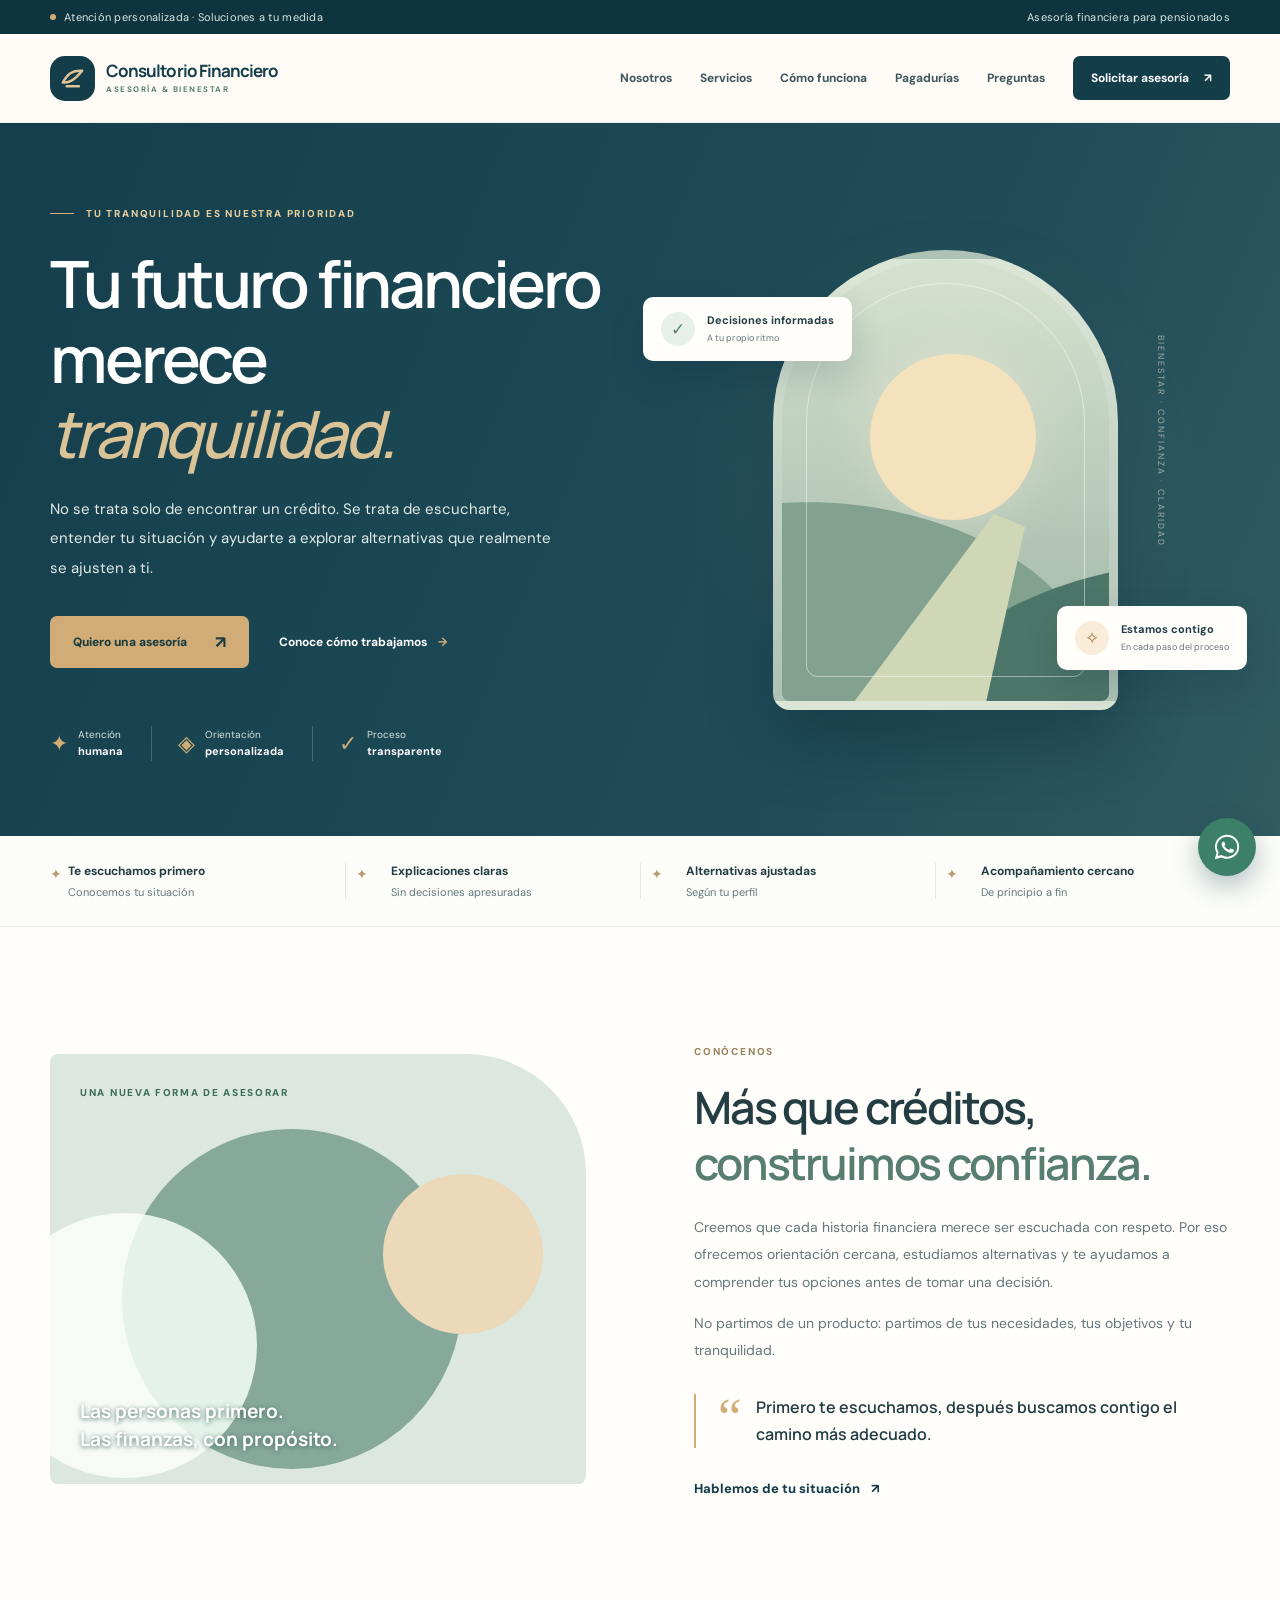
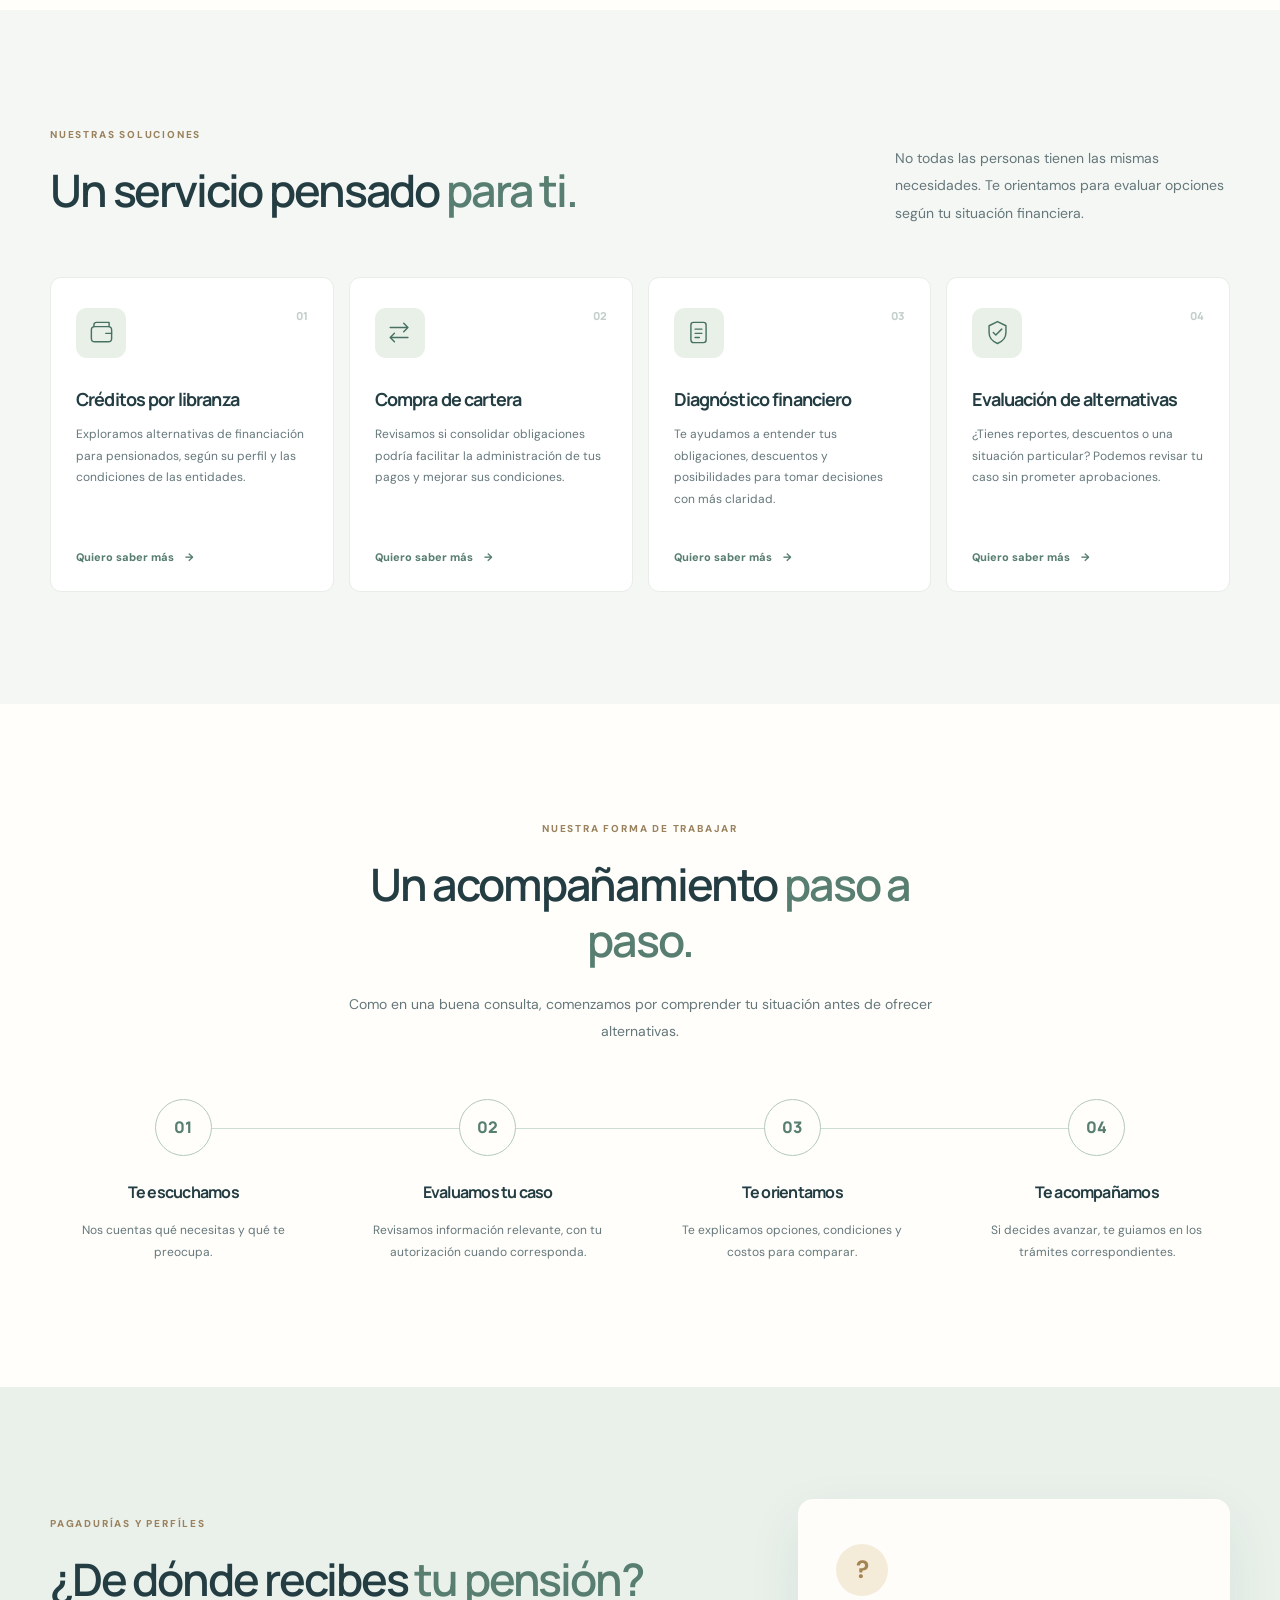
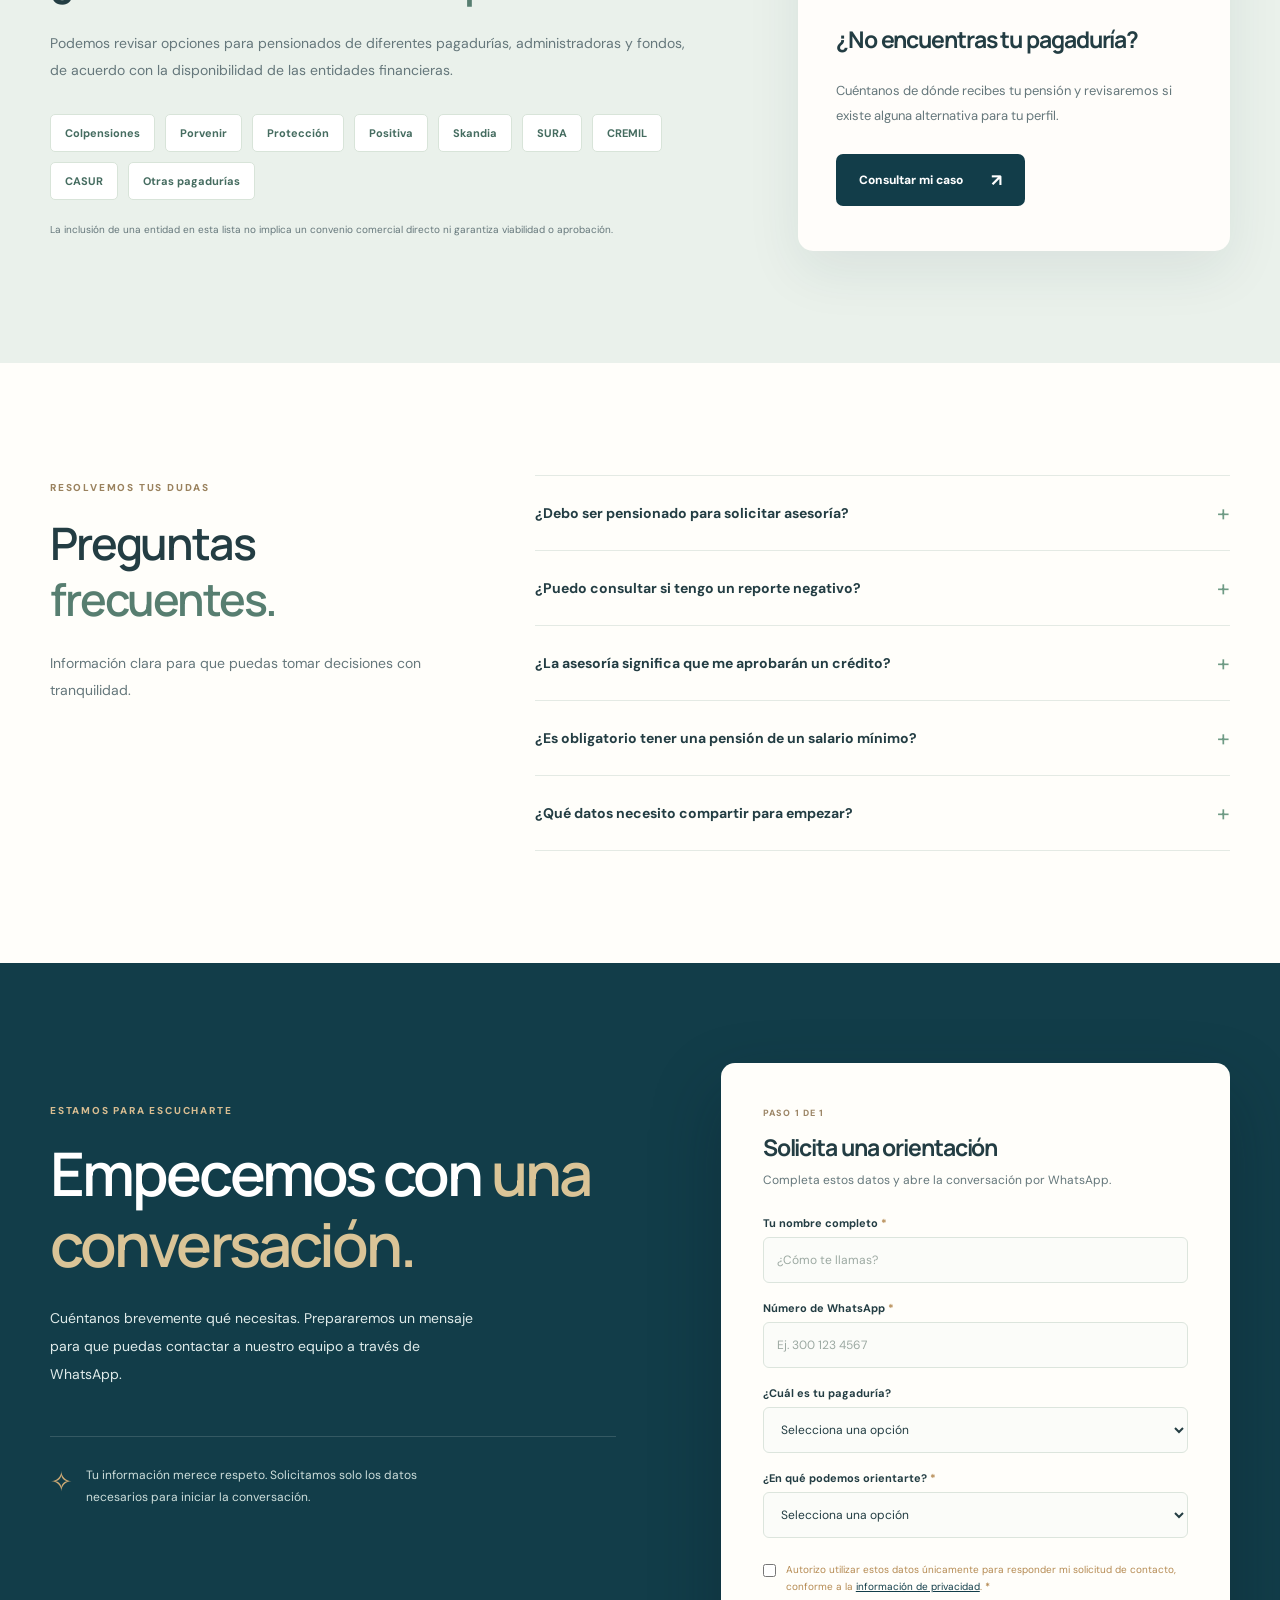
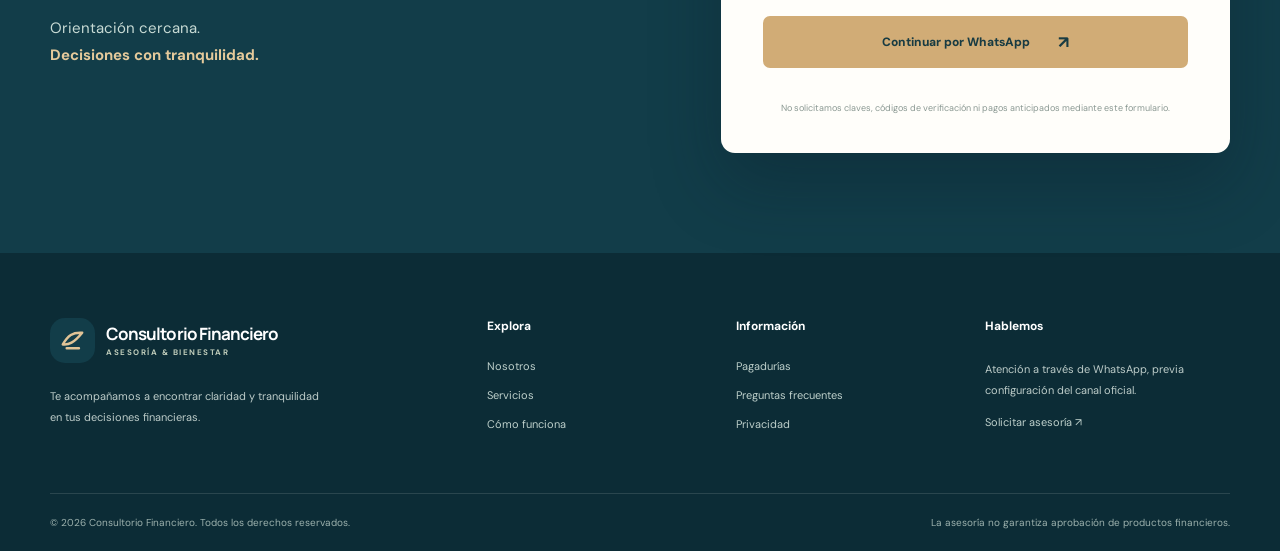
==== index.html @ bbbb11b4 "Add files via upload" ====
<!doctype html>
<html lang="es">
<head>
  <meta charset="utf-8">
  <meta name="viewport" content="width=device-width, initial-scale=1">
  <meta name="theme-color" content="#123D49">
  <meta name="description" content="Asesoría financiera personalizada para pensionados. Evaluamos tu situación, comparamos alternativas y te acompañamos durante el proceso.">
  <title>Consultorio Financiero | Asesoría personalizada</title>
  <link rel="preconnect" href="https://fonts.googleapis.com">
  <link rel="preconnect" href="https://fonts.gstatic.com" crossorigin>
  <link href="https://fonts.googleapis.com/css2?family=DM+Sans:wght@400;500;600;700&family=Manrope:wght@400;500;600;700;800&display=swap" rel="stylesheet">
  <link rel="stylesheet" href="styles.css">
</head>
<body>
  <div class="topline"><span class="container"><span class="small-dot"></span> Atención personalizada · Soluciones a tu medida <span class="topline-right">Asesoría financiera para pensionados</span></span></div>
  <header class="header" id="inicio">
    <div class="container nav">
      <a class="brand" href="#inicio" aria-label="Ir al inicio"><span class="brand-mark"><svg viewBox="0 0 48 48" aria-hidden="true"><path d="M9 30c8-14 15-19 30-18M9 30c9 1 17-2 30-18M15 36h19" fill="none" stroke="currentColor" stroke-width="3.8" stroke-linecap="round"/></svg></span><span class="brand-copy"><strong data-brand>Consultorio Financiero</strong><small>ASESORÍA & BIENESTAR</small></span></a>
      <button class="menu-toggle" id="menuToggle" aria-label="Abrir menú" aria-expanded="false" aria-controls="menuLinks"><span></span><span></span><span></span></button>
      <nav id="menuLinks" class="menu-links" aria-label="Navegación principal"><a href="#nosotros">Nosotros</a><a href="#servicios">Servicios</a><a href="#proceso">Cómo funciona</a><a href="#pagadurias">Pagadurías</a><a href="#preguntas">Preguntas</a><a class="nav-cta" href="#contacto">Solicitar asesoría <span>↗</span></a></nav>
    </div>
  </header>
  <main>
    <section class="hero"><div class="container hero-grid">
      <div class="hero-copy"><span class="eyebrow"><span class="eyebrow-line"></span> TU TRANQUILIDAD ES NUESTRA PRIORIDAD</span><h1>Tu futuro financiero merece <em>tranquilidad.</em></h1><p>No se trata solo de encontrar un crédito. Se trata de escucharte, entender tu situación y ayudarte a explorar alternativas que realmente se ajusten a ti.</p><div class="hero-actions"><a class="button button-gold" href="#contacto">Quiero una asesoría <span>↗</span></a><a class="text-link" href="#proceso">Conoce cómo trabajamos <span>→</span></a></div><div class="hero-signals"><div><span class="signal-icon">✦</span><span>Atención<br><strong>humana</strong></span></div><div><span class="signal-icon">◈</span><span>Orientación<br><strong>personalizada</strong></span></div><div><span class="signal-icon">✓</span><span>Proceso<br><strong>transparente</strong></span></div></div></div>
      <div class="hero-art" aria-label="Ilustración conceptual de bienestar financiero"><div class="art-glow"></div><div class="arch"><div class="arch-ring"></div><div class="abstract-sun"></div><div class="abstract-hill hill-back"></div><div class="abstract-hill hill-front"></div><div class="abstract-path"></div></div><div class="float-note note-a"><span class="note-ico">✓</span><div><strong>Decisiones informadas</strong><small>A tu propio ritmo</small></div></div><div class="float-note note-b"><span class="note-ico gold">✧</span><div><strong>Estamos contigo</strong><small>En cada paso del proceso</small></div></div><div class="vertical-decoration">BIENESTAR · CONFIANZA · CLARIDAD</div></div>
    </div></section>
    <section class="trustbar"><div class="container trust-grid"><div><span class="tiny-star">✦</span><strong>Te escuchamos primero</strong><small>Conocemos tu situación</small></div><div><span class="tiny-star">✦</span><strong>Explicaciones claras</strong><small>Sin decisiones apresuradas</small></div><div><span class="tiny-star">✦</span><strong>Alternativas ajustadas</strong><small>Según tu perfil</small></div><div><span class="tiny-star">✦</span><strong>Acompañamiento cercano</strong><small>De principio a fin</small></div></div></section>
    <section class="section about" id="nosotros"><div class="container about-grid"><div class="section-art"><span class="section-art-top">UNA NUEVA FORMA DE ASESORAR</span><div class="orb orb-one"></div><div class="orb orb-two"></div><div class="orb orb-three"></div><div class="art-label">Las personas primero.<br>Las finanzas, con propósito.</div></div><div class="about-content"><span class="kicker">CONÓCENOS</span><h2>Más que créditos, <span>construimos confianza.</span></h2><p>Creemos que cada historia financiera merece ser escuchada con respeto. Por eso ofrecemos orientación cercana, estudiamos alternativas y te ayudamos a comprender tus opciones antes de tomar una decisión.</p><p>No partimos de un producto: partimos de tus necesidades, tus objetivos y tu tranquilidad.</p><div class="about-quote"><span>“</span><p>Primero te escuchamos, después buscamos contigo el camino más adecuado.</p></div><a href="#contacto" class="inline-cta">Hablemos de tu situación <span>↗</span></a></div></div></section>
    <section class="section services" id="servicios"><div class="container"><div class="section-heading"><div><span class="kicker">NUESTRAS SOLUCIONES</span><h2>Un servicio pensado <span>para ti.</span></h2></div><p>No todas las personas tienen las mismas necesidades. Te orientamos para evaluar opciones según tu situación financiera.</p></div><div class="service-grid"><article class="service-card"><span class="service-icon"><svg viewBox="0 0 32 32"><rect x="4" y="9" width="24" height="18" rx="4"/><path d="M7 9V7a3 3 0 013-3h15v5M21 17h7"/></svg></span><span class="service-number">01</span><h3>Créditos por libranza</h3><p>Exploramos alternativas de financiación para pensionados, según su perfil y las condiciones de las entidades.</p><a href="#contacto" data-interest="Créditos por libranza">Quiero saber más <span>→</span></a></article><article class="service-card"><span class="service-icon"><svg viewBox="0 0 32 32"><path d="M5 10h21l-5-5M26 22H5l5 5M26 10l-5 5M5 22l5-5"/></svg></span><span class="service-number">02</span><h3>Compra de cartera</h3><p>Revisamos si consolidar obligaciones podría facilitar la administración de tus pagos y mejorar sus condiciones.</p><a href="#contacto" data-interest="Compra de cartera">Quiero saber más <span>→</span></a></article><article class="service-card"><span class="service-icon"><svg viewBox="0 0 32 32"><rect x="7" y="4" width="18" height="24" rx="3"/><path d="M12 12h8M12 17h8M12 22h5"/></svg></span><span class="service-number">03</span><h3>Diagnóstico financiero</h3><p>Te ayudamos a entender tus obligaciones, descuentos y posibilidades para tomar decisiones con más claridad.</p><a href="#contacto" data-interest="Diagnóstico financiero">Quiero saber más <span>→</span></a></article><article class="service-card"><span class="service-icon"><svg viewBox="0 0 32 32"><path d="M16 3l10 5v8c0 7-5 11-10 13C11 27 6 23 6 16V8zM11 16l3 3 7-7"/></svg></span><span class="service-number">04</span><h3>Evaluación de alternativas</h3><p>¿Tienes reportes, descuentos o una situación particular? Podemos revisar tu caso sin prometer aprobaciones.</p><a href="#contacto" data-interest="Evaluación de alternativas">Quiero saber más <span>→</span></a></article></div></div></section>
    <section class="section process" id="proceso"><div class="container"><div class="process-head"><span class="kicker">NUESTRA FORMA DE TRABAJAR</span><h2>Un acompañamiento <span>paso a paso.</span></h2><p>Como en una buena consulta, comenzamos por comprender tu situación antes de ofrecer alternativas.</p></div><div class="steps"><div class="step"><span class="step-circle">01</span><h3>Te escuchamos</h3><p>Nos cuentas qué necesitas y qué te preocupa.</p></div><div class="step"><span class="step-circle">02</span><h3>Evaluamos tu caso</h3><p>Revisamos información relevante, con tu autorización cuando corresponda.</p></div><div class="step"><span class="step-circle">03</span><h3>Te orientamos</h3><p>Te explicamos opciones, condiciones y costos para comparar.</p></div><div class="step"><span class="step-circle">04</span><h3>Te acompañamos</h3><p>Si decides avanzar, te guiamos en los trámites correspondientes.</p></div></div></div></section>
    <section class="section payers" id="pagadurias"><div class="container payer-grid"><div><span class="kicker">PAGADURÍAS Y PERFÍLES</span><h2>¿De dónde recibes <span>tu pensión?</span></h2><p>Podemos revisar opciones para pensionados de diferentes pagadurías, administradoras y fondos, de acuerdo con la disponibilidad de las entidades financieras.</p><div class="payer-tags"><span>Colpensiones</span><span>Porvenir</span><span>Protección</span><span>Positiva</span><span>Skandia</span><span>SURA</span><span>CREMIL</span><span>CASUR</span><span>Otras pagadurías</span></div><small>La inclusión de una entidad en esta lista no implica un convenio comercial directo ni garantiza viabilidad o aprobación.</small></div><div class="payer-panel"><span class="panel-icon">?</span><h3>¿No encuentras tu pagaduría?</h3><p>Cuéntanos de dónde recibes tu pensión y revisaremos si existe alguna alternativa para tu perfil.</p><a class="button button-dark" href="#contacto">Consultar mi caso <span>↗</span></a></div></div></section>
    <section class="section faq" id="preguntas"><div class="container faq-grid"><div><span class="kicker">RESOLVEMOS TUS DUDAS</span><h2>Preguntas <span>frecuentes.</span></h2><p>Información clara para que puedas tomar decisiones con tranquilidad.</p></div><div class="accordion"><details><summary>¿Debo ser pensionado para solicitar asesoría?<span class="plus">+</span></summary><p>La atención está orientada principalmente a personas que ya reciben pensión. Algunos perfiles adicionales podrán ser evaluados dependiendo de las opciones disponibles.</p></details><details><summary>¿Puedo consultar si tengo un reporte negativo?<span class="plus">+</span></summary><p>Sí, podemos conocer tu situación y revisar posibilidades. Los reportes negativos no implican automáticamente aprobación o rechazo: la decisión depende de las políticas de cada entidad.</p></details><details><summary>¿La asesoría significa que me aprobarán un crédito?<span class="plus">+</span></summary><p>No. La asesoría busca orientarte sobre alternativas. Cualquier aprobación, tasa, monto y plazo están sujetos al estudio y decisión de la entidad financiera.</p></details><details><summary>¿Es obligatorio tener una pensión de un salario mínimo?<span class="plus">+</span></summary><p>No necesariamente. Algunos perfiles con ingresos inferiores pueden ser estudiados, dependiendo de las condiciones vigentes y de la entidad.</p></details><details><summary>¿Qué datos necesito compartir para empezar?<span class="plus">+</span></summary><p>Para el primer contacto basta con tu nombre, número de WhatsApp, pagaduría y motivo de consulta. Cualquier documentación adicional se solicitará posteriormente mediante canales adecuados y con las autorizaciones correspondientes.</p></details></div></div></section>
    <section class="contact-section" id="contacto"><div class="container contact-grid"><div class="contact-copy"><span class="kicker">ESTAMOS PARA ESCUCHARTE</span><h2>Empecemos con <em>una conversación.</em></h2><p>Cuéntanos brevemente qué necesitas. Prepararemos un mensaje para que puedas contactar a nuestro equipo a través de WhatsApp.</p><div class="privacy-hint"><span>✧</span><p>Tu información merece respeto. Solicitamos solo los datos necesarios para iniciar la conversación.</p></div><div class="signature">Orientación cercana.<br><strong>Decisiones con tranquilidad.</strong></div></div><form id="leadForm" class="contact-form"><div class="form-head"><span class="form-badge">PASO 1 DE 1</span><h3>Solicita una orientación</h3><p>Completa estos datos y abre la conversación por WhatsApp.</p></div><label for="fullName">Tu nombre completo <span>*</span></label><input id="fullName" name="fullName" autocomplete="name" maxlength="90" required placeholder="¿Cómo te llamas?"><label for="phone">Número de WhatsApp <span>*</span></label><input id="phone" name="phone" inputmode="tel" type="tel" autocomplete="tel" minlength="7" maxlength="18" required placeholder="Ej. 300 123 4567"><label for="payer">¿Cuál es tu pagaduría?</label><select id="payer" name="payer"><option value="">Selecciona una opción</option><option>Colpensiones</option><option>Porvenir</option><option>Protección</option><option>Positiva</option><option>Skandia</option><option>SURA</option><option>CREMIL</option><option>CASUR</option><option>Otra / No sé</option></select><label for="interest">¿En qué podemos orientarte? <span>*</span></label><select id="interest" name="interest" required><option value="">Selecciona una opción</option><option>Créditos por libranza</option><option>Compra de cartera</option><option>Diagnóstico financiero</option><option>Evaluación de alternativas</option><option>Otro motivo</option></select><label class="check"><input type="checkbox" id="consent" required><span>Autorizo utilizar estos datos únicamente para responder mi solicitud de contacto, conforme a la <a href="privacidad.html" target="_blank" rel="noopener">información de privacidad</a>. <strong>*</strong></span></label><button type="submit" class="button button-gold button-full">Continuar por WhatsApp <span>↗</span></button><div id="formStatus" role="status" aria-live="polite" class="form-status"></div><small class="form-disclaimer">No solicitamos claves, códigos de verificación ni pagos anticipados mediante este formulario.</small></form></div></section>
  </main>
  <footer class="footer"><div class="container"><div class="footer-main"><div><a class="brand footer-brand" href="#inicio"><span class="brand-mark"><svg viewBox="0 0 48 48"><path d="M9 30c8-14 15-19 30-18M9 30c9 1 17-2 30-18M15 36h19" fill="none" stroke="currentColor" stroke-width="3.8" stroke-linecap="round"/></svg></span><span class="brand-copy"><strong data-brand>Consultorio Financiero</strong><small>ASESORÍA & BIENESTAR</small></span></a><p>Te acompañamos a encontrar claridad y tranquilidad en tus decisiones financieras.</p></div><div><strong>Explora</strong><a href="#nosotros">Nosotros</a><a href="#servicios">Servicios</a><a href="#proceso">Cómo funciona</a></div><div><strong>Información</strong><a href="#pagadurias">Pagadurías</a><a href="#preguntas">Preguntas frecuentes</a><a href="privacidad.html">Privacidad</a></div><div><strong>Hablemos</strong><p>Atención a través de WhatsApp, previa configuración del canal oficial.</p><a href="#contacto">Solicitar asesoría ↗</a></div></div><div class="footer-bottom"><span>© <span id="year"></span> <span data-brand>Consultorio Financiero</span>. Todos los derechos reservados.</span><span>La asesoría no garantiza aprobación de productos financieros.</span></div></div></footer>
  <a href="#contacto" class="wa-float" aria-label="Solicitar asesoría por WhatsApp"><svg viewBox="0 0 32 32" aria-hidden="true"><path fill="currentColor" d="M16.1 3C9 3 3.2 8.7 3.2 15.8c0 2.3.6 4.4 1.7 6.3L3 29l7.1-1.9c1.8 1 3.9 1.5 6 1.5 7.1 0 12.9-5.7 12.9-12.8S23.2 3 16.1 3zm0 23.3c-2 0-3.9-.5-5.5-1.5l-.4-.2-4.2 1.1 1.1-4.1-.3-.4a10.3 10.3 0 01-1.6-5.4c0-5.9 4.9-10.7 10.9-10.7S27 9.9 27 15.8c0 6-4.9 10.5-10.9 10.5zm6-7.8c-.3-.1-1.8-.9-2-.9-.3-.1-.5-.1-.7.2-.2.3-.8.9-1 1.1-.2.2-.4.2-.7.1a8.9 8.9 0 01-4.4-3.8c-.3-.5.3-.5.9-1.5.1-.2 0-.4 0-.6l-.9-2.1c-.3-.6-.5-.5-.7-.5h-.6c-.2 0-.6.1-.8.4-.3.3-1 1-1 2.5s1.1 2.8 1.3 3c.2.2 2.3 3.5 5.6 4.9 2.1.9 2.9 1 4 .8 1.2-.2 1.8-.9 2-1.7.3-.9.3-1.6.2-1.7-.1-.2-.3-.3-.6-.4z"/></svg></a>
  <script src="config.js"></script><script src="script.js"></script>
</body>
</html>
---- styles.css ----
:root{--navy:#123d49;--navy2:#1c505c;--green:#577e70;--sage:#a2baac;--gold:#d1ac76;--gold2:#e0c396;--cream:#f8f8f3;--paper:#fffefa;--text:#233d43;--muted:#65777b;--line:#e4eae5;--shadow:0 20px 55px #143d4915}*{box-sizing:border-box}html{scroll-behavior:smooth;scroll-padding-top:95px}body{margin:0;font-family:'DM Sans',Arial,sans-serif;color:var(--text);background:var(--paper);-webkit-font-smoothing:antialiased}a{color:inherit;text-decoration:none}button,input,select{font:inherit}button{cursor:pointer}button:focus-visible,a:focus-visible,input:focus-visible,select:focus-visible,summary:focus-visible{outline:3px solid var(--gold);outline-offset:3px}.container{width:min(1180px,calc(100% - 48px));margin:0 auto}.topline{background:#0e3440;color:#d8e7e2;font-size:11px;letter-spacing:.025em}.topline .container{display:flex;align-items:center;gap:8px;padding:10px 0}.small-dot{width:6px;height:6px;border-radius:50%;background:var(--gold)}.topline-right{margin-left:auto}.header{position:sticky;z-index:40;top:0;background:#fffcf7f2;backdrop-filter:blur(18px);border-bottom:1px solid #ebeee9}.nav{height:88px;display:flex;align-items:center;justify-content:space-between;gap:20px}.brand{display:flex;align-items:center;gap:11px}.brand-mark{width:45px;height:45px;border-radius:15px;background:var(--navy);color:var(--gold2);display:grid;place-items:center;flex-shrink:0}.brand-mark svg{width:31px;height:31px}.brand-copy{display:flex;flex-direction:column;gap:3px}.brand-copy strong{font-family:Manrope,sans-serif;color:var(--navy);font-size:17px;letter-spacing:-.055em;line-height:1.1;white-space:nowrap}.brand-copy small{font-size:8px;letter-spacing:.19em;font-weight:700;color:var(--green)}.menu-links{display:flex;align-items:center;gap:28px}.menu-links>a{font-size:12px;font-weight:700;color:#3d565c}.menu-links>a:hover,.inline-cta:hover,.service-card a:hover{color:#b1864f}.menu-links .nav-cta{padding:14px 18px;border-radius:7px;background:var(--navy);color:white;white-space:nowrap}.nav-cta span{margin-left:12px}.menu-toggle{display:none;border:none;background:transparent;padding:10px}.menu-toggle span{display:block;width:23px;height:2px;background:var(--navy);margin:5px 0}.hero{background:linear-gradient(112deg,#143e4b 0%,#204d59 69%,#315b61 100%);color:white;overflow:hidden}.hero-grid{display:grid;grid-template-columns:1fr 1fr;min-height:622px;align-items:center;gap:40px}.hero-copy{position:relative;z-index:2;padding:75px 0}.eyebrow,.kicker{font-size:10px;font-weight:800;letter-spacing:.18em}.eyebrow{color:#e6ce9f;display:inline-flex;align-items:center;gap:12px}.eyebrow-line{height:1px;width:24px;background:var(--gold)}h1,h2,h3,p{margin-top:0}h1,h2,h3{font-family:Manrope,Arial,sans-serif;letter-spacing:-.048em}h1{font-size:clamp(46px,5.1vw,70px);font-weight:600;line-height:1.15;margin:26px 0 24px;max-width:640px}h1 em,.contact-copy h2 em{font-style:normal;color:#dac497}h1 em{font-style:italic;font-weight:500}.hero-copy>p{font-size:15px;line-height:1.95;color:#e2ebea;max-width:515px}.hero-actions{display:flex;align-items:center;gap:30px;margin:33px 0 58px;flex-wrap:wrap}.button{min-height:50px;display:inline-flex;align-items:center;justify-content:center;gap:28px;padding:15px 23px;border:0;border-radius:7px;font-size:12px;font-weight:800}.button span{font-size:17px}.button-gold{background:var(--gold);color:#183b42}.button-gold:hover{background:var(--gold2)}.button-dark{background:var(--navy);color:white}.button-dark:hover{background:#245968}.text-link{font-weight:700;color:white;font-size:12px}.text-link span{margin-left:8px;color:var(--gold)}.hero-signals{display:flex;align-items:center;gap:28px}.hero-signals>div{display:flex;gap:10px;align-items:center;color:#d9e4e0;font-size:10px;line-height:1.6}.hero-signals>div+div{border-left:1px solid #ffffff30;padding-left:26px}.hero-signals strong{color:white;font-size:11px}.signal-icon{color:var(--gold);font-size:22px}.hero-art{height:590px;position:relative;display:flex;align-items:center;justify-content:center}.art-glow{position:absolute;width:560px;height:560px;background:radial-gradient(circle,#90a99b40,transparent 65%)}.arch{height:460px;width:345px;position:relative;overflow:hidden;border-radius:185px 185px 18px 18px;background:linear-gradient(180deg,#d6e2d0,#9fb6a7);border:9px solid #ffffff25;box-shadow:0 33px 65px #051f2c50}.arch-ring{position:absolute;inset:24px;border:1px solid #ffffff75;border-radius:170px 170px 14px 14px;z-index:4}.abstract-sun{width:166px;height:166px;position:absolute;top:95px;left:88px;border-radius:50%;background:#f3e2bb;box-shadow:0 0 55px #f6eddb60}.abstract-hill{position:absolute;width:490px;height:280px;border-radius:50%}.hill-back{background:#82a28f;top:246px;left:-180px;transform:rotate(8deg)}.hill-front{background:#4d766a;top:316px;left:90px;transform:rotate(-17deg)}.abstract-path{position:absolute;z-index:2;bottom:-65px;left:95px;width:145px;height:260px;background:#d0d7b7;transform:rotate(22deg);clip-path:polygon(0 100%,100% 100%,70% 0,47% 0)}.float-note{position:absolute;background:#fffefb;box-shadow:0 15px 34px #0f263529;color:var(--text);display:flex;gap:12px;align-items:center;border-radius:10px;padding:15px 18px;z-index:5}.note-a{top:112px;left:-17px}.note-b{bottom:105px;right:-17px}.note-ico{width:34px;height:34px;display:grid;place-items:center;border-radius:50%;color:var(--green);background:#e7f1e9;font-size:17px}.note-ico.gold{background:#f9edd9;color:#a97a3f}.float-note strong,.float-note small{display:block}.float-note strong{font-size:11px}.float-note small{margin-top:5px;font-size:9px;color:var(--muted)}.vertical-decoration{position:absolute;right:-37px;top:250px;transform:rotate(90deg);font-size:9px;letter-spacing:.23em;color:#e8e5da9c}.trustbar{border-bottom:1px solid var(--line);background:#fcfdf9}.trust-grid{display:grid;grid-template-columns:repeat(4,1fr);padding:27px 0}.trust-grid>div{display:flex;flex-direction:column;gap:6px;padding-left:27px;position:relative;border-left:1px solid #e4e9e3}.trust-grid>div:first-child{border:0;padding-left:0}.tiny-star{color:#b99c71;font-size:14px;position:absolute;left:10px;top:2px}.trust-grid>div:first-child .tiny-star{left:0}.trust-grid strong,.trust-grid small{margin-left:18px}.trust-grid strong{font-size:12px}.trust-grid small{font-size:11px;color:var(--muted)}.section{padding:112px 0}.about-grid{display:grid;grid-template-columns:1fr 1fr;gap:108px;align-items:center}.section-art{height:430px;background:#dce8df;border-radius:8px 120px 8px 8px;overflow:hidden;position:relative}.section-art-top{position:absolute;top:32px;left:30px;color:#3d6b60;font-size:10px;letter-spacing:.17em;font-weight:800}.orb{border-radius:50%;position:absolute}.orb-one{width:340px;height:340px;background:#86a99b;left:72px;top:75px}.orb-two{width:265px;height:265px;background:#c6d7c6;left:-58px;top:159px;mix-blend-mode:screen}.orb-three{width:160px;height:160px;background:#ebd9b9;top:120px;right:43px}.art-label{position:absolute;bottom:30px;left:30px;font-family:Manrope;font-size:19px;font-weight:700;line-height:1.5;color:#fff;text-shadow:0 1px 5px #4a6b64}.kicker{color:#9a825e}.section h2,.contact-copy h2{font-size:clamp(34px,3.5vw,48px);line-height:1.25;font-weight:600;margin:19px 0 23px}.section h2 span{color:var(--green)}.about-content>p,.section-heading p,.process-head p,.payer-grid p,.faq-grid>div>p{color:var(--muted);font-size:14px;line-height:1.95}.about-quote{display:flex;gap:14px;border-left:2px solid var(--gold);padding-left:22px;margin:29px 0}.about-quote span{color:var(--gold);font-family:Georgia;font-size:53px;line-height:.9}.about-quote p{font-family:Manrope;font-size:16px;line-height:1.7;font-weight:600;margin:0}.inline-cta{font-size:13px;color:var(--navy);font-weight:800}.inline-cta span{margin-left:8px}.services{background:#f4f7f3}.section-heading{display:flex;justify-content:space-between;align-items:end;gap:48px;margin-bottom:36px}.section-heading>div{max-width:560px}.section-heading p{width:335px}.service-grid{display:grid;grid-template-columns:repeat(4,1fr);gap:15px}.service-card{padding:30px 25px 27px;background:white;border:1px solid #e8ede8;border-radius:11px;min-height:315px;display:flex;flex-direction:column;position:relative;transition:transform .2s,box-shadow .2s}.service-card:hover{transform:translateY(-5px);box-shadow:var(--shadow)}.service-icon{width:50px;height:50px;background:#e9f0e8;border-radius:11px;display:grid;place-items:center;color:#477263}.service-icon svg{width:27px;height:27px;fill:none;stroke:currentColor;stroke-width:1.7;stroke-linejoin:round;stroke-linecap:round}.service-number{position:absolute;right:25px;top:30px;color:#c3cfca;font-family:Manrope;font-weight:800;font-size:11px}.service-card h3{font-size:18px;line-height:1.35;margin:29px 0 13px}.service-card p{color:var(--muted);font-size:12px;line-height:1.8}.service-card a{margin-top:auto;font-size:11px;color:var(--green);font-weight:800;padding-top:18px}.service-card a span{margin-left:8px}.process{background:#fffefa}.process-head{text-align:center;max-width:600px;margin:0 auto 53px}.steps{display:grid;grid-template-columns:repeat(4,1fr);gap:38px;position:relative}.steps:before{content:'';position:absolute;top:29px;height:1px;background:#cdded3;left:12%;right:12%}.step{position:relative;text-align:center;padding:0 12px}.step-circle{position:relative;z-index:2;width:57px;height:57px;border:1px solid #b3c9bd;color:var(--green);background:var(--paper);border-radius:50%;display:grid;place-items:center;font-weight:800;font-family:Manrope;margin:0 auto 25px}.step h3{font-size:16px}.step p{font-size:12px;color:var(--muted);line-height:1.85}.payers{background:#eaf1eb}.payer-grid{display:grid;grid-template-columns:1.2fr .8fr;gap:100px;align-items:center}.payer-tags{display:flex;flex-wrap:wrap;gap:10px;margin:29px 0 21px}.payer-tags span{background:white;border:1px solid #d8e4d9;padding:11px 14px;border-radius:5px;font-weight:700;color:#456c60;font-size:11px}.payer-grid small{font-size:10px;line-height:1.8;color:var(--muted);display:block}.payer-panel{background:#fffdfa;border-radius:15px;padding:45px 38px;box-shadow:var(--shadow)}.panel-icon{display:grid;place-items:center;width:52px;height:52px;border-radius:50%;background:#f4ebd9;color:#a58454;font-size:25px;margin-bottom:28px;font-weight:700}.payer-panel h3{font-size:23px;line-height:1.35}.payer-panel p{font-size:13px}.payer-panel .button{margin-top:12px}.faq-grid{display:grid;grid-template-columns:.7fr 1.3fr;gap:110px}.accordion details{border-bottom:1px solid #e4eae4}.accordion details:first-child{border-top:1px solid #e4eae4}.accordion summary{display:flex;align-items:center;justify-content:space-between;gap:15px;cursor:pointer;list-style:none;font-size:14px;font-weight:700;padding:22px 0}.accordion summary::-webkit-details-marker{display:none}.plus{font-size:23px;color:#6f9b85;font-weight:400}.accordion details[open] .plus{transform:rotate(45deg)}.accordion details p{font-size:12px;color:var(--muted);line-height:1.9;max-width:590px;padding-bottom:19px}.contact-section{padding:100px 0;background:var(--navy);color:white}.contact-grid{display:grid;grid-template-columns:1fr .9fr;gap:105px;align-items:start}.contact-copy{padding-top:35px}.contact-copy .kicker{color:#d8bd91}.contact-copy h2{font-size:clamp(42px,4.7vw,62px);line-height:1.19}.contact-copy>p{font-size:14px;line-height:2;color:#dfebea;max-width:430px}.privacy-hint{display:flex;gap:13px;margin:48px 0 95px;border-top:1px solid #ffffff25;padding-top:27px}.privacy-hint>span{color:var(--gold);font-size:27px}.privacy-hint p{max-width:360px;font-size:12px;color:#cddedb;line-height:1.85}.signature{font-size:15px;color:#c8dbd5;line-height:1.8}.signature strong{color:#e5ca9b}.contact-form{padding:37px 42px;background:#fffefa;color:var(--text);border-radius:14px;box-shadow:0 30px 70px #081b2755}.form-badge{font-size:9px;color:#9c8667;font-weight:800;letter-spacing:.13em}.form-head h3{font-size:23px;margin:10px 0 7px}.form-head p{color:var(--muted);font-size:12px;line-height:1.7;margin-bottom:26px}.contact-form label:not(.check){display:block;font-weight:700;font-size:11px;margin:18px 0 7px}.contact-form label span{color:#b58a52}.contact-form input:not([type=checkbox]),.contact-form select{width:100%;height:46px;border:1px solid #dce5dd;background:#fbfcf9;border-radius:6px;padding:0 13px;color:var(--text);font-size:12px}.contact-form input::placeholder{color:#9ca9a2}.check{display:flex;gap:10px;align-items:start;margin:23px 0 21px;font-size:10px;line-height:1.7;color:#677975}.check input{margin:3px 0;accent-color:var(--green)}.check a{text-decoration:underline;color:var(--navy)}.button-full{width:100%}.form-status{min-height:24px;margin-top:9px;font-size:11px;line-height:1.5;color:#8b5c28}.form-disclaimer{font-size:9px;color:#8a9892;line-height:1.7;display:block;text-align:center}.footer{background:#0c2c36;color:#d9e6e0;padding-top:65px}.footer-main{display:grid;grid-template-columns:2fr 1fr 1fr 1.3fr;gap:60px;padding-bottom:55px}.footer-brand .brand-copy strong{color:white}.footer-brand .brand-copy small{color:#c0cdbb}.footer-main>div>p{font-size:11px;line-height:1.85;color:#bdccc9;max-width:280px;margin-top:23px}.footer-main>div:not(:first-child){display:flex;flex-direction:column;gap:15px}.footer-main>div:not(:first-child)>strong{font-size:12px;color:white;margin-bottom:10px}.footer-main>div:not(:first-child) a{font-size:11px;color:#bed0cb}.footer-main>div:not(:first-child)>p{margin:0}.footer-bottom{display:flex;justify-content:space-between;gap:20px;border-top:1px solid #ffffff1f;padding:22px 0;color:#9cb1ad;font-size:10px}.wa-float{position:fixed;bottom:24px;right:24px;background:#3c8069;color:white;width:58px;height:58px;border-radius:50%;display:grid;place-items:center;z-index:60;box-shadow:0 10px 27px #123d4950}.wa-float svg{width:30px;height:30px}.wa-float:hover{background:#2f6957}.legal{padding:70px 0;max-width:840px}.legal h1{color:var(--navy);font-size:38px}.legal h2{margin-top:35px}.legal p,.legal li{line-height:1.9;color:var(--muted)}@media(max-width:1070px){.menu-links{gap:17px}.menu-links>a{font-size:11px}.about-grid{gap:50px}.service-grid{grid-template-columns:repeat(2,1fr)}.service-card{min-height:270px}.contact-grid{gap:55px}.payer-grid{gap:50px}.faq-grid{gap:50px}.hero-art{transform:scale(.88)}}@media(max-width:780px){.container{width:min(100% - 38px,550px)}.topline-right{display:none}.nav{height:74px}.brand-copy strong{font-size:15px}.menu-toggle{display:block}.menu-links{display:none;position:absolute;top:74px;left:0;right:0;background:#fffcf7;box-shadow:0 18px 24px #143d491c;padding:16px 20px 25px;flex-direction:column;align-items:stretch;gap:0}.menu-links.open{display:flex}.menu-links a{padding:14px;font-size:13px}.menu-links .nav-cta{margin-top:9px;text-align:center}.hero-grid{grid-template-columns:1fr;gap:0}.hero-copy{padding:64px 0 18px}.hero-copy h1{font-size:clamp(41px,10vw,57px)}.hero-art{height:410px;transform:scale(.79);margin:-47px 0 -25px}.hero-signals{gap:10px;justify-content:space-between}.hero-signals>div+div{padding-left:10px}.hero-signals>div{font-size:9px}.hero-actions{margin:30px 0 39px}.trust-grid{grid-template-columns:repeat(2,1fr);gap:22px;padding:28px 0}.trust-grid>div:nth-child(3){border:0;padding-left:0}.section{padding:76px 0}.about-grid,.payer-grid,.faq-grid,.contact-grid{grid-template-columns:1fr;gap:40px}.section-art{height:360px}.section-heading{display:block}.section-heading p{width:auto}.steps{grid-template-columns:repeat(2,1fr);gap:27px}.steps:before{display:none}.contact-section{padding:60px 0}.contact-copy{padding-top:0}.contact-copy h2{font-size:46px}.privacy-hint{margin:25px 0}.footer-main{grid-template-columns:repeat(2,1fr);gap:35px}.footer-main>div:first-child{grid-column:1/-1}.footer-bottom{display:block}.footer-bottom span{display:block;margin-bottom:9px}}@media(max-width:480px){.hero-art{transform:scale(.69);margin:-64px -35px -67px}.service-grid{grid-template-columns:1fr}.service-card{min-height:240px}.trust-grid strong{font-size:10px}.trust-grid small{font-size:9px}.steps{grid-template-columns:1fr}.step{max-width:260px;margin:auto}.contact-form{padding:28px 21px}.hero-signals{flex-wrap:wrap;justify-content:flex-start}.hero-signals>div+div{border:0;padding:0}.hero-signals>div{margin-right:9px}.footer-main{grid-template-columns:1fr 1fr;gap:28px}.footer-main>div:first-child{grid-column:1/-1}.footer-main>div:last-child{grid-column:1/-1}.wa-float{bottom:16px;right:16px;width:52px;height:52px}.hero-copy>p{font-size:14px}}
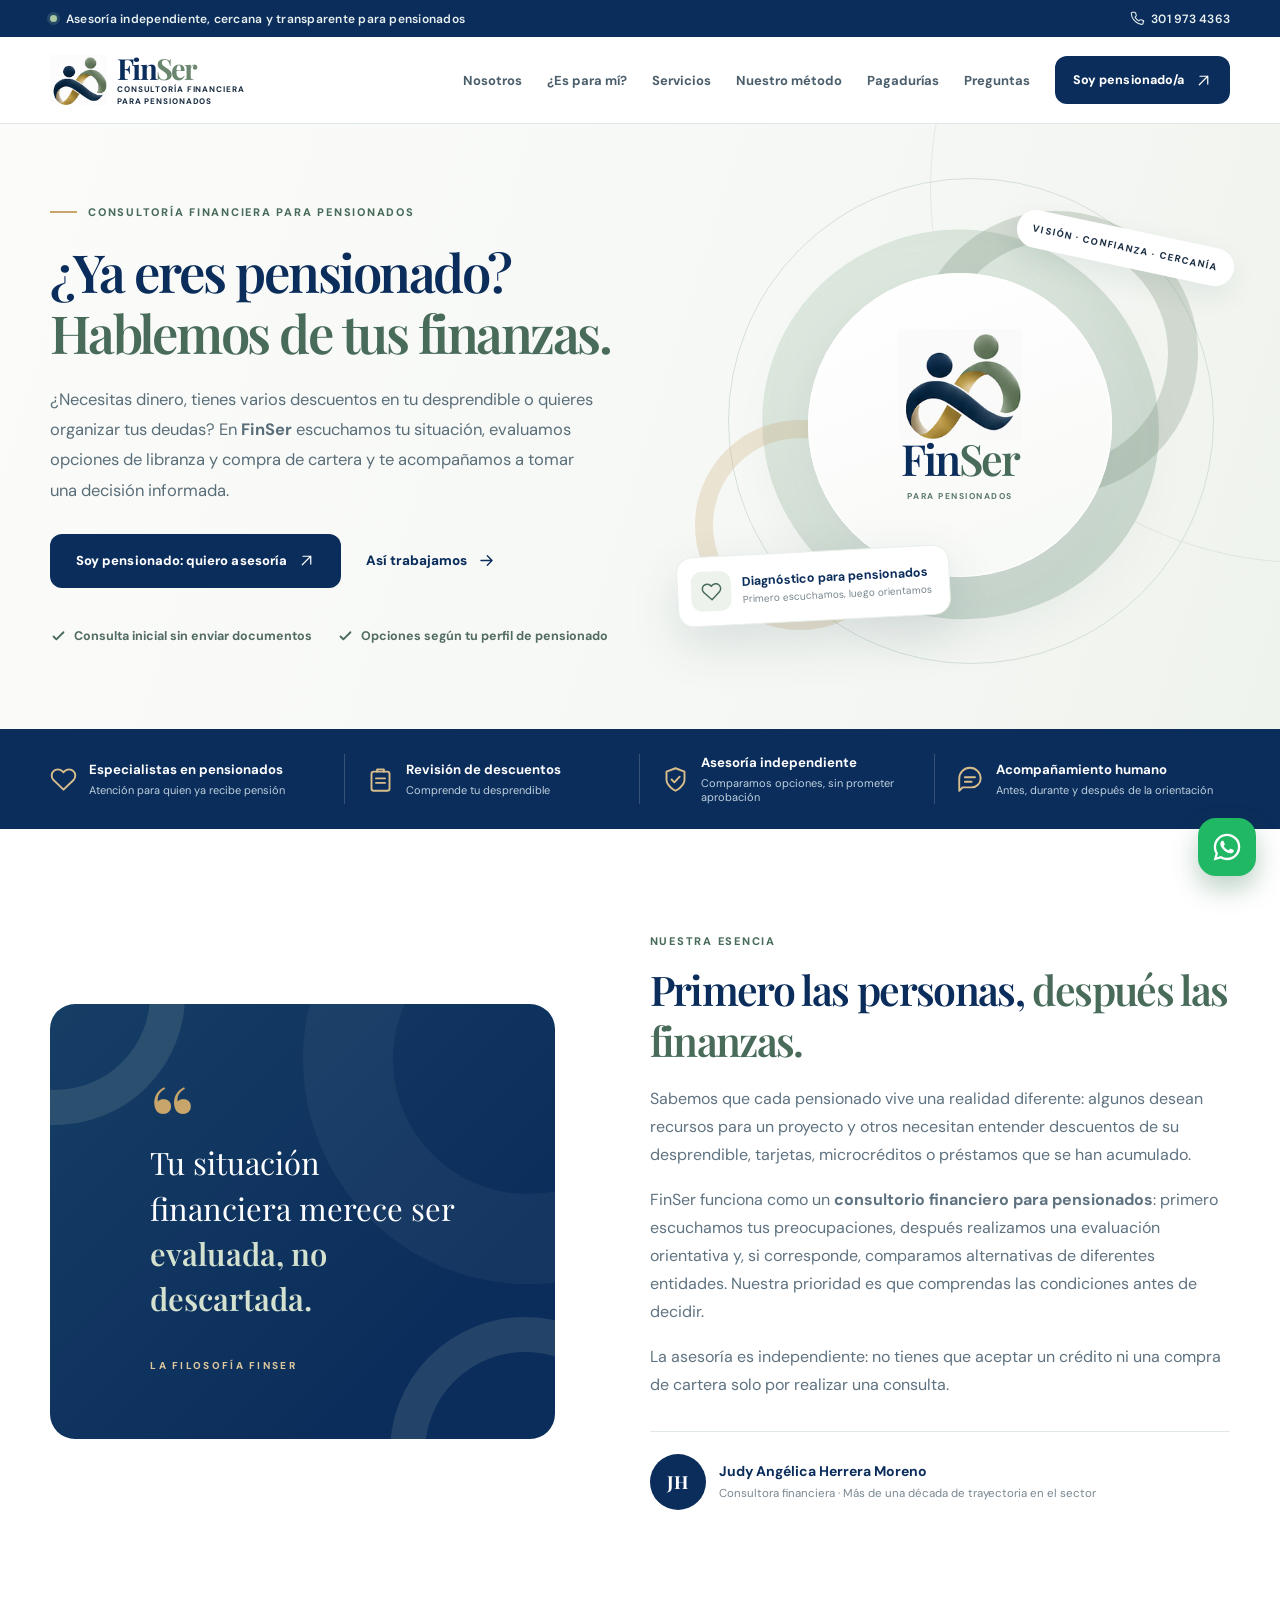
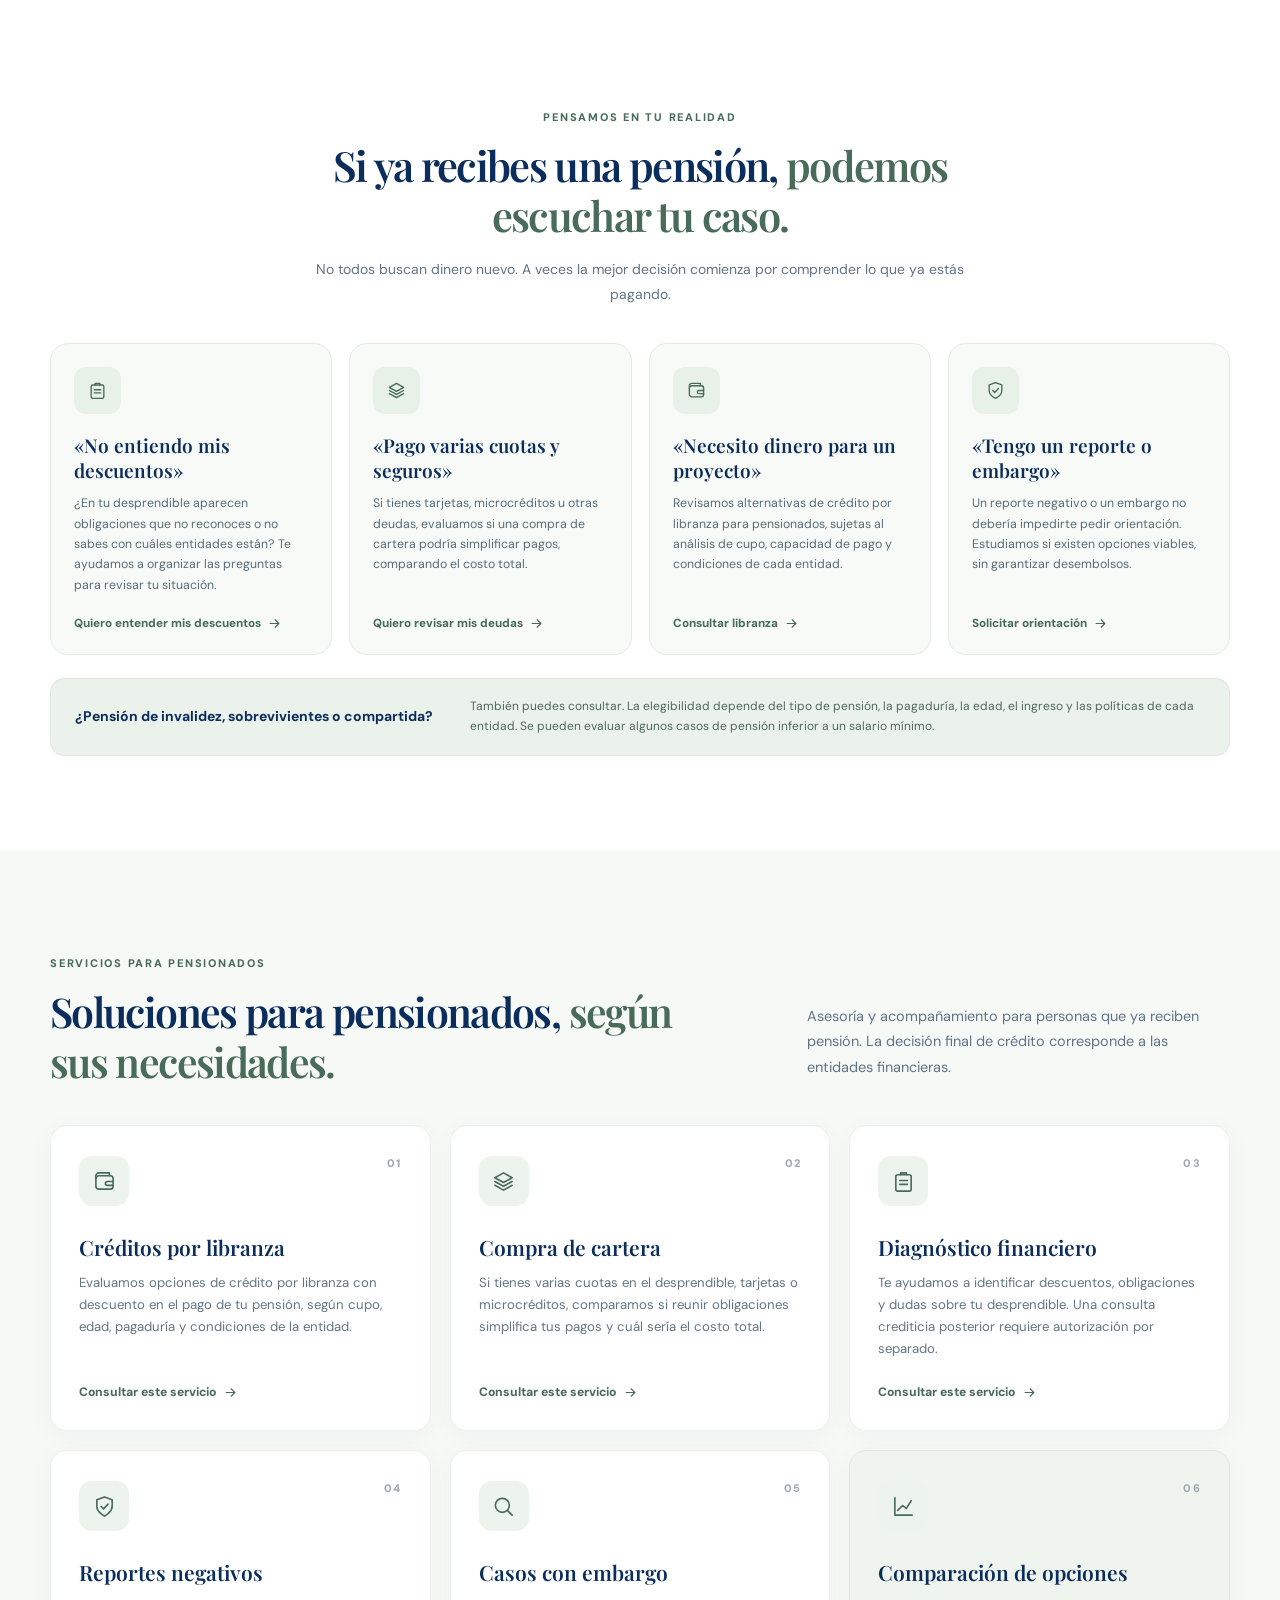
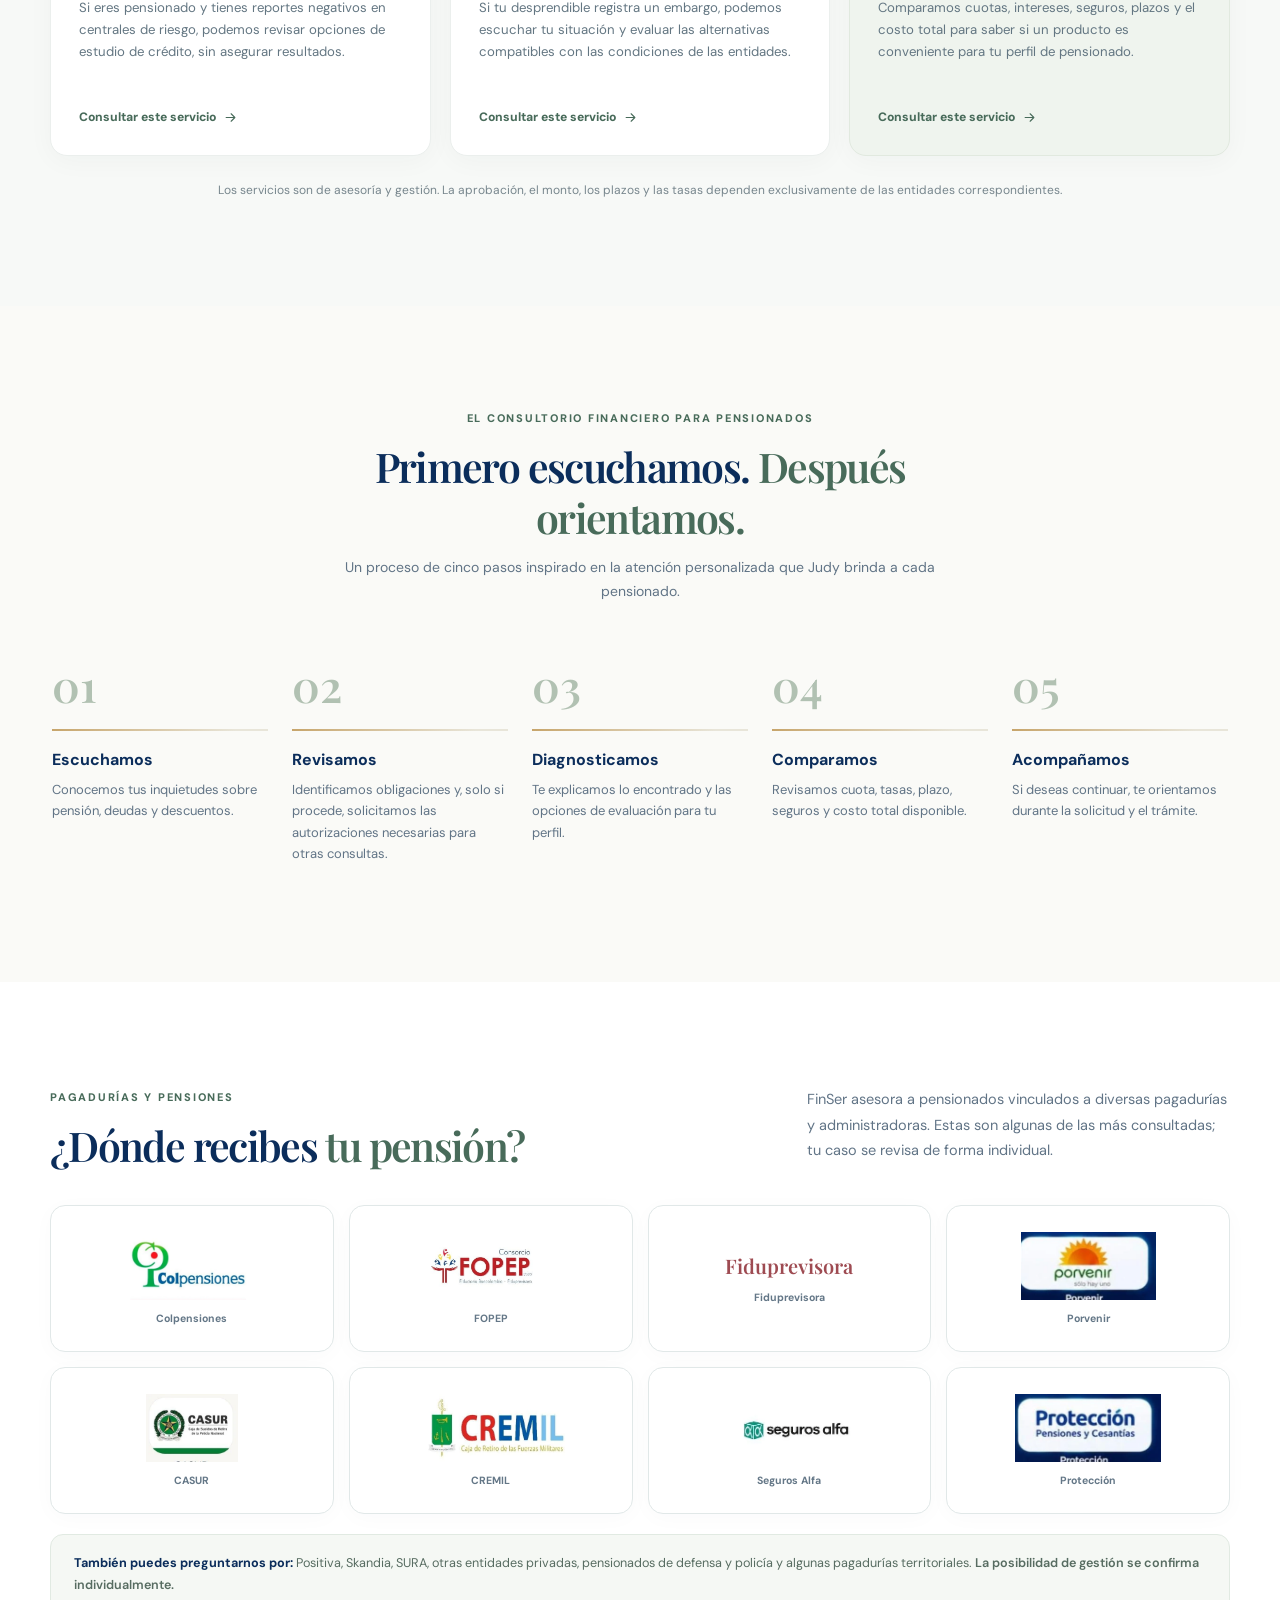
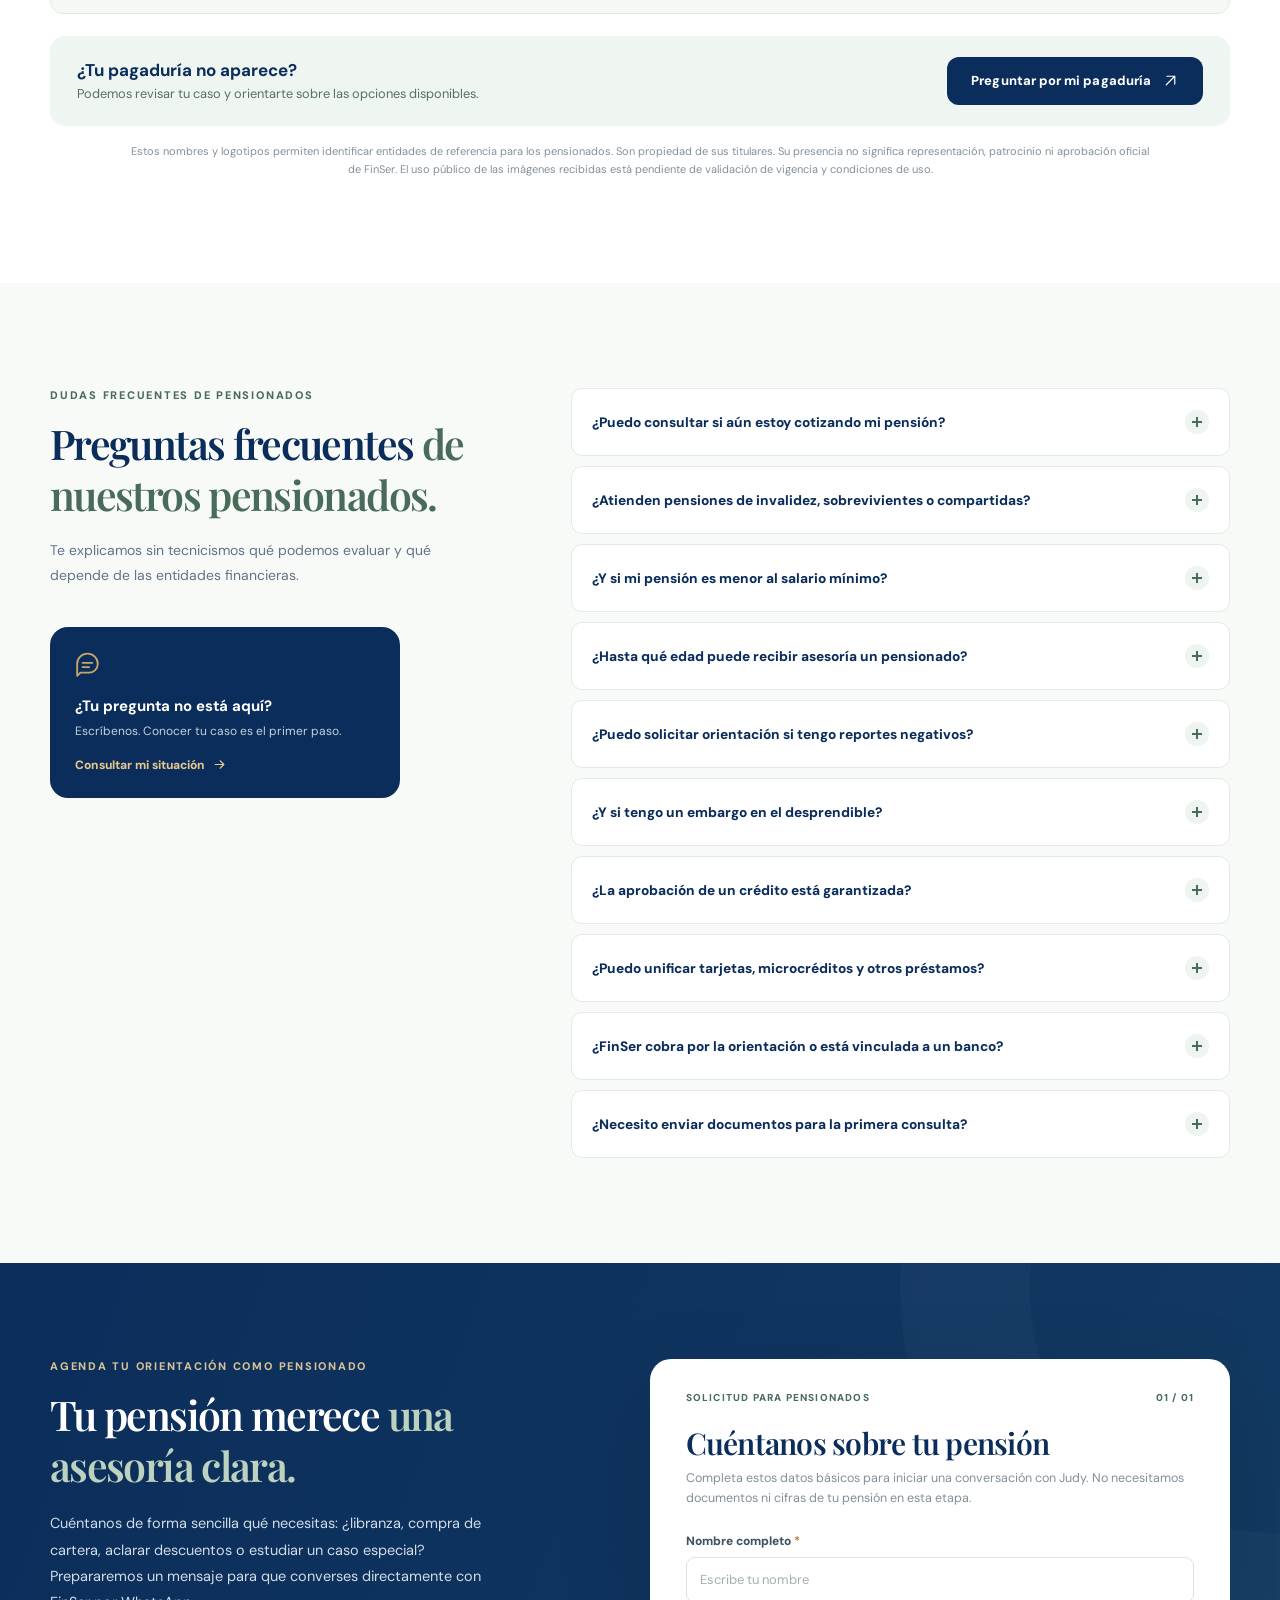
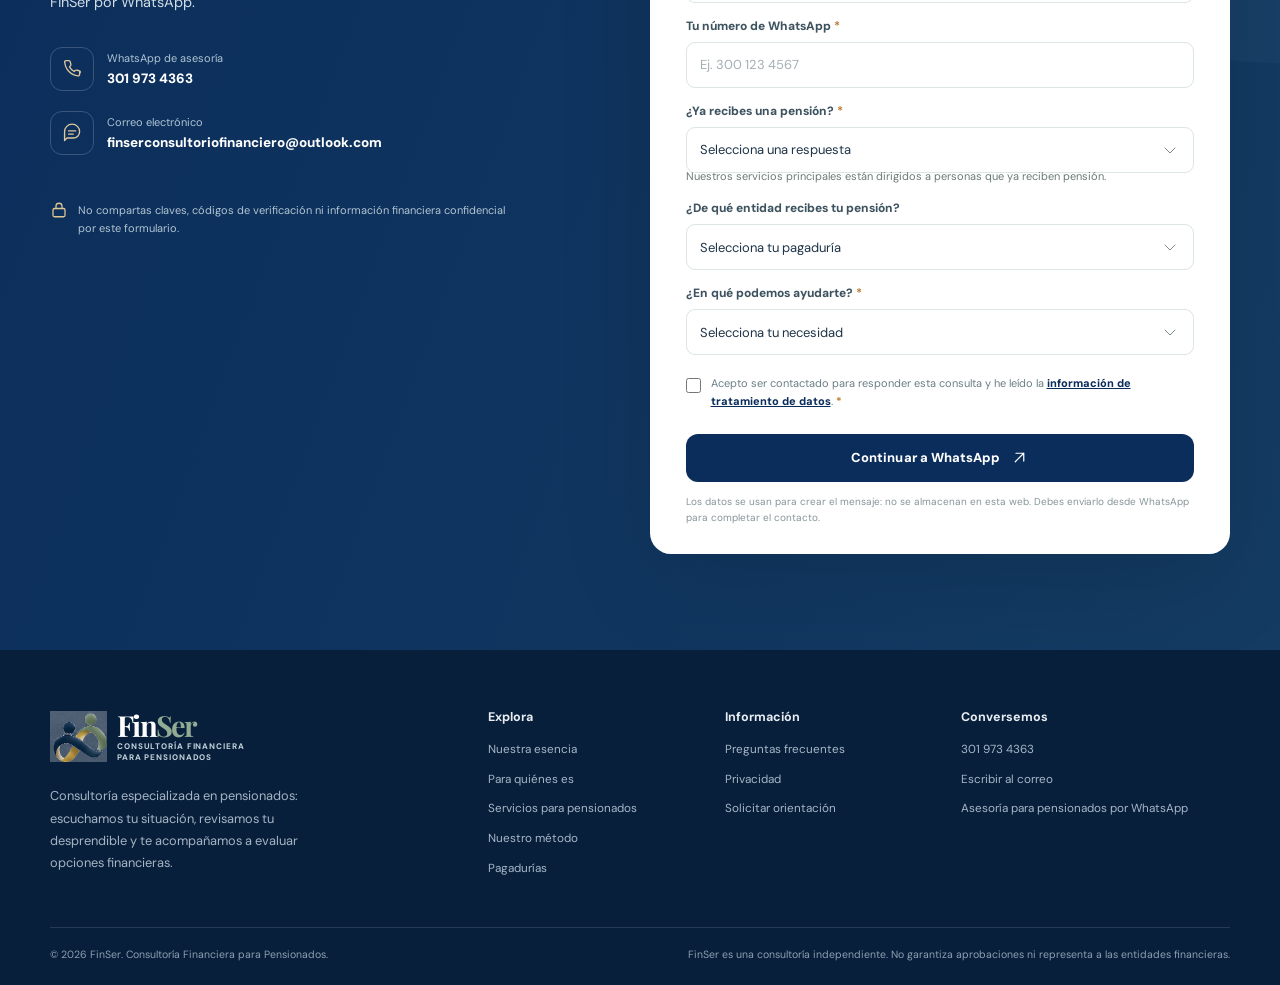
==== commit b5485ecb: "Add files via upload" ====
--- a/index.html
+++ b/index.html
@@ -1,40 +1,117 @@
 <!doctype html>
-<html lang="es">
+<html lang="es-CO">
 <head>
   <meta charset="utf-8">
   <meta name="viewport" content="width=device-width, initial-scale=1">
-  <meta name="theme-color" content="#123D49">
-  <meta name="description" content="Asesoría financiera personalizada para pensionados. Evaluamos tu situación, comparamos alternativas y te acompañamos durante el proceso.">
-  <title>Consultorio Financiero | Asesoría personalizada</title>
+  <meta name="theme-color" content="#0B2D5B">
+  <meta name="description" content="FinSer, consultoría financiera especializada en pensionados en Colombia. Diagnóstico de descuentos de pensión, libranzas, compra de cartera, obligaciones con tarjetas y microcréditos. Orientación en reportes y embargos. Habla con Judy Angélica Herrera Moreno.">
+  <meta property="og:title" content="FinSer | Consultoría Financiera para Pensionados">
+  <meta property="og:description" content="FinSer escucha, evalúa y acompaña a pensionados: libranzas, compra de cartera, descuentos en el desprendible y alternativas para distintas situaciones crediticias.">
+  <meta property="og:type" content="website">
+  <meta name="color-scheme" content="light">
+  <title>FinSer | Consultoría Financiera para Pensionados</title>
+  <link rel="icon" type="image/png" href="assets/favicon.png">
   <link rel="preconnect" href="https://fonts.googleapis.com">
   <link rel="preconnect" href="https://fonts.gstatic.com" crossorigin>
-  <link href="https://fonts.googleapis.com/css2?family=DM+Sans:wght@400;500;600;700&family=Manrope:wght@400;500;600;700;800&display=swap" rel="stylesheet">
-  <link rel="stylesheet" href="styles.css">
+  <link href="https://fonts.googleapis.com/css2?family=DM+Sans:wght@400;450;500;600;650;700;800&family=Playfair+Display:wght@400;500;600;700&display=swap" rel="stylesheet">
+  <link rel="stylesheet" href="css/styles.css">
+  <script src="js/config.js" defer></script>
+  <script src="js/app.js" defer></script>
 </head>
 <body>
-  <div class="topline"><span class="container"><span class="small-dot"></span> Atención personalizada · Soluciones a tu medida <span class="topline-right">Asesoría financiera para pensionados</span></span></div>
-  <header class="header" id="inicio">
-    <div class="container nav">
-      <a class="brand" href="#inicio" aria-label="Ir al inicio"><span class="brand-mark"><svg viewBox="0 0 48 48" aria-hidden="true"><path d="M9 30c8-14 15-19 30-18M9 30c9 1 17-2 30-18M15 36h19" fill="none" stroke="currentColor" stroke-width="3.8" stroke-linecap="round"/></svg></span><span class="brand-copy"><strong data-brand>Consultorio Financiero</strong><small>ASESORÍA & BIENESTAR</small></span></a>
-      <button class="menu-toggle" id="menuToggle" aria-label="Abrir menú" aria-expanded="false" aria-controls="menuLinks"><span></span><span></span><span></span></button>
-      <nav id="menuLinks" class="menu-links" aria-label="Navegación principal"><a href="#nosotros">Nosotros</a><a href="#servicios">Servicios</a><a href="#proceso">Cómo funciona</a><a href="#pagadurias">Pagadurías</a><a href="#preguntas">Preguntas</a><a class="nav-cta" href="#contacto">Solicitar asesoría <span>↗</span></a></nav>
-    </div>
-  </header>
-  <main>
-    <section class="hero"><div class="container hero-grid">
-      <div class="hero-copy"><span class="eyebrow"><span class="eyebrow-line"></span> TU TRANQUILIDAD ES NUESTRA PRIORIDAD</span><h1>Tu futuro financiero merece <em>tranquilidad.</em></h1><p>No se trata solo de encontrar un crédito. Se trata de escucharte, entender tu situación y ayudarte a explorar alternativas que realmente se ajusten a ti.</p><div class="hero-actions"><a class="button button-gold" href="#contacto">Quiero una asesoría <span>↗</span></a><a class="text-link" href="#proceso">Conoce cómo trabajamos <span>→</span></a></div><div class="hero-signals"><div><span class="signal-icon">✦</span><span>Atención<br><strong>humana</strong></span></div><div><span class="signal-icon">◈</span><span>Orientación<br><strong>personalizada</strong></span></div><div><span class="signal-icon">✓</span><span>Proceso<br><strong>transparente</strong></span></div></div></div>
-      <div class="hero-art" aria-label="Ilustración conceptual de bienestar financiero"><div class="art-glow"></div><div class="arch"><div class="arch-ring"></div><div class="abstract-sun"></div><div class="abstract-hill hill-back"></div><div class="abstract-hill hill-front"></div><div class="abstract-path"></div></div><div class="float-note note-a"><span class="note-ico">✓</span><div><strong>Decisiones informadas</strong><small>A tu propio ritmo</small></div></div><div class="float-note note-b"><span class="note-ico gold">✧</span><div><strong>Estamos contigo</strong><small>En cada paso del proceso</small></div></div><div class="vertical-decoration">BIENESTAR · CONFIANZA · CLARIDAD</div></div>
-    </div></section>
-    <section class="trustbar"><div class="container trust-grid"><div><span class="tiny-star">✦</span><strong>Te escuchamos primero</strong><small>Conocemos tu situación</small></div><div><span class="tiny-star">✦</span><strong>Explicaciones claras</strong><small>Sin decisiones apresuradas</small></div><div><span class="tiny-star">✦</span><strong>Alternativas ajustadas</strong><small>Según tu perfil</small></div><div><span class="tiny-star">✦</span><strong>Acompañamiento cercano</strong><small>De principio a fin</small></div></div></section>
-    <section class="section about" id="nosotros"><div class="container about-grid"><div class="section-art"><span class="section-art-top">UNA NUEVA FORMA DE ASESORAR</span><div class="orb orb-one"></div><div class="orb orb-two"></div><div class="orb orb-three"></div><div class="art-label">Las personas primero.<br>Las finanzas, con propósito.</div></div><div class="about-content"><span class="kicker">CONÓCENOS</span><h2>Más que créditos, <span>construimos confianza.</span></h2><p>Creemos que cada historia financiera merece ser escuchada con respeto. Por eso ofrecemos orientación cercana, estudiamos alternativas y te ayudamos a comprender tus opciones antes de tomar una decisión.</p><p>No partimos de un producto: partimos de tus necesidades, tus objetivos y tu tranquilidad.</p><div class="about-quote"><span>“</span><p>Primero te escuchamos, después buscamos contigo el camino más adecuado.</p></div><a href="#contacto" class="inline-cta">Hablemos de tu situación <span>↗</span></a></div></div></section>
-    <section class="section services" id="servicios"><div class="container"><div class="section-heading"><div><span class="kicker">NUESTRAS SOLUCIONES</span><h2>Un servicio pensado <span>para ti.</span></h2></div><p>No todas las personas tienen las mismas necesidades. Te orientamos para evaluar opciones según tu situación financiera.</p></div><div class="service-grid"><article class="service-card"><span class="service-icon"><svg viewBox="0 0 32 32"><rect x="4" y="9" width="24" height="18" rx="4"/><path d="M7 9V7a3 3 0 013-3h15v5M21 17h7"/></svg></span><span class="service-number">01</span><h3>Créditos por libranza</h3><p>Exploramos alternativas de financiación para pensionados, según su perfil y las condiciones de las entidades.</p><a href="#contacto" data-interest="Créditos por libranza">Quiero saber más <span>→</span></a></article><article class="service-card"><span class="service-icon"><svg viewBox="0 0 32 32"><path d="M5 10h21l-5-5M26 22H5l5 5M26 10l-5 5M5 22l5-5"/></svg></span><span class="service-number">02</span><h3>Compra de cartera</h3><p>Revisamos si consolidar obligaciones podría facilitar la administración de tus pagos y mejorar sus condiciones.</p><a href="#contacto" data-interest="Compra de cartera">Quiero saber más <span>→</span></a></article><article class="service-card"><span class="service-icon"><svg viewBox="0 0 32 32"><rect x="7" y="4" width="18" height="24" rx="3"/><path d="M12 12h8M12 17h8M12 22h5"/></svg></span><span class="service-number">03</span><h3>Diagnóstico financiero</h3><p>Te ayudamos a entender tus obligaciones, descuentos y posibilidades para tomar decisiones con más claridad.</p><a href="#contacto" data-interest="Diagnóstico financiero">Quiero saber más <span>→</span></a></article><article class="service-card"><span class="service-icon"><svg viewBox="0 0 32 32"><path d="M16 3l10 5v8c0 7-5 11-10 13C11 27 6 23 6 16V8zM11 16l3 3 7-7"/></svg></span><span class="service-number">04</span><h3>Evaluación de alternativas</h3><p>¿Tienes reportes, descuentos o una situación particular? Podemos revisar tu caso sin prometer aprobaciones.</p><a href="#contacto" data-interest="Evaluación de alternativas">Quiero saber más <span>→</span></a></article></div></div></section>
-    <section class="section process" id="proceso"><div class="container"><div class="process-head"><span class="kicker">NUESTRA FORMA DE TRABAJAR</span><h2>Un acompañamiento <span>paso a paso.</span></h2><p>Como en una buena consulta, comenzamos por comprender tu situación antes de ofrecer alternativas.</p></div><div class="steps"><div class="step"><span class="step-circle">01</span><h3>Te escuchamos</h3><p>Nos cuentas qué necesitas y qué te preocupa.</p></div><div class="step"><span class="step-circle">02</span><h3>Evaluamos tu caso</h3><p>Revisamos información relevante, con tu autorización cuando corresponda.</p></div><div class="step"><span class="step-circle">03</span><h3>Te orientamos</h3><p>Te explicamos opciones, condiciones y costos para comparar.</p></div><div class="step"><span class="step-circle">04</span><h3>Te acompañamos</h3><p>Si decides avanzar, te guiamos en los trámites correspondientes.</p></div></div></div></section>
-    <section class="section payers" id="pagadurias"><div class="container payer-grid"><div><span class="kicker">PAGADURÍAS Y PERFÍLES</span><h2>¿De dónde recibes <span>tu pensión?</span></h2><p>Podemos revisar opciones para pensionados de diferentes pagadurías, administradoras y fondos, de acuerdo con la disponibilidad de las entidades financieras.</p><div class="payer-tags"><span>Colpensiones</span><span>Porvenir</span><span>Protección</span><span>Positiva</span><span>Skandia</span><span>SURA</span><span>CREMIL</span><span>CASUR</span><span>Otras pagadurías</span></div><small>La inclusión de una entidad en esta lista no implica un convenio comercial directo ni garantiza viabilidad o aprobación.</small></div><div class="payer-panel"><span class="panel-icon">?</span><h3>¿No encuentras tu pagaduría?</h3><p>Cuéntanos de dónde recibes tu pensión y revisaremos si existe alguna alternativa para tu perfil.</p><a class="button button-dark" href="#contacto">Consultar mi caso <span>↗</span></a></div></div></section>
-    <section class="section faq" id="preguntas"><div class="container faq-grid"><div><span class="kicker">RESOLVEMOS TUS DUDAS</span><h2>Preguntas <span>frecuentes.</span></h2><p>Información clara para que puedas tomar decisiones con tranquilidad.</p></div><div class="accordion"><details><summary>¿Debo ser pensionado para solicitar asesoría?<span class="plus">+</span></summary><p>La atención está orientada principalmente a personas que ya reciben pensión. Algunos perfiles adicionales podrán ser evaluados dependiendo de las opciones disponibles.</p></details><details><summary>¿Puedo consultar si tengo un reporte negativo?<span class="plus">+</span></summary><p>Sí, podemos conocer tu situación y revisar posibilidades. Los reportes negativos no implican automáticamente aprobación o rechazo: la decisión depende de las políticas de cada entidad.</p></details><details><summary>¿La asesoría significa que me aprobarán un crédito?<span class="plus">+</span></summary><p>No. La asesoría busca orientarte sobre alternativas. Cualquier aprobación, tasa, monto y plazo están sujetos al estudio y decisión de la entidad financiera.</p></details><details><summary>¿Es obligatorio tener una pensión de un salario mínimo?<span class="plus">+</span></summary><p>No necesariamente. Algunos perfiles con ingresos inferiores pueden ser estudiados, dependiendo de las condiciones vigentes y de la entidad.</p></details><details><summary>¿Qué datos necesito compartir para empezar?<span class="plus">+</span></summary><p>Para el primer contacto basta con tu nombre, número de WhatsApp, pagaduría y motivo de consulta. Cualquier documentación adicional se solicitará posteriormente mediante canales adecuados y con las autorizaciones correspondientes.</p></details></div></div></section>
-    <section class="contact-section" id="contacto"><div class="container contact-grid"><div class="contact-copy"><span class="kicker">ESTAMOS PARA ESCUCHARTE</span><h2>Empecemos con <em>una conversación.</em></h2><p>Cuéntanos brevemente qué necesitas. Prepararemos un mensaje para que puedas contactar a nuestro equipo a través de WhatsApp.</p><div class="privacy-hint"><span>✧</span><p>Tu información merece respeto. Solicitamos solo los datos necesarios para iniciar la conversación.</p></div><div class="signature">Orientación cercana.<br><strong>Decisiones con tranquilidad.</strong></div></div><form id="leadForm" class="contact-form"><div class="form-head"><span class="form-badge">PASO 1 DE 1</span><h3>Solicita una orientación</h3><p>Completa estos datos y abre la conversación por WhatsApp.</p></div><label for="fullName">Tu nombre completo <span>*</span></label><input id="fullName" name="fullName" autocomplete="name" maxlength="90" required placeholder="¿Cómo te llamas?"><label for="phone">Número de WhatsApp <span>*</span></label><input id="phone" name="phone" inputmode="tel" type="tel" autocomplete="tel" minlength="7" maxlength="18" required placeholder="Ej. 300 123 4567"><label for="payer">¿Cuál es tu pagaduría?</label><select id="payer" name="payer"><option value="">Selecciona una opción</option><option>Colpensiones</option><option>Porvenir</option><option>Protección</option><option>Positiva</option><option>Skandia</option><option>SURA</option><option>CREMIL</option><option>CASUR</option><option>Otra / No sé</option></select><label for="interest">¿En qué podemos orientarte? <span>*</span></label><select id="interest" name="interest" required><option value="">Selecciona una opción</option><option>Créditos por libranza</option><option>Compra de cartera</option><option>Diagnóstico financiero</option><option>Evaluación de alternativas</option><option>Otro motivo</option></select><label class="check"><input type="checkbox" id="consent" required><span>Autorizo utilizar estos datos únicamente para responder mi solicitud de contacto, conforme a la <a href="privacidad.html" target="_blank" rel="noopener">información de privacidad</a>. <strong>*</strong></span></label><button type="submit" class="button button-gold button-full">Continuar por WhatsApp <span>↗</span></button><div id="formStatus" role="status" aria-live="polite" class="form-status"></div><small class="form-disclaimer">No solicitamos claves, códigos de verificación ni pagos anticipados mediante este formulario.</small></form></div></section>
-  </main>
-  <footer class="footer"><div class="container"><div class="footer-main"><div><a class="brand footer-brand" href="#inicio"><span class="brand-mark"><svg viewBox="0 0 48 48"><path d="M9 30c8-14 15-19 30-18M9 30c9 1 17-2 30-18M15 36h19" fill="none" stroke="currentColor" stroke-width="3.8" stroke-linecap="round"/></svg></span><span class="brand-copy"><strong data-brand>Consultorio Financiero</strong><small>ASESORÍA & BIENESTAR</small></span></a><p>Te acompañamos a encontrar claridad y tranquilidad en tus decisiones financieras.</p></div><div><strong>Explora</strong><a href="#nosotros">Nosotros</a><a href="#servicios">Servicios</a><a href="#proceso">Cómo funciona</a></div><div><strong>Información</strong><a href="#pagadurias">Pagadurías</a><a href="#preguntas">Preguntas frecuentes</a><a href="privacidad.html">Privacidad</a></div><div><strong>Hablemos</strong><p>Atención a través de WhatsApp, previa configuración del canal oficial.</p><a href="#contacto">Solicitar asesoría ↗</a></div></div><div class="footer-bottom"><span>© <span id="year"></span> <span data-brand>Consultorio Financiero</span>. Todos los derechos reservados.</span><span>La asesoría no garantiza aprobación de productos financieros.</span></div></div></footer>
-  <a href="#contacto" class="wa-float" aria-label="Solicitar asesoría por WhatsApp"><svg viewBox="0 0 32 32" aria-hidden="true"><path fill="currentColor" d="M16.1 3C9 3 3.2 8.7 3.2 15.8c0 2.3.6 4.4 1.7 6.3L3 29l7.1-1.9c1.8 1 3.9 1.5 6 1.5 7.1 0 12.9-5.7 12.9-12.8S23.2 3 16.1 3zm0 23.3c-2 0-3.9-.5-5.5-1.5l-.4-.2-4.2 1.1 1.1-4.1-.3-.4a10.3 10.3 0 01-1.6-5.4c0-5.9 4.9-10.7 10.9-10.7S27 9.9 27 15.8c0 6-4.9 10.5-10.9 10.5zm6-7.8c-.3-.1-1.8-.9-2-.9-.3-.1-.5-.1-.7.2-.2.3-.8.9-1 1.1-.2.2-.4.2-.7.1a8.9 8.9 0 01-4.4-3.8c-.3-.5.3-.5.9-1.5.1-.2 0-.4 0-.6l-.9-2.1c-.3-.6-.5-.5-.7-.5h-.6c-.2 0-.6.1-.8.4-.3.3-1 1-1 2.5s1.1 2.8 1.3 3c.2.2 2.3 3.5 5.6 4.9 2.1.9 2.9 1 4 .8 1.2-.2 1.8-.9 2-1.7.3-.9.3-1.6.2-1.7-.1-.2-.3-.3-.6-.4z"/></svg></a>
-  <script src="config.js"></script><script src="script.js"></script>
-</body>
-</html>
+<svg width="0" height="0" class="svg-defs" aria-hidden="true" xmlns="http://www.w3.org/2000/svg">
+ <symbol id="ico-arrow" viewBox="0 0 24 24"><path d="M5 12h14M13 6l6 6-6 6"/></symbol>
+ <symbol id="ico-arrow-up" viewBox="0 0 24 24"><path d="M6 18 18 6M7 6h11v11"/></symbol>
+ <symbol id="ico-phone" viewBox="0 0 24 24"><path d="M21 16.4v3a2 2 0 0 1-2.2 2 18.6 18.6 0 0 1-8.1-2.9 18.2 18.2 0 0 1-5.6-5.6 18.6 18.6 0 0 1-2.9-8.1A2 2 0 0 1 4.2 2h3a2 2 0 0 1 2 1.7c.1 1 .4 2 .7 2.9a2 2 0 0 1-.5 2.1L8.2 9.9a15 15 0 0 0 5.9 5.9l1.2-1.2a2 2 0 0 1 2.1-.5c.9.3 1.9.6 2.9.7a2 2 0 0 1 1.7 2z"/></symbol>
+ <symbol id="ico-shield" viewBox="0 0 24 24"><path d="M12 22s8-4 8-10V5l-8-3-8 3v7c0 6 8 10 8 10Z"/><path d="m8.5 12 2.5 2.5 4.7-5"/></symbol>
+ <symbol id="ico-heart" viewBox="0 0 24 24"><path d="M20.8 4.6a5.5 5.5 0 0 0-7.8 0L12 5.7l-1.1-1.1a5.5 5.5 0 1 0-7.8 7.8l1.1 1.1L12 21l7.8-7.5 1.1-1.1a5.5 5.5 0 0 0-.1-7.8Z"/></symbol>
+ <symbol id="ico-check" viewBox="0 0 24 24"><path d="m5 12 4 4L19 6"/></symbol>
+ <symbol id="ico-search" viewBox="0 0 24 24"><circle cx="10.8" cy="10.8" r="7.3"/><path d="m16 16 5 5"/></symbol>
+ <symbol id="ico-clipboard" viewBox="0 0 24 24"><rect x="4" y="5" width="16" height="17" rx="2"/><path d="M9 5V3h6v2M8 11h8M8 15h8"/></symbol>
+ <symbol id="ico-layers" viewBox="0 0 24 24"><path d="m12 3-9 5 9 5 9-5-9-5Zm-9 9 9 5 9-5M3 16l9 5 9-5"/></symbol>
+ <symbol id="ico-wallet" viewBox="0 0 24 24"><rect x="3" y="6" width="18" height="14" rx="3"/><path d="M3 9V6a3 3 0 0 1 3-3h11v3m4 6h-6a2 2 0 0 0 0 4h6"/></symbol>
+ <symbol id="ico-chart" viewBox="0 0 24 24"><path d="M3 3v18h18M6 16l5-5 4 3 5-8"/></symbol>
+ <symbol id="ico-message" viewBox="0 0 24 24"><path d="M21 11a8 8 0 0 1-8 8H5l-3 3V11a9 9 0 0 1 19 0Z"/><path d="M7 10h9M7 14h6"/></symbol>
+ <symbol id="ico-lock" viewBox="0 0 24 24"><rect x="4" y="10" width="16" height="11" rx="2"/><path d="M8 10V7a4 4 0 1 1 8 0v3"/></symbol>
+</svg>
+<a class="skip-link" href="#contenido">Saltar al contenido</a>
+<div class="topbar"><div class="shell topbar-inner"><span class="topbar-message"><span class="presence-dot"></span> Asesoría independiente, cercana y transparente para pensionados</span><a href="tel:+573019734363"><svg class="icon tiny"><use href="#ico-phone"/></svg> 301 973 4363</a></div></div>
+<header class="site-header" id="inicio"><div class="shell nav-wrap">
+  <a class="brand" href="#inicio" aria-label="FinSer, volver al inicio"><img src="assets/finser-isotipo.png" alt="" width="56" height="50"><span class="brand-name"><strong>Fin<span>Ser</span></strong><small>CONSULTORÍA FINANCIERA<br>PARA PENSIONADOS</small></span></a>
+  <button class="nav-toggle" id="navToggle" type="button" aria-expanded="false" aria-controls="siteNav" aria-label="Abrir menú"><span></span><span></span><span></span></button>
+  <nav class="nav-menu" id="siteNav" aria-label="Navegación principal"><a href="#nosotros">Nosotros</a><a href="#situaciones">¿Es para mí?</a><a href="#servicios">Servicios</a><a href="#metodo">Nuestro método</a><a href="#pagadurias">Pagadurías</a><a href="#preguntas">Preguntas</a><a class="button button-nav" href="#contacto">Soy pensionado/a <svg class="icon"><use href="#ico-arrow-up"/></svg></a></nav>
+</div></header>
+<main id="contenido">
+<section class="hero" aria-labelledby="heroTitle"><div class="shell hero-layout">
+  <div class="hero-copy"><div class="eyebrow"><span class="eyebrow-rule"></span> CONSULTORÍA FINANCIERA PARA PENSIONADOS</div><h1 id="heroTitle">¿Ya eres pensionado? <em>Hablemos de tus finanzas.</em></h1><p class="hero-lead">¿Necesitas dinero, tienes varios descuentos en tu desprendible o quieres organizar tus deudas? En <strong>FinSer</strong> escuchamos tu situación, evaluamos opciones de libranza y compra de cartera y te acompañamos a tomar una decisión informada.</p>
+  <div class="hero-actions"><a class="button button-primary" href="#contacto">Soy pensionado: quiero asesoría <svg class="icon"><use href="#ico-arrow-up"/></svg></a><a href="#metodo" class="text-cta">Así trabajamos <svg class="icon"><use href="#ico-arrow"/></svg></a></div>
+  <div class="hero-trust"><span><svg class="icon"><use href="#ico-check"/></svg> Consulta inicial sin enviar documentos</span><span><svg class="icon"><use href="#ico-check"/></svg> Opciones según tu perfil de pensionado</span></div>
+  </div>
+  <div class="hero-visual" aria-label="Concepto visual de confianza y bienestar financiero"><div class="hero-visual-ring ring-a"></div><div class="hero-visual-ring ring-b"></div><div class="hero-visual-core"><img src="assets/finser-isotipo.png" alt="Isotipo de FinSer"><div class="visual-brand"><strong>Fin<span>Ser</span></strong><small>PARA PENSIONADOS</small></div></div><div class="visual-note"><div class="note-mark"><svg class="icon"><use href="#ico-heart"/></svg></div><div><strong>Diagnóstico para pensionados</strong><span>Primero escuchamos, luego orientamos</span></div></div><div class="visual-chip">VISIÓN · CONFIANZA · CERCANÍA</div></div>
+</div></section>
+<div class="promise-band"><div class="shell promises"><div><svg class="icon"><use href="#ico-heart"/></svg><span><strong>Especialistas en pensionados</strong><small>Atención para quien ya recibe pensión</small></span></div><div><svg class="icon"><use href="#ico-clipboard"/></svg><span><strong>Revisión de descuentos</strong><small>Comprende tu desprendible</small></span></div><div><svg class="icon"><use href="#ico-shield"/></svg><span><strong>Asesoría independiente</strong><small>Comparamos opciones, sin prometer aprobación</small></span></div><div><svg class="icon"><use href="#ico-message"/></svg><span><strong>Acompañamiento humano</strong><small>Antes, durante y después de la orientación</small></span></div></div></div>
+<section class="section statement" id="nosotros"><div class="shell statement-grid"><div class="statement-image"><div class="quote-card"><div class="quote-mark">“</div><p>Tu situación financiera merece ser <strong>evaluada, no descartada.</strong></p><span>LA FILOSOFÍA FINSER</span></div><div class="statement-orbit orbit-top"></div><div class="statement-orbit orbit-bottom"></div></div><div class="statement-text"><div class="section-tag">NUESTRA ESENCIA</div><h2>Primero las personas, <span>después las finanzas.</span></h2><p>Sabemos que cada pensionado vive una realidad diferente: algunos desean recursos para un proyecto y otros necesitan entender descuentos de su desprendible, tarjetas, microcréditos o préstamos que se han acumulado.</p><p>FinSer funciona como un <strong>consultorio financiero para pensionados</strong>: primero escuchamos tus preocupaciones, después realizamos una evaluación orientativa y, si corresponde, comparamos alternativas de diferentes entidades. Nuestra prioridad es que comprendas las condiciones antes de decidir.</p><p>La asesoría es independiente: no tienes que aceptar un crédito ni una compra de cartera solo por realizar una consulta.</p><div class="advisor-signature"><div class="advisor-monogram">JH</div><div><strong>Judy Angélica Herrera Moreno</strong><small>Consultora financiera · Más de una década de trayectoria en el sector</small></div></div></div></div></section>
+<section class="section situations-section" id="situaciones" aria-labelledby="situationTitle"><div class="shell">
+ <div class="situations-intro"><div class="section-tag">PENSAMOS EN TU REALIDAD</div><h2 id="situationTitle">Si ya recibes una pensión, <span>podemos escuchar tu caso.</span></h2><p>No todos buscan dinero nuevo. A veces la mejor decisión comienza por comprender lo que ya estás pagando.</p></div>
+ <div class="situations-grid">
+  <article class="situation-card"><div class="situation-symbol"><svg class="icon"><use href="#ico-clipboard"/></svg></div><h3>«No entiendo mis descuentos»</h3><p>¿En tu desprendible aparecen obligaciones que no reconoces o no sabes con cuáles entidades están? Te ayudamos a organizar las preguntas para revisar tu situación.</p><a href="#contacto" data-service="Diagnóstico financiero">Quiero entender mis descuentos <svg class="icon"><use href="#ico-arrow"/></svg></a></article>
+  <article class="situation-card"><div class="situation-symbol"><svg class="icon"><use href="#ico-layers"/></svg></div><h3>«Pago varias cuotas y seguros»</h3><p>Si tienes tarjetas, microcréditos u otras deudas, evaluamos si una compra de cartera podría simplificar pagos, comparando el costo total.</p><a href="#contacto" data-service="Compra de cartera">Quiero revisar mis deudas <svg class="icon"><use href="#ico-arrow"/></svg></a></article>
+  <article class="situation-card"><div class="situation-symbol"><svg class="icon"><use href="#ico-wallet"/></svg></div><h3>«Necesito dinero para un proyecto»</h3><p>Revisamos alternativas de crédito por libranza para pensionados, sujetas al análisis de cupo, capacidad de pago y condiciones de cada entidad.</p><a href="#contacto" data-service="Créditos por libranza">Consultar libranza <svg class="icon"><use href="#ico-arrow"/></svg></a></article>
+  <article class="situation-card"><div class="situation-symbol"><svg class="icon"><use href="#ico-shield"/></svg></div><h3>«Tengo un reporte o embargo»</h3><p>Un reporte negativo o un embargo no debería impedirte pedir orientación. Estudiamos si existen opciones viables, sin garantizar desembolsos.</p><a href="#contacto" data-service="Evaluación con reportes negativos">Solicitar orientación <svg class="icon"><use href="#ico-arrow"/></svg></a></article>
+ </div>
+ <div class="situations-note"><strong>¿Pensión de invalidez, sobrevivientes o compartida?</strong><span>También puedes consultar. La elegibilidad depende del tipo de pensión, la pagaduría, la edad, el ingreso y las políticas de cada entidad. Se pueden evaluar algunos casos de pensión inferior a un salario mínimo.</span></div>
+</div></section>
+<section class="section services-section" id="servicios"><div class="shell"><div class="section-header"><div><div class="section-tag">SERVICIOS PARA PENSIONADOS</div><h2>Soluciones para pensionados, <span>según sus necesidades.</span></h2></div><p>Asesoría y acompañamiento para personas que ya reciben pensión. La decisión final de crédito corresponde a las entidades financieras.</p></div>
+<div class="services-grid">
+ <article class="service-card"><div class="service-card-top"><span class="service-icon"><svg class="icon"><use href="#ico-wallet"/></svg></span><span class="service-n">01</span></div><h3>Créditos por libranza</h3><p>Evaluamos opciones de crédito por libranza con descuento en el pago de tu pensión, según cupo, edad, pagaduría y condiciones de la entidad.</p><a href="#contacto" data-service="Créditos por libranza">Consultar este servicio <svg class="icon"><use href="#ico-arrow"/></svg></a></article>
+ <article class="service-card"><div class="service-card-top"><span class="service-icon"><svg class="icon"><use href="#ico-layers"/></svg></span><span class="service-n">02</span></div><h3>Compra de cartera</h3><p>Si tienes varias cuotas en el desprendible, tarjetas o microcréditos, comparamos si reunir obligaciones simplifica tus pagos y cuál sería el costo total.</p><a href="#contacto" data-service="Compra de cartera">Consultar este servicio <svg class="icon"><use href="#ico-arrow"/></svg></a></article>
+ <article class="service-card"><div class="service-card-top"><span class="service-icon"><svg class="icon"><use href="#ico-clipboard"/></svg></span><span class="service-n">03</span></div><h3>Diagnóstico financiero</h3><p>Te ayudamos a identificar descuentos, obligaciones y dudas sobre tu desprendible. Una consulta crediticia posterior requiere autorización por separado.</p><a href="#contacto" data-service="Diagnóstico financiero">Consultar este servicio <svg class="icon"><use href="#ico-arrow"/></svg></a></article>
+ <article class="service-card"><div class="service-card-top"><span class="service-icon"><svg class="icon"><use href="#ico-shield"/></svg></span><span class="service-n">04</span></div><h3>Reportes negativos</h3><p>Si eres pensionado y tienes reportes negativos en centrales de riesgo, podemos revisar opciones de estudio de crédito, sin asegurar resultados.</p><a href="#contacto" data-service="Evaluación con reportes negativos">Consultar este servicio <svg class="icon"><use href="#ico-arrow"/></svg></a></article>
+ <article class="service-card"><div class="service-card-top"><span class="service-icon"><svg class="icon"><use href="#ico-search"/></svg></span><span class="service-n">05</span></div><h3>Casos con embargo</h3><p>Si tu desprendible registra un embargo, podemos escuchar tu situación y evaluar las alternativas compatibles con las condiciones de las entidades.</p><a href="#contacto" data-service="Orientación sobre embargos">Consultar este servicio <svg class="icon"><use href="#ico-arrow"/></svg></a></article>
+ <article class="service-card special"><div class="service-card-top"><span class="service-icon"><svg class="icon"><use href="#ico-chart"/></svg></span><span class="service-n">06</span></div><h3>Comparación de opciones</h3><p>Comparamos cuotas, intereses, seguros, plazos y el costo total para saber si un producto es conveniente para tu perfil de pensionado.</p><a href="#contacto" data-service="Comparación de alternativas">Consultar este servicio <svg class="icon"><use href="#ico-arrow"/></svg></a></article>
+</div><p class="section-disclaimer">Los servicios son de asesoría y gestión. La aprobación, el monto, los plazos y las tasas dependen exclusivamente de las entidades correspondientes.</p>
+</div></section>
+<section class="process-section section" id="metodo"><div class="shell"><div class="process-intro"><div class="section-tag">EL CONSULTORIO FINANCIERO PARA PENSIONADOS</div><h2>Primero escuchamos. <em>Después orientamos.</em></h2><p>Un proceso de cinco pasos inspirado en la atención personalizada que Judy brinda a cada pensionado.</p></div><div class="process-grid"><div class="process-step"><span class="step-number">01</span><div class="step-line"></div><h3>Escuchamos</h3><p>Conocemos tus inquietudes sobre pensión, deudas y descuentos.</p></div><div class="process-step"><span class="step-number">02</span><div class="step-line"></div><h3>Revisamos</h3><p>Identificamos obligaciones y, solo si procede, solicitamos las autorizaciones necesarias para otras consultas.</p></div><div class="process-step"><span class="step-number">03</span><div class="step-line"></div><h3>Diagnosticamos</h3><p>Te explicamos lo encontrado y las opciones de evaluación para tu perfil.</p></div><div class="process-step"><span class="step-number">04</span><div class="step-line"></div><h3>Comparamos</h3><p>Revisamos cuota, tasas, plazo, seguros y costo total disponible.</p></div><div class="process-step"><span class="step-number">05</span><div class="step-line"></div><h3>Acompañamos</h3><p>Si deseas continuar, te orientamos durante la solicitud y el trámite.</p></div></div></div></section>
+<section class="section entities-section" id="pagadurias"><div class="shell"><div class="section-header entity-intro"><div><div class="section-tag">PAGADURÍAS Y PENSIONES</div><h2>¿Dónde recibes <span>tu pensión?</span></h2></div><p>FinSer asesora a pensionados vinculados a diversas pagadurías y administradoras. Estas son algunas de las más consultadas; tu caso se revisa de forma individual.</p></div>
+<div class="entity-grid" aria-label="Entidades y pagadurías">
+ <div class="entity-card"><img src="assets/pagadurias/colpensiones.webp" alt="Colpensiones" loading="lazy"><span>Colpensiones</span></div>
+ <div class="entity-card"><img src="assets/pagadurias/fopep.webp" alt="Consorcio FOPEP" loading="lazy"><span>FOPEP</span></div>
+ <div class="entity-card entity-text-card"><strong>Fiduprevisora</strong><span>Fiduprevisora</span></div>
+ <div class="entity-card"><img src="assets/pagadurias/porvenir.webp" alt="Porvenir" loading="lazy"><span>Porvenir</span></div>
+ <div class="entity-card"><img src="assets/pagadurias/casur.webp" alt="CASUR" loading="lazy"><span>CASUR</span></div>
+ <div class="entity-card"><img src="assets/pagadurias/cremil.webp" alt="CREMIL" loading="lazy"><span>CREMIL</span></div>
+ <div class="entity-card"><img src="assets/pagadurias/seguros-alfa.webp" alt="Seguros Alfa" loading="lazy"><span>Seguros Alfa</span></div>
+ <div class="entity-card"><img src="assets/pagadurias/proteccion.webp" alt="Protección" loading="lazy"><span>Protección</span></div>
+</div>
+<div class="entity-more"><strong>También puedes preguntarnos por:</strong> Positiva, Skandia, SURA, otras entidades privadas, pensionados de defensa y policía y algunas pagadurías territoriales. <span>La posibilidad de gestión se confirma individualmente.</span></div>
+<div class="entity-after"><div><strong>¿Tu pagaduría no aparece?</strong><span>Podemos revisar tu caso y orientarte sobre las opciones disponibles.</span></div><a class="button button-primary" href="#contacto">Preguntar por mi pagaduría <svg class="icon"><use href="#ico-arrow-up"/></svg></a></div>
+<p class="entity-legal">Estos nombres y logotipos permiten identificar entidades de referencia para los pensionados. Son propiedad de sus titulares. Su presencia no significa representación, patrocinio ni aprobación oficial de FinSer. El uso público de las imágenes recibidas está pendiente de validación de vigencia y condiciones de uso.</p>
+</div></section>
+<section class="section faq-section" id="preguntas"><div class="shell faq-layout"><div class="faq-sidebar"><div class="section-tag">DUDAS FRECUENTES DE PENSIONADOS</div><h2>Preguntas frecuentes <span>de nuestros pensionados.</span></h2><p>Te explicamos sin tecnicismos qué podemos evaluar y qué depende de las entidades financieras.</p><div class="faq-aside-box"><svg class="icon"><use href="#ico-message"/></svg><strong>¿Tu pregunta no está aquí?</strong><span>Escríbenos. Conocer tu caso es el primer paso.</span><a href="#contacto">Consultar mi situación <svg class="icon"><use href="#ico-arrow"/></svg></a></div></div>
+<div class="faq-list">
+ <details><summary>¿Puedo consultar si aún estoy cotizando mi pensión?<span class="faq-plus"></span></summary><p>Esta página y los servicios aquí presentados están dirigidos a quienes ya reciben una pensión. Si todavía estás cotizando, puedes escribirnos para confirmar si existe algún servicio aplicable fuera de esta línea.</p></details>
+ <details><summary>¿Atienden pensiones de invalidez, sobrevivientes o compartidas?<span class="faq-plus"></span></summary><p>Podemos escuchar estos casos. La viabilidad de cualquier trámite dependerá del tipo de pensión, la pagaduría y los criterios de la entidad financiera.</p></details>
+ <details><summary>¿Y si mi pensión es menor al salario mínimo?<span class="faq-plus"></span></summary><p>Podemos consultar si alguna alternativa permite estudiar tu perfil. No todas las entidades aceptan las mismas condiciones y ninguna evaluación garantiza aprobación.</p></details>
+ <details><summary>¿Hasta qué edad puede recibir asesoría un pensionado?<span class="faq-plus"></span></summary><p>Podemos atender consultas de personas pensionadas adultas, incluso en edades avanzadas. Judy menciona experiencia con perfiles de 18 a 89 años; la edad permitida para un producto específico la determina cada entidad financiera.</p></details>
+ <details><summary>¿Puedo solicitar orientación si tengo reportes negativos?<span class="faq-plus"></span></summary><p>Sí. Podemos estudiar tu situación y revisar qué posibilidades existen. Tener un reporte negativo no garantiza ni impide por sí solo una respuesta favorable: depende de la entidad y del perfil.</p></details>
+ <details><summary>¿Y si tengo un embargo en el desprendible?<span class="faq-plus"></span></summary><p>Puedes consultarnos. Cada caso requiere una evaluación individual; las posibilidades dependerán de las condiciones aplicables y de las entidades financieras.</p></details>
+ <details><summary>¿La aprobación de un crédito está garantizada?<span class="faq-plus"></span></summary><p>No. FinSer ofrece orientación y acompañamiento, pero las entidades financieras deciden si aprueban y bajo qué condiciones.</p></details>
+ <details><summary>¿Puedo unificar tarjetas, microcréditos y otros préstamos?<span class="faq-plus"></span></summary><p>Podemos evaluar una posible compra de cartera o consolidación de obligaciones. No siempre resulta más económica: hay que comparar tasa, seguros, cargos, plazo y costo total antes de decidir.</p></details>
+ <details><summary>¿FinSer cobra por la orientación o está vinculada a un banco?<span class="faq-plus"></span></summary><p>FinSer es una consultoría independiente que puede evaluar alternativas con distintas entidades. Antes de cualquier trámite deben informarte los posibles costos o condiciones del servicio, si aplican. Puedes consultar esta información directamente con Judy.</p></details>
+ <details><summary>¿Necesito enviar documentos para la primera consulta?<span class="faq-plus"></span></summary><p>Para iniciar basta con tu nombre, WhatsApp, confirmación de que ya recibes pensión, pagaduría y motivo general de la consulta. No envíes contraseñas, códigos ni fotografías de documentos mediante el formulario. Si es necesario algún documento, te explicaremos el canal y el tratamiento de datos.</p></details>
+</div></div></section>
+<section class="contact-section" id="contacto"><div class="shell contact-layout"><div class="contact-left"><div class="section-tag light-tag">AGENDA TU ORIENTACIÓN COMO PENSIONADO</div><h2>Tu pensión merece <em>una asesoría clara.</em></h2><p>Cuéntanos de forma sencilla qué necesitas: ¿libranza, compra de cartera, aclarar descuentos o estudiar un caso especial? Prepararemos un mensaje para que converses directamente con FinSer por WhatsApp.</p><div class="contact-info"><span class="contact-icon"><svg class="icon"><use href="#ico-phone"/></svg></span><div><span>WhatsApp de asesoría</span><a href="tel:+573019734363">301 973 4363</a></div></div><div class="contact-info"><span class="contact-icon"><svg class="icon"><use href="#ico-message"/></svg></span><div><span>Correo electrónico</span><a href="mailto:finserconsultoriofinanciero@outlook.com">finserconsultoriofinanciero@outlook.com</a></div></div><p class="micro-warning"><svg class="icon"><use href="#ico-lock"/></svg> No compartas claves, códigos de verificación ni información financiera confidencial por este formulario.</p></div>
+<form id="leadForm" class="lead-form" novalidate><div class="form-topline">SOLICITUD PARA PENSIONADOS <span>01 / 01</span></div><h3>Cuéntanos sobre tu pensión</h3><p>Completa estos datos básicos para iniciar una conversación con Judy. No necesitamos documentos ni cifras de tu pensión en esta etapa.</p>
+ <label for="leadName">Nombre completo <b>*</b></label><input type="text" id="leadName" name="name" maxlength="90" autocomplete="name" placeholder="Escribe tu nombre" required>
+ <label for="leadPhone">Tu número de WhatsApp <b>*</b></label><input type="tel" id="leadPhone" name="phone" maxlength="18" inputmode="tel" autocomplete="tel" placeholder="Ej. 300 123 4567" required>
+ <label for="leadPensionStatus">¿Ya recibes una pensión? <b>*</b></label><select id="leadPensionStatus" name="pensionStatus" required><option value="">Selecciona una respuesta</option><option value="Sí, ya recibo pensión">Sí, ya recibo pensión</option><option value="Aún no, estoy cotizando o en trámite">Aún no, estoy cotizando o en trámite</option></select><p class="form-hint" id="pensionHint" aria-live="polite">Nuestros servicios principales están dirigidos a personas que ya reciben pensión.</p>
+ <label for="leadPayer">¿De qué entidad recibes tu pensión?</label><select id="leadPayer" name="payer"><option value="">Selecciona tu pagaduría</option><option>Colpensiones</option><option>FOPEP</option><option>Fiduprevisora</option><option>Porvenir</option><option>CASUR</option><option>CREMIL</option><option>Seguros Alfa</option><option>Protección</option><option>Positiva</option><option>Skandia</option><option>SURA</option><option>Otra entidad / No sé</option></select>
+ <label for="leadInterest">¿En qué podemos ayudarte? <b>*</b></label><select id="leadInterest" name="interest" required><option value="">Selecciona tu necesidad</option><option>Créditos por libranza</option><option>Compra de cartera</option><option>Diagnóstico financiero</option><option>Evaluación con reportes negativos</option><option>Orientación sobre embargos</option><option>Comparación de alternativas</option><option>Otro motivo</option></select>
+ <label class="consent"><input type="checkbox" id="leadConsent" required><span>Acepto ser contactado para responder esta consulta y he leído la <a href="privacidad.html" target="_blank" rel="noopener noreferrer">información de tratamiento de datos</a>. <b>*</b></span></label>
+ <button type="submit" class="button button-primary submit-btn">Continuar a WhatsApp <svg class="icon"><use href="#ico-arrow-up"/></svg></button>
+ <p id="leadStatus" class="form-status" role="status" aria-live="polite"></p><small>Los datos se usan para crear el mensaje: no se almacenan en esta web. Debes enviarlo desde WhatsApp para completar el contacto.</small>
+</form></div></section>
+</main>
+<footer class="site-footer"><div class="shell footer-grid"><div class="footer-about"><a class="brand footer-brand" href="#inicio"><img src="assets/finser-isotipo.png" alt="" width="52" height="50"><span class="brand-name"><strong>Fin<span>Ser</span></strong><small>CONSULTORÍA FINANCIERA<br>PARA PENSIONADOS</small></span></a><p>Consultoría especializada en pensionados: escuchamos tu situación, revisamos tu desprendible y te acompañamos a evaluar opciones financieras.</p></div><div class="footer-links"><h3>Explora</h3><a href="#nosotros">Nuestra esencia</a><a href="#situaciones">Para quiénes es</a><a href="#servicios">Servicios para pensionados</a><a href="#metodo">Nuestro método</a><a href="#pagadurias">Pagadurías</a></div><div class="footer-links"><h3>Información</h3><a href="#preguntas">Preguntas frecuentes</a><a href="privacidad.html">Privacidad</a><a href="#contacto">Solicitar orientación</a></div><div class="footer-links"><h3>Conversemos</h3><a href="tel:+573019734363">301 973 4363</a><a href="mailto:finserconsultoriofinanciero@outlook.com">Escribir al correo</a><a href="#contacto">Asesoría para pensionados por WhatsApp</a></div></div><div class="shell footer-bottom"><span>© <span data-year></span> FinSer. Consultoría Financiera para Pensionados.</span><span>FinSer es una consultoría independiente. No garantiza aprobaciones ni representa a las entidades financieras.</span></div></footer>
+<a class="whatsapp-float" id="quickWhatsapp" href="https://wa.me/573019734363?text=Hola%2C%20deseo%20informaci%C3%B3n%20sobre%20la%20asesor%C3%ADa%20financiera%20para%20pensionados." target="_blank" rel="noopener noreferrer" aria-label="Hablar con FinSer por WhatsApp"><svg viewBox="0 0 32 32" fill="currentColor" aria-hidden="true"><path d="M16.03 2.7C8.75 2.7 2.81 8.64 2.8 15.93c0 2.33.61 4.61 1.77 6.62L2.7 29.4l7.03-1.84a13.22 13.22 0 0 0 6.3 1.6h.01c7.28 0 13.22-5.93 13.23-13.22A13.23 13.23 0 0 0 16.03 2.7Zm0 24.15a10.9 10.9 0 0 1-5.57-1.52l-.4-.24-4.16 1.09 1.11-4.05-.26-.42a10.9 10.9 0 1 1 9.28 5.14Zm5.96-8.16c-.33-.16-1.94-.95-2.24-1.06-.3-.11-.52-.16-.74.16-.22.33-.85 1.06-1.04 1.28-.19.22-.39.25-.71.09a9.05 9.05 0 0 1-2.64-1.63 9.86 9.86 0 0 1-1.83-2.27c-.2-.34-.02-.52.15-.69.15-.14.33-.39.49-.58.17-.2.22-.33.33-.55.1-.22.05-.42-.03-.59-.08-.16-.74-1.79-1.02-2.45-.27-.64-.54-.55-.74-.56h-.63c-.22 0-.58.08-.88.42-.3.33-1.15 1.13-1.15 2.75s1.18 3.19 1.35 3.41c.16.22 2.33 3.56 5.65 4.99.79.35 1.41.55 1.9.71.8.25 1.52.21 2.1.13.64-.1 1.94-.79 2.21-1.57.27-.77.27-1.43.19-1.57-.08-.13-.3-.21-.63-.38Z"/></svg></a>
+</body></html>
--- a/css/styles.css
+++ b/css/styles.css
@@ -0,0 +1,44 @@
+:root{--navy:#0b2d5b;--deep:#1c2f44;--sage:#7a8f7b;--sage-dark:#486b5a;--gold:#c7a56b;--pale:#f4f6f2;--cream:#fafaf7;--ink:#1e3448;--muted:#617486;--border:#e1e8e8;--shadow:0 22px 70px rgba(11,45,91,.11);--serif:'Playfair Display',Georgia,serif;--sans:'DM Sans',system-ui,sans-serif;--radius:24px}
+*,*::before,*::after{box-sizing:border-box}html{scroll-behavior:smooth;scroll-padding-top:110px}body{margin:0;font-family:var(--sans);font-size:16px;color:var(--ink);background:#fff;-webkit-font-smoothing:antialiased}h1,h2,h3,p{margin-top:0}h1,h2,h3{line-height:1.18}p{line-height:1.75}a{color:inherit;text-decoration:none}button,input,select{font:inherit}button{cursor:pointer}img{max-width:100%}::selection{background:#d7e7dc;color:var(--navy)}:focus-visible{outline:3px solid var(--gold);outline-offset:4px}.shell{width:min(1180px,calc(100% - 56px));margin-inline:auto}.svg-defs{position:absolute;overflow:hidden}.icon{width:19px;height:19px;fill:none;stroke:currentColor;stroke-width:1.7;stroke-linecap:round;stroke-linejoin:round;flex:none}.icon.tiny{width:15px;height:15px}.skip-link{position:absolute;z-index:100;background:#fff;left:12px;top:-80px;padding:12px}.skip-link:focus{top:10px}
+.topbar{background:var(--navy);color:#e8f0f0;font-size:12px;font-weight:600;letter-spacing:.02em}.topbar-inner{min-height:37px;display:flex;align-items:center;justify-content:space-between;gap:18px}.topbar-inner>a{display:flex;align-items:center;gap:6px;white-space:nowrap}.topbar-inner>a:hover{color:#e4c995}.topbar-message{display:flex;align-items:center;gap:9px}.presence-dot{display:inline-block;width:7px;height:7px;border-radius:50%;background:#aac9a3;box-shadow:0 0 0 3px rgba(170,201,163,.17)}.site-header{position:sticky;top:0;z-index:40;background:rgba(255,255,255,.97);box-shadow:0 1px 0 var(--border);backdrop-filter:blur(15px)}.nav-wrap{height:86px;display:flex;align-items:center;justify-content:space-between;gap:22px}.brand{display:inline-flex;gap:10px;align-items:center;flex:none}.brand>img{width:57px;height:51px;object-fit:contain}.brand-name{display:flex;flex-direction:column;gap:1px}.brand-name>strong{font-family:var(--serif);font-size:29px;line-height:1.05;color:var(--navy);letter-spacing:-.06em}.brand-name>strong span{color:#6a866f}.brand-name>small{font-size:8.1px;font-weight:800;letter-spacing:.11em;color:var(--deep);line-height:1.4}.nav-menu{display:flex;align-items:center;gap:25px;font-size:13px;font-weight:700;color:#4b5e6b}.nav-menu>a:not(.button):hover{color:var(--sage-dark)}.button{min-height:48px;display:inline-flex;justify-content:center;align-items:center;gap:11px;border:1px solid transparent;padding:13px 23px;border-radius:12px;font-weight:800;font-size:13px;letter-spacing:.005em;transition:transform .2s,background-color .2s,box-shadow .2s}.button:hover{transform:translateY(-2px)}.button .icon{width:17px;height:17px}.button-nav{background:var(--navy);color:#fff!important;font-size:12.5px;padding-inline:17px;white-space:nowrap}.button-nav:hover,.button-primary:hover{background:#153f6d;box-shadow:0 12px 30px rgba(11,45,91,.18)}.button-primary{background:var(--navy);color:#fff}.nav-toggle{display:none;width:44px;height:44px;border-radius:10px;border:1px solid var(--border);background:#fff;padding:11px}.nav-toggle span{display:block;width:100%;height:2px;background:var(--navy);margin:5px 0;border-radius:2px}
+.hero{background:linear-gradient(107deg,#fbfcfa 0%,#f6f8f5 58%,#eff3ed 100%);overflow:hidden;position:relative}.hero:before{content:'';position:absolute;width:750px;height:750px;border:1px solid rgba(124,145,131,.14);border-radius:50%;right:-400px;top:-310px;pointer-events:none}.hero-layout{display:grid;grid-template-columns:1.06fr .94fr;align-items:center;min-height:604px;gap:32px;padding-block:70px 72px}.hero-copy{position:relative;z-index:2}.eyebrow,.section-tag{display:flex;gap:11px;align-items:center;color:var(--sage-dark);letter-spacing:.16em;font-size:11px;font-weight:800}.eyebrow-rule{width:27px;height:2px;background:var(--gold)}.hero h1{max-width:645px;font:600 clamp(43px,4.1vw,64px)/1.16 var(--serif);letter-spacing:-.048em;color:var(--navy);margin:22px 0 22px}.hero h1 em{font-style:normal;color:var(--sage-dark)}.hero-lead{font-size:16.5px;line-height:1.83;color:#5a6e79;max-width:550px;margin-bottom:28px}.hero-actions{display:flex;align-items:center;gap:25px;flex-wrap:wrap}.hero-actions .button{min-height:54px;padding-inline:25px}.text-cta{display:inline-flex;gap:10px;align-items:center;font-size:13.5px;font-weight:800;color:var(--navy)}.text-cta:hover{color:var(--sage-dark)}.hero-trust{display:flex;gap:25px;flex-wrap:wrap;margin-top:40px}.hero-trust span{display:inline-flex;gap:7px;align-items:center;font-size:12.5px;color:#526c63;font-weight:700}.hero-trust .icon{width:17px;height:17px;color:var(--sage-dark);stroke-width:2.6}.hero-visual{height:464px;position:relative;display:flex;justify-content:center;align-items:center;isolation:isolate}.hero-visual:before{position:absolute;content:'';width:392px;height:392px;border-radius:49% 51% 48% 52%;background:#dfe9e0;box-shadow:inset -22px -28px 55px rgba(58,102,77,.12);transform:rotate(-22deg);z-index:-2}.hero-visual:after{content:'';position:absolute;width:486px;height:486px;border:1px solid #d4e0d8;border-radius:50%;z-index:-3;transform:translate(11px,-4px)}.hero-visual-ring{position:absolute;border-radius:50%}.ring-a{width:284px;height:284px;border:30px solid rgba(122,143,123,.28);right:32px;top:18px}.ring-b{width:210px;height:210px;border:18px solid rgba(199,165,107,.26);left:5px;bottom:27px}.hero-visual-core{width:304px;height:304px;background:linear-gradient(160deg,#fff,#f7f9f6);box-shadow:0 28px 80px rgba(16,52,59,.12),inset 0 0 0 1px #fff;border-radius:50%;display:flex;flex-direction:column;align-items:center;justify-content:center;padding-bottom:20px;position:relative;z-index:1}.hero-visual-core img{width:133px;height:110px;object-fit:contain}.visual-brand{text-align:center;margin-top:-10px}.visual-brand strong{display:block;font:600 43px var(--serif);letter-spacing:-.045em;color:var(--navy)}.visual-brand strong span{color:var(--sage-dark)}.visual-brand small{display:block;font-size:8.5px;font-weight:800;letter-spacing:.18em;color:#607b71;margin-top:4px}.visual-note{position:absolute;z-index:2;left:-13px;bottom:36px;display:flex;gap:11px;align-items:center;padding:14px 18px 14px 13px;min-width:259px;box-shadow:0 18px 50px rgba(13,62,68,.13);background:#fff;border:1px solid #e9efe9;border-radius:16px;transform:rotate(-3deg)}.note-mark{display:flex;align-items:center;justify-content:center;background:#edf3ec;color:var(--sage-dark);width:40px;height:40px;border-radius:11px}.note-mark .icon{width:21px;height:21px}.visual-note strong,.visual-note span{display:block}.visual-note strong{font-size:12.5px;color:var(--navy)}.visual-note span{font-size:10px;color:#77868d;margin-top:3px}.visual-chip{position:absolute;top:36px;right:-6px;transform:rotate(12deg);font-size:9.5px;font-weight:800;letter-spacing:.13em;color:var(--deep);background:#fff;padding:13px 16px;border-radius:30px;box-shadow:0 10px 28px rgba(15,60,58,.08)}
+.promise-band{background:var(--navy);color:#fff}.promises{display:grid;grid-template-columns:repeat(4,1fr);padding-block:25px}.promises>div{display:flex;gap:12px;align-items:center;padding-left:22px;border-right:1px solid rgba(255,255,255,.18)}.promises>div:first-child{padding-left:0}.promises>div:last-child{border:0}.promises svg{width:27px;height:27px;color:#d9be8c}.promises strong,.promises small{display:block}.promises strong{font-size:13.2px;margin-bottom:5px}.promises small{font-size:11px;color:#bed0dd}
+.section{padding:105px 0}.statement-grid{display:grid;grid-template-columns:.93fr 1.07fr;gap:95px;align-items:center}.statement-image{height:435px;position:relative;border-radius:25px;overflow:hidden;background:linear-gradient(135deg,#163e65,#0b2d5b 75%);display:grid;place-items:center;isolation:isolate}.statement-image:after{content:'';position:absolute;width:450px;height:450px;border:90px solid rgba(255,255,255,.045);border-radius:50%;right:-198px;top:-170px}.statement-orbit{position:absolute;border-radius:50%;border:35px solid rgba(193,213,192,.13)}.orbit-top{width:260px;height:260px;top:-139px;left:-125px}.orbit-bottom{width:270px;height:270px;bottom:-148px;right:-105px}.quote-card{z-index:1;max-width:360px;color:#fff;padding:28px}.quote-mark{font:700 96px/1 var(--serif);color:var(--gold);height:71px}.quote-card p{font:400 31px/1.46 var(--serif);margin-bottom:32px}.quote-card strong{color:#d3e1ce;font-weight:600}.quote-card span{font-size:10px;letter-spacing:.23em;font-weight:800;color:#dcc69c}.statement-text h2,.section-header h2,.process-intro h2,.faq-sidebar h2,.contact-left h2{font:600 clamp(34px,3.2vw,48px)/1.24 var(--serif);color:var(--navy);letter-spacing:-.04em;margin:16px 0 19px}.statement-text h2 span,.section-header h2 span,.faq-sidebar h2 span{color:var(--sage-dark)}.statement-text>p{color:#5f7280;margin-bottom:17px}.advisor-signature{display:flex;gap:13px;align-items:center;margin-top:32px;padding-top:22px;border-top:1px solid var(--border)}.advisor-monogram{width:56px;height:56px;border-radius:50%;background:var(--navy);color:#fff;display:grid;place-items:center;font:700 18px var(--serif)}.advisor-signature strong,.advisor-signature small{display:block}.advisor-signature strong{font-size:14px;color:var(--navy);line-height:1.4}.advisor-signature small{font-size:11.5px;color:#798791;margin-top:4px}
+.services-section{background:#f7f9f7}.section-header{display:grid;grid-template-columns:1.2fr .75fr;align-items:end;gap:80px;margin-bottom:38px}.section-header h2{margin-bottom:0}.section-header>p{margin:0 0 7px;color:var(--muted);font-size:14.5px}.services-grid{display:grid;grid-template-columns:repeat(3,1fr);gap:19px}.service-card{min-height:306px;border-radius:17px;background:#fff;padding:30px 28px;box-shadow:0 5px 27px rgba(28,47,68,.035);border:1px solid #ebefed;display:flex;flex-direction:column;transition:transform .25s,box-shadow .25s,border-color .25s}.service-card:hover{transform:translateY(-5px);box-shadow:0 20px 40px rgba(11,45,91,.075);border-color:#d7e5dd}.service-card-top{display:flex;justify-content:space-between;align-items:start;margin-bottom:27px}.service-icon{width:50px;height:50px;background:#edf3ed;display:grid;place-items:center;color:var(--sage-dark);border-radius:13px}.service-icon .icon{width:23px;height:23px}.service-n{font-size:11px;color:#9ba9af;letter-spacing:.12em;font-weight:800}.service-card h3{font:600 21px var(--serif);color:var(--navy);margin-bottom:11px}.service-card p{font-size:13.2px;color:#637682;line-height:1.67;margin-bottom:21px}.service-card a{margin-top:auto;color:var(--sage-dark);font-size:12.2px;font-weight:800;display:inline-flex;align-items:center;gap:7px}.service-card a:hover{color:var(--navy)}.service-card a .icon{width:15px;height:15px}.service-card.special{background:#eff4ee;border-color:#e1e9df}.section-disclaimer{font-size:12px;color:#77868d;text-align:center;margin:24px 0 0}
+.process-section{background:var(--cream)}.process-intro{text-align:center;max-width:650px;margin:0 auto 51px}.process-intro .section-tag{justify-content:center}.process-intro h2{margin-bottom:12px}.process-intro h2 em{font-style:normal;color:var(--sage-dark)}.process-intro p{font-size:14px;color:var(--muted)}.process-grid{display:grid;grid-template-columns:repeat(4,1fr);gap:25px}.process-step{position:relative;padding:0 7px}.step-number{font:600 44px var(--serif);color:#b1c1b2}.step-line{width:100%;height:2px;background:linear-gradient(90deg,var(--gold) 0%,#e8e5d9 85%);margin:15px 0 20px}.process-step h3{color:var(--navy);font-size:16px;margin-bottom:9px}.process-step p{color:var(--muted);font-size:13px;line-height:1.65}
+.entities-section{background:#fff}.entity-intro{margin-bottom:34px}.entity-grid{display:grid;grid-template-columns:repeat(4,1fr);gap:15px}.entity-card{display:flex;flex-direction:column;gap:12px;align-items:center;justify-content:center;min-height:147px;background:#fff;border:1px solid var(--border);box-shadow:0 4px 22px rgba(11,45,91,.025);border-radius:15px;padding:15px;overflow:hidden}.entity-card img{width:100%;max-width:205px;height:68px;object-fit:contain}.entity-card span{font-size:10.5px;text-align:center;color:#647787;font-weight:700}.entity-text-card strong{font:600 20px var(--serif);color:#9e4b52}.entity-after{display:flex;align-items:center;justify-content:space-between;gap:25px;background:#eff5f0;border-radius:15px;padding:21px 27px;margin-top:22px}.entity-after strong,.entity-after span{display:block}.entity-after strong{font-size:17px;color:var(--navy);margin-bottom:4px}.entity-after span{font-size:12.8px;color:#567063}.entity-after .button{white-space:nowrap}.entity-legal{font-size:11px;color:#82909a;line-height:1.65;max-width:1030px;margin:16px auto 0;text-align:center}
+.faq-section{background:#f8faf8}.faq-layout{display:grid;grid-template-columns:.78fr 1.22fr;gap:100px}.faq-sidebar p{font-size:14px;color:var(--muted)}.faq-aside-box{display:flex;flex-direction:column;background:var(--navy);color:#fff;border-radius:18px;padding:25px;margin-top:40px;max-width:350px}.faq-aside-box>.icon{color:var(--gold);width:26px;height:26px;margin-bottom:18px}.faq-aside-box strong{font-size:15px;margin-bottom:5px}.faq-aside-box span{color:#c3d3dc;font-size:12px;line-height:1.7}.faq-aside-box a{display:inline-flex;gap:7px;align-items:center;font-size:12px;font-weight:800;color:#e6c88c;margin-top:15px}.faq-aside-box a .icon{width:15px;height:15px}.faq-list{display:flex;flex-direction:column;gap:10px}.faq-list details{background:#fff;border:1px solid #e3eae7;border-radius:11px;padding:0 20px}.faq-list details[open]{border-color:#b8d2bd;box-shadow:0 10px 27px rgba(20,49,65,.04)}.faq-list summary{cursor:pointer;list-style:none;display:flex;justify-content:space-between;align-items:center;gap:22px;padding:21px 0;color:var(--navy);font-size:13.7px;font-weight:800}.faq-list summary::-webkit-details-marker{display:none}.faq-plus{width:24px;height:24px;border-radius:50%;background:#eef4ef;flex:none;position:relative}.faq-plus:before,.faq-plus:after{content:'';position:absolute;width:10px;height:2px;background:var(--sage-dark);top:11px;left:7px}.faq-plus:after{transform:rotate(90deg)}details[open] .faq-plus:after{display:none}.faq-list details p{font-size:12.8px;color:var(--muted);padding:0 24px 20px 0;margin:0;line-height:1.8}
+.contact-section{background:linear-gradient(110deg,var(--navy),#143c63);padding:96px 0;color:#fff;position:relative;overflow:hidden}.contact-section:before{content:'';position:absolute;width:750px;height:750px;border:130px solid rgba(255,255,255,.025);right:-370px;top:-350px;border-radius:50%}.contact-layout{display:grid;grid-template-columns:.93fr 1.07fr;gap:95px;align-items:start;position:relative}.light-tag{color:#d8c394}.contact-left h2{color:#fff;margin-bottom:20px}.contact-left h2 em{color:#bdd2be;font-style:normal}.contact-left>p{color:#d1dde5;font-size:14.5px;line-height:1.8;max-width:460px;margin-bottom:32px}.contact-info{display:flex;align-items:center;gap:13px;margin:20px 0}.contact-icon{width:44px;height:44px;display:grid;place-items:center;border:1px solid rgba(255,255,255,.19);border-radius:12px;color:#dec69d}.contact-info span:not(.contact-icon){display:block;font-size:11px;color:#b0c5d4;margin-bottom:5px}.contact-info a{display:block;font-size:13.5px;font-weight:800;overflow-wrap:anywhere}.contact-info a:hover{text-decoration:underline}.micro-warning{display:flex;gap:10px;align-items:start;color:#b3c5d2!important;font-size:11px!important;line-height:1.7!important;margin-top:46px!important}.micro-warning .icon{width:18px;height:18px;flex:none;color:#e0c792}.lead-form{background:#fff;border-radius:21px;padding:32px 36px 28px;box-shadow:0 30px 95px rgba(0,0,0,.12);color:var(--ink)}.form-topline{display:flex;justify-content:space-between;font-size:10px;color:var(--sage-dark);letter-spacing:.12em;font-weight:800}.lead-form h3{font:600 30px var(--serif);color:var(--navy);letter-spacing:-.025em;margin:19px 0 5px}.lead-form>p:not(.form-status){font-size:12.5px;color:#829099;line-height:1.6;margin-bottom:25px}.lead-form label:not(.consent){display:block;font-size:12px;color:#3e5360;font-weight:800;margin:15px 0 8px}.lead-form label b{color:#bc7a35}.lead-form>input,.lead-form>select{display:block;width:100%;height:46px;border:1px solid #dce6e2;border-radius:9px;padding:0 13px;color:var(--ink);background:#fff;font-size:13px;outline:none}.lead-form>input:focus,.lead-form>select:focus{border-color:var(--sage-dark);box-shadow:0 0 0 3px #eaf3eb}.lead-form input::placeholder{color:#a4afb3}.lead-form select{appearance:none;background-image:url("data:image/svg+xml,%3Csvg xmlns='http://www.w3.org/2000/svg' width='16' height='16' fill='none' stroke='%237a8f7b' stroke-linecap='round' stroke-linejoin='round'%3E%3Cpath d='m3 6 5 5 5-5'/%3E%3C/svg%3E");background-repeat:no-repeat;background-position:right 15px center;padding-right:36px}.consent{display:flex;align-items:flex-start;gap:10px;font-size:11px;line-height:1.6;color:#6b7e87;margin:20px 0}.consent input{margin:3px 0 0;accent-color:var(--sage-dark);flex:none;width:15px;height:15px}.consent a{color:var(--navy);text-decoration:underline;font-weight:800}.submit-btn{width:100%;margin-top:3px}.lead-form>small{display:block;color:#86959a;font-size:10px;line-height:1.6;margin-top:11px}.form-status{font-size:12px;line-height:1.55;min-height:0;margin:12px 0 0}.form-status.error{color:#a13e45}.form-status.success{color:#336a4e}.form-status a{text-decoration:underline;font-weight:700}
+.site-footer{background:#081f3b;color:#d5dee5;padding-top:60px}.footer-grid{display:grid;grid-template-columns:1.45fr .7fr .7fr 1fr;gap:48px;padding-bottom:50px}.footer-brand .brand-name strong{color:#fff}.footer-brand .brand-name>strong span{color:#91aa93}.footer-brand .brand-name small{color:#c1d0d8}.footer-about>p{font-size:12.8px;color:#a6b5c4;max-width:275px;margin:18px 0 0}.footer-links{display:flex;flex-direction:column;gap:12px}.footer-links h3{color:#e8edf2;font-size:12.5px;margin-bottom:5px}.footer-links a{font-size:11.7px;color:#a6b7c7;line-height:1.5;overflow-wrap:anywhere}.footer-links a:hover{color:#e6c88c}.footer-bottom{display:flex;gap:20px;justify-content:space-between;align-items:center;padding:20px 0 24px;border-top:1px solid rgba(255,255,255,.12);font-size:10.5px;color:#8da0b2}.footer-bottom span:last-child{max-width:580px;text-align:right}.whatsapp-float{position:fixed;z-index:35;right:24px;bottom:24px;width:58px;height:58px;border-radius:18px;display:flex;align-items:center;justify-content:center;background:#20b765;color:#fff;box-shadow:0 12px 27px rgba(14,87,47,.28);transition:transform .2s}.whatsapp-float:hover{transform:translateY(-4px)}.whatsapp-float svg{width:32px;height:32px}.legal-page{background:#f8faf8;min-height:65vh;padding:75px 0}.legal-shell{max-width:840px}.legal-page h1{font:600 43px var(--serif);color:var(--navy);margin:18px 0 22px}.legal-page h2{font-size:18px;color:var(--navy);margin:35px 0 12px}.legal-page p{font-size:14px;color:#607481}.legal-page a:not(.button){color:var(--sage-dark);text-decoration:underline;overflow-wrap:anywhere}.legal-alert{padding:18px 20px;border-left:4px solid var(--gold);background:#f1eee6;border-radius:8px;color:#57606b;font-size:13px;line-height:1.8}
+@media(max-width:1100px){.nav-menu{gap:14px}.nav-menu>a:not(.button){font-size:12px}.nav-wrap{gap:15px}.hero-layout{gap:0}.statement-grid{gap:50px}.contact-layout{gap:50px}.faq-layout{gap:50px}.brand>img{width:51px}.brand-name>strong{font-size:26px}.brand-name>small{font-size:7.5px}}
+@media(max-width:890px){.shell{width:min(100% - 38px,1180px)}.topbar{font-size:10.5px}.nav-toggle{display:block}.nav-menu{display:none;position:absolute;left:19px;right:19px;top:calc(100% + 1px);background:#fff;flex-direction:column;align-items:stretch;gap:0;padding:14px 17px 18px;border:1px solid var(--border);box-shadow:var(--shadow);border-radius:0 0 15px 15px}.nav-menu.open{display:flex}.nav-menu>a:not(.button){padding:14px 8px;border-bottom:1px solid #f1f3f2;font-size:13px}.nav-menu .button{margin-top:12px}.hero-layout{min-height:unset;grid-template-columns:1fr;padding:62px 0 48px;gap:28px}.hero-copy{max-width:690px}.hero-visual{margin:auto;width:min(100%,500px)}.hero h1{font-size:clamp(42px,7vw,62px)}.promises{grid-template-columns:1fr 1fr;row-gap:25px}.promises>div:nth-child(2){border:0}.promises>div:nth-child(3){padding-left:0}.statement-grid{grid-template-columns:1fr;gap:36px}.statement-image{max-width:620px;width:100%;order:2}.statement-text{order:1}.section-header{grid-template-columns:1fr;gap:14px}.section-header h2{max-width:720px}.section-header>p{max-width:650px}.services-grid{grid-template-columns:repeat(2,1fr)}.entity-grid{grid-template-columns:repeat(4,1fr)}.process-grid{grid-template-columns:repeat(2,1fr);gap:35px}.faq-layout,.contact-layout{grid-template-columns:1fr;gap:35px}.faq-sidebar{max-width:650px}.faq-aside-box{margin-top:22px}.contact-left{max-width:650px}.footer-grid{grid-template-columns:1fr 1fr;row-gap:38px}.footer-bottom{flex-direction:column;align-items:flex-start}.footer-bottom span:last-child{text-align:left}.contact-section{padding-block:65px}}
+@media(max-width:600px){.shell{width:calc(100% - 32px)}.topbar-message{max-width:235px;line-height:1.5}.topbar-inner>a{font-size:11px}.nav-wrap{height:74px}.brand>img{width:46px;height:44px}.brand-name>strong{font-size:25px}.brand-name>small{font-size:6.9px}.hero-layout{padding-top:52px}.hero h1{font-size:43px;letter-spacing:-.043em;margin:19px 0}.hero-lead{font-size:14px;line-height:1.8}.hero-actions{gap:17px}.hero-actions .button{width:100%}.hero-trust{gap:12px 17px;margin-top:27px}.hero-trust span{font-size:11px}.hero-visual{height:370px;margin:10px auto 0}.hero-visual:before{width:300px;height:300px}.hero-visual:after{width:355px;height:355px}.hero-visual-core{width:240px;height:240px}.hero-visual-core img{width:103px;height:90px}.visual-brand strong{font-size:33px}.ring-a{width:208px;height:208px;border-width:25px;right:0}.ring-b{width:160px;height:160px;bottom:18px}.visual-note{left:0;bottom:3px;min-width:230px;padding:10px}.visual-note span{font-size:9px}.visual-chip{right:0;top:8px;font-size:7.5px}.promises{gap:22px;padding-block:28px}.promises>div{padding-left:0!important;border:0;gap:8px;align-items:flex-start}.promises svg{width:21px;height:21px}.promises strong{font-size:12px}.promises small{font-size:10px}.section{padding:68px 0}.statement-image{height:310px}.quote-card{max-width:310px}.quote-card p{font-size:27px}.statement-text h2,.section-header h2,.process-intro h2,.faq-sidebar h2,.contact-left h2{font-size:37px}.services-grid{grid-template-columns:1fr}.service-card{min-height:260px;padding:24px}.service-card-top{margin-bottom:20px}.process-grid{grid-template-columns:1fr 1fr;gap:25px 12px}.process-step h3{font-size:14px}.process-step p{font-size:11.5px}.process-intro{margin-bottom:25px}.entity-grid{grid-template-columns:1fr 1fr;gap:10px}.entity-card{min-height:124px;padding:11px}.entity-card img{height:54px}.entity-after{flex-direction:column;align-items:stretch;padding:22px;gap:17px}.entity-after .button{white-space:normal}.faq-list details{padding-inline:14px}.faq-list summary{font-size:12.7px}.faq-aside-box{max-width:none}.contact-section{padding-block:61px}.contact-left h2{font-size:40px}.micro-warning{margin-top:25px!important}.lead-form{padding:25px 18px}.lead-form h3{font-size:28px}.footer-grid{grid-template-columns:1fr 1fr;gap:30px 15px}.footer-about{grid-column:span 2}.footer-links a{font-size:11px}.whatsapp-float{width:53px;height:53px;bottom:15px;right:15px}.whatsapp-float svg{width:29px;height:29px}.legal-page h1{font-size:34px}}
+@media(prefers-reduced-motion:reduce){html{scroll-behavior:auto}*,*:before,*:after{transition:none!important;animation:none!important}}
+
+/* FinSer Web V2.1 — enfoque consistente de atención a pensionados */
+.situations-section{background:#fff;padding-block:95px}
+.situations-intro{text-align:center;max-width:780px;margin:0 auto 37px}
+.situations-intro .section-tag{justify-content:center}
+.situations-intro h2{font:600 clamp(34px,3.25vw,47px)/1.22 var(--serif);color:var(--navy);letter-spacing:-.04em;margin:16px 0}
+.situations-intro h2 span{color:var(--sage-dark)}
+.situations-intro p{font-size:14px;color:var(--muted);max-width:680px;margin:auto}
+.situations-grid{display:grid;grid-template-columns:repeat(4,minmax(0,1fr));gap:17px}
+.situation-card{border:1px solid #e4ebe7;background:#f8faf7;border-radius:18px;padding:23px;display:flex;flex-direction:column;min-height:312px;transition:transform .2s,box-shadow .2s}
+.situation-card:hover{transform:translateY(-4px);box-shadow:0 15px 35px rgba(11,45,91,.07)}
+.situation-symbol{width:47px;height:47px;border-radius:12px;background:#e8f1e8;color:var(--sage-dark);display:grid;place-items:center;margin-bottom:19px}
+.situation-card h3{font:600 19px/1.3 var(--serif);color:var(--navy);margin-bottom:11px}
+.situation-card p{font-size:12.3px;line-height:1.65;color:#586d77;margin:0 0 20px}
+.situation-card a{margin-top:auto;color:var(--sage-dark);font-size:11.7px;font-weight:800;display:inline-flex;align-items:center;gap:6px}
+.situation-card a .icon{width:15px;height:15px}
+.situations-note{background:#eaf2eb;border:1px solid #dbe8dd;border-radius:14px;padding:18px 24px;margin-top:23px;display:flex;gap:22px;align-items:center}
+.situations-note strong{font-size:14px;line-height:1.4;color:var(--navy);flex:0 0 33%}
+.situations-note span{font-size:12px;line-height:1.65;color:#52675d}
+.process-grid{grid-template-columns:repeat(5,minmax(0,1fr));gap:20px}
+.process-step{padding:0 2px}
+.entity-more{margin-top:20px;padding:17px 23px;background:#f5f8f4;border:1px solid #e1eae2;border-radius:13px;font-size:12.6px;color:#576c61;line-height:1.75}
+.entity-more strong{color:var(--navy)}.entity-more span{font-weight:600}
+.form-hint{font-size:11px!important;margin:-5px 0 10px!important;color:#6a7b72!important;line-height:1.6!important}
+.form-hint.hint-warning{color:#885b2b!important}
+@media(max-width:1020px){.situations-grid{grid-template-columns:repeat(2,minmax(0,1fr))}.situation-card{min-height:275px}.process-grid{grid-template-columns:repeat(3,minmax(0,1fr))}}
+@media(max-width:600px){.situations-section{padding:70px 0}.situations-intro h2{font-size:36px}.situations-grid{grid-template-columns:1fr}.situation-card{min-height:auto;padding:24px}.situations-note{flex-direction:column;align-items:flex-start;gap:7px;padding:20px}.situations-note strong{flex:auto}.process-grid{grid-template-columns:repeat(2,minmax(0,1fr))}}
+@media(max-width:360px){.process-grid{grid-template-columns:1fr}}
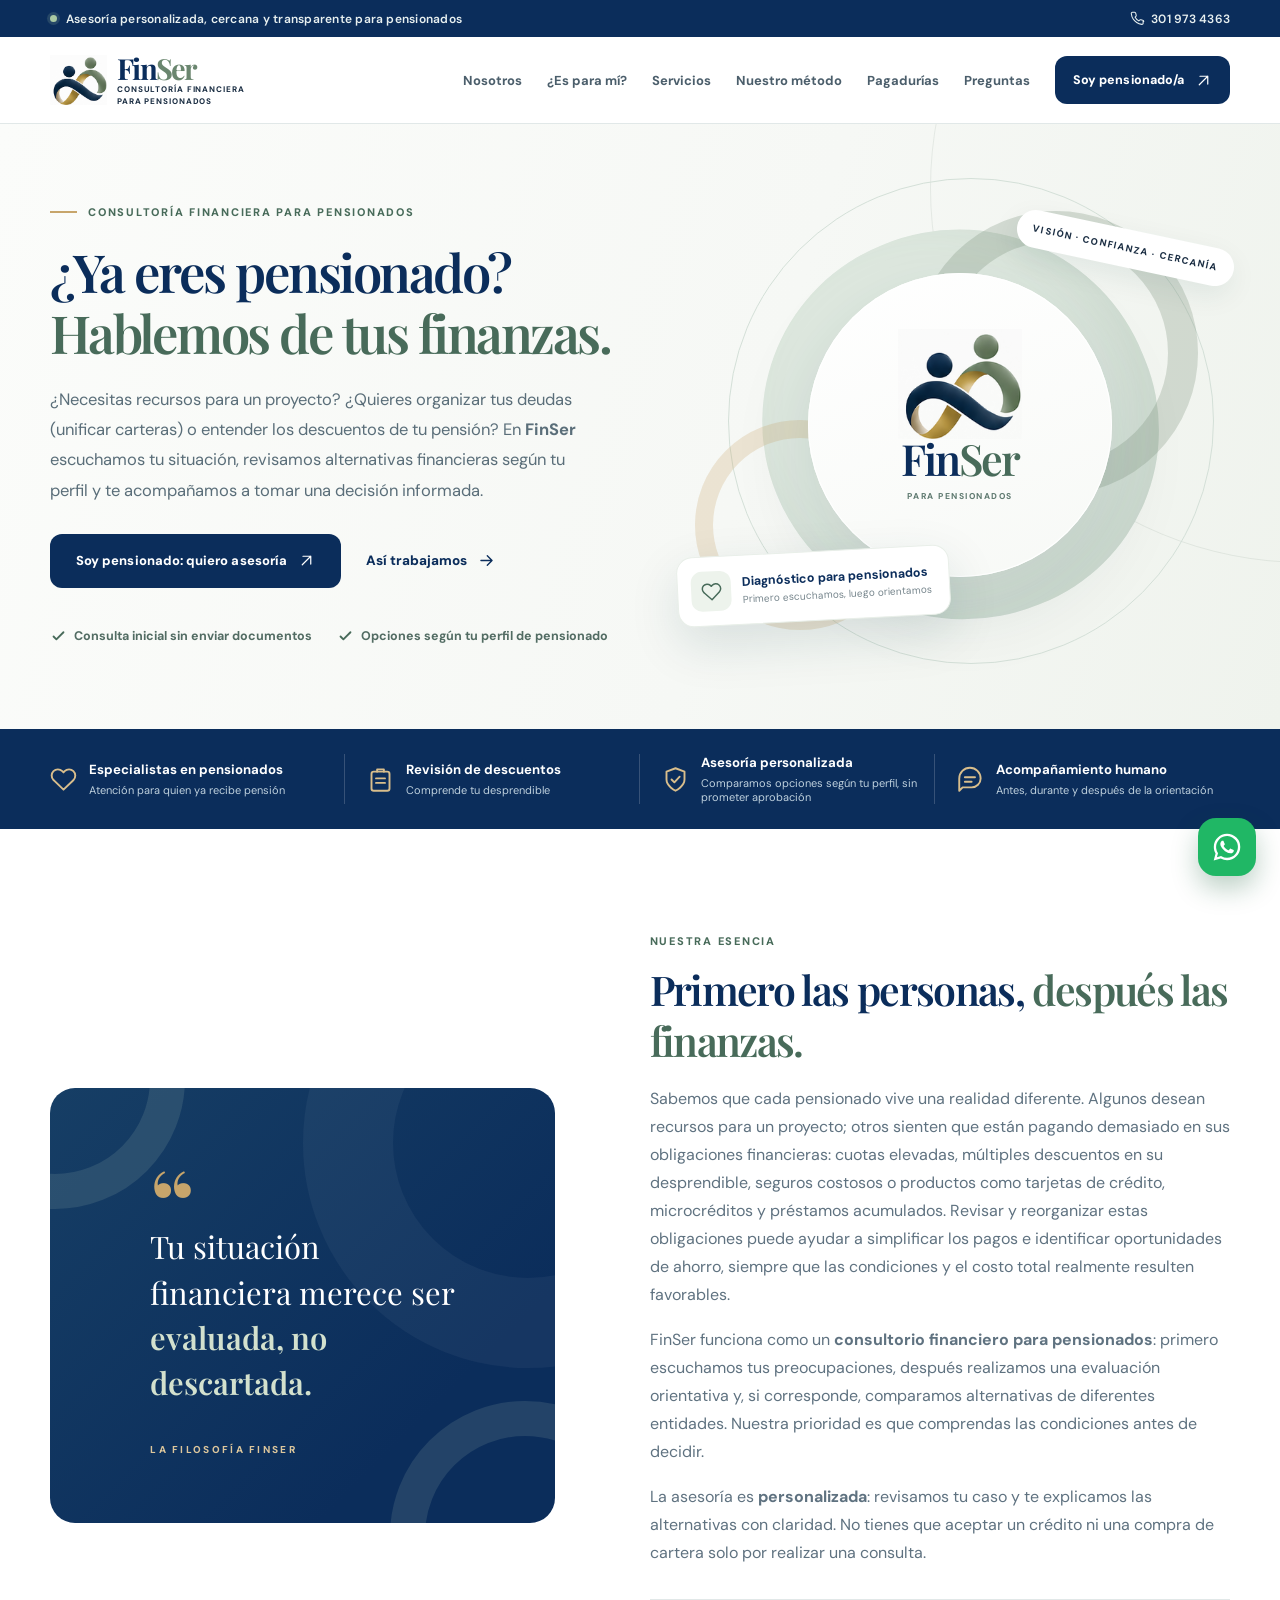
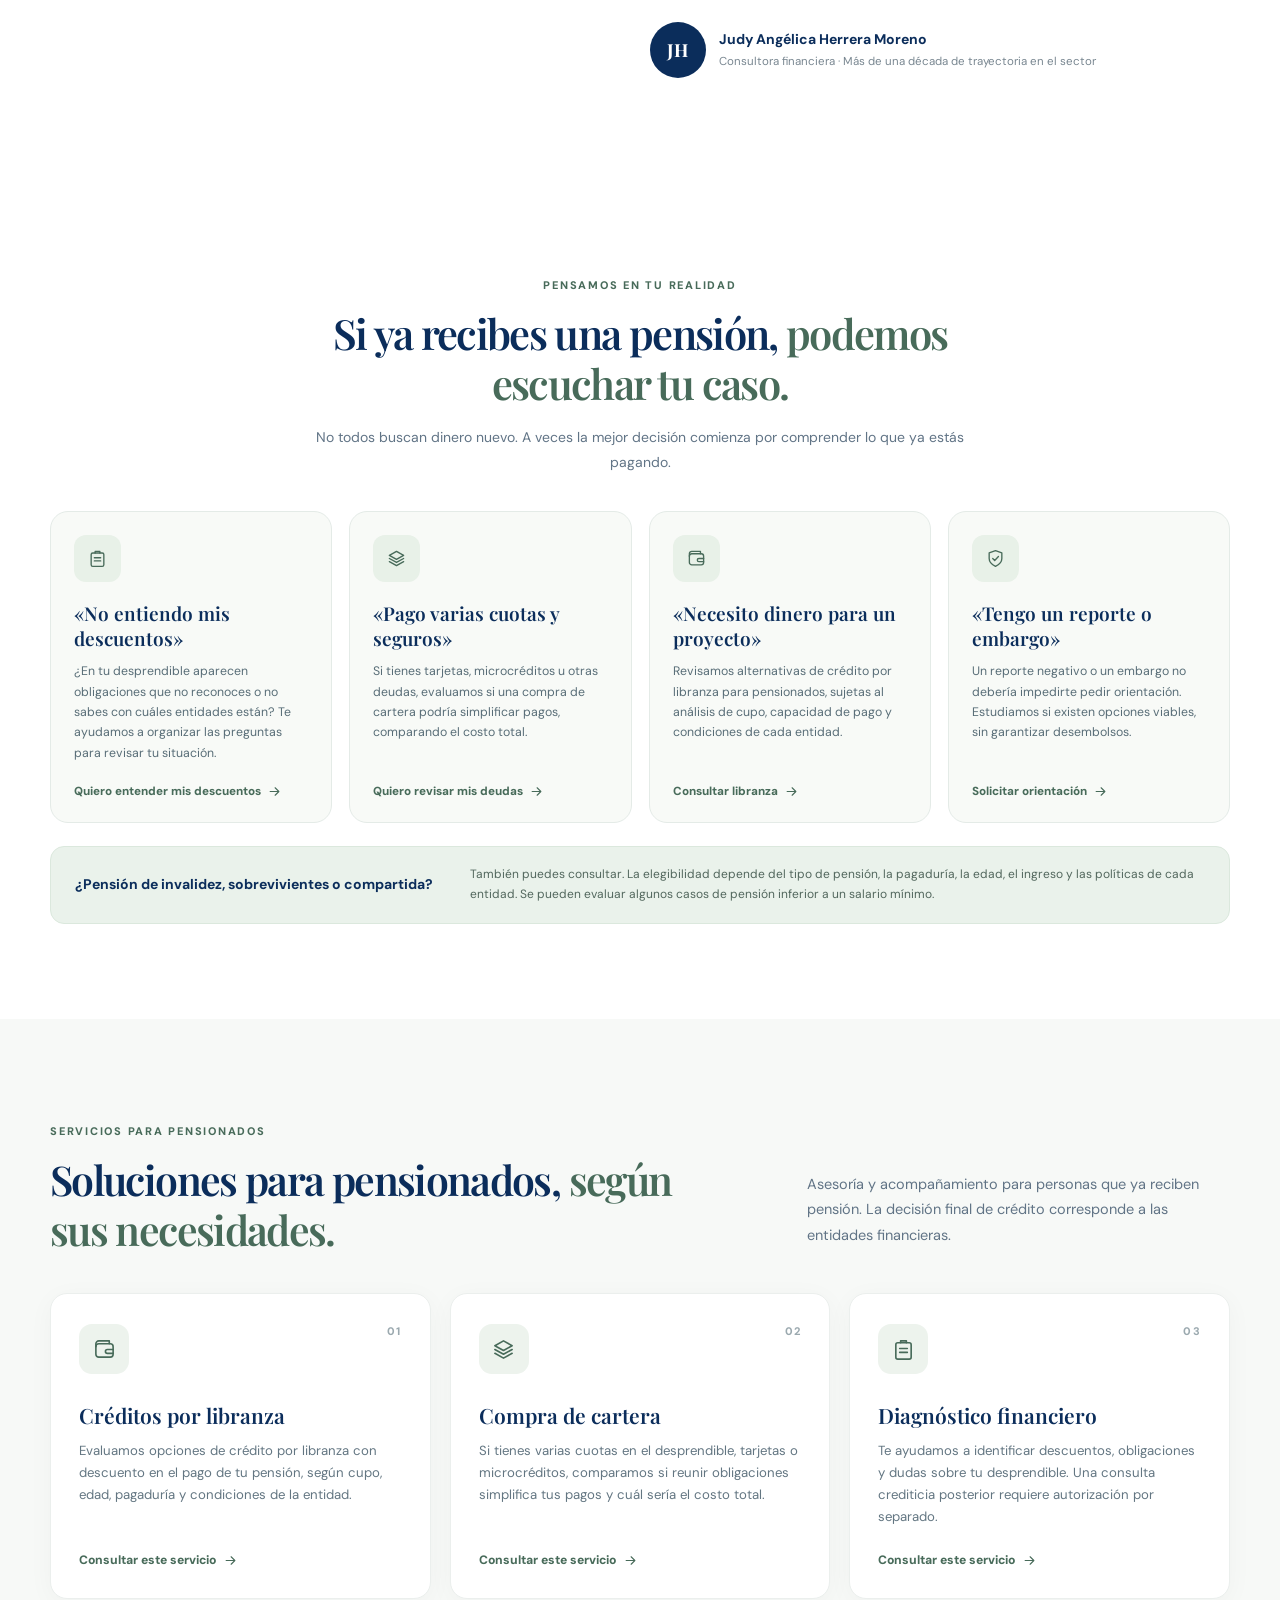
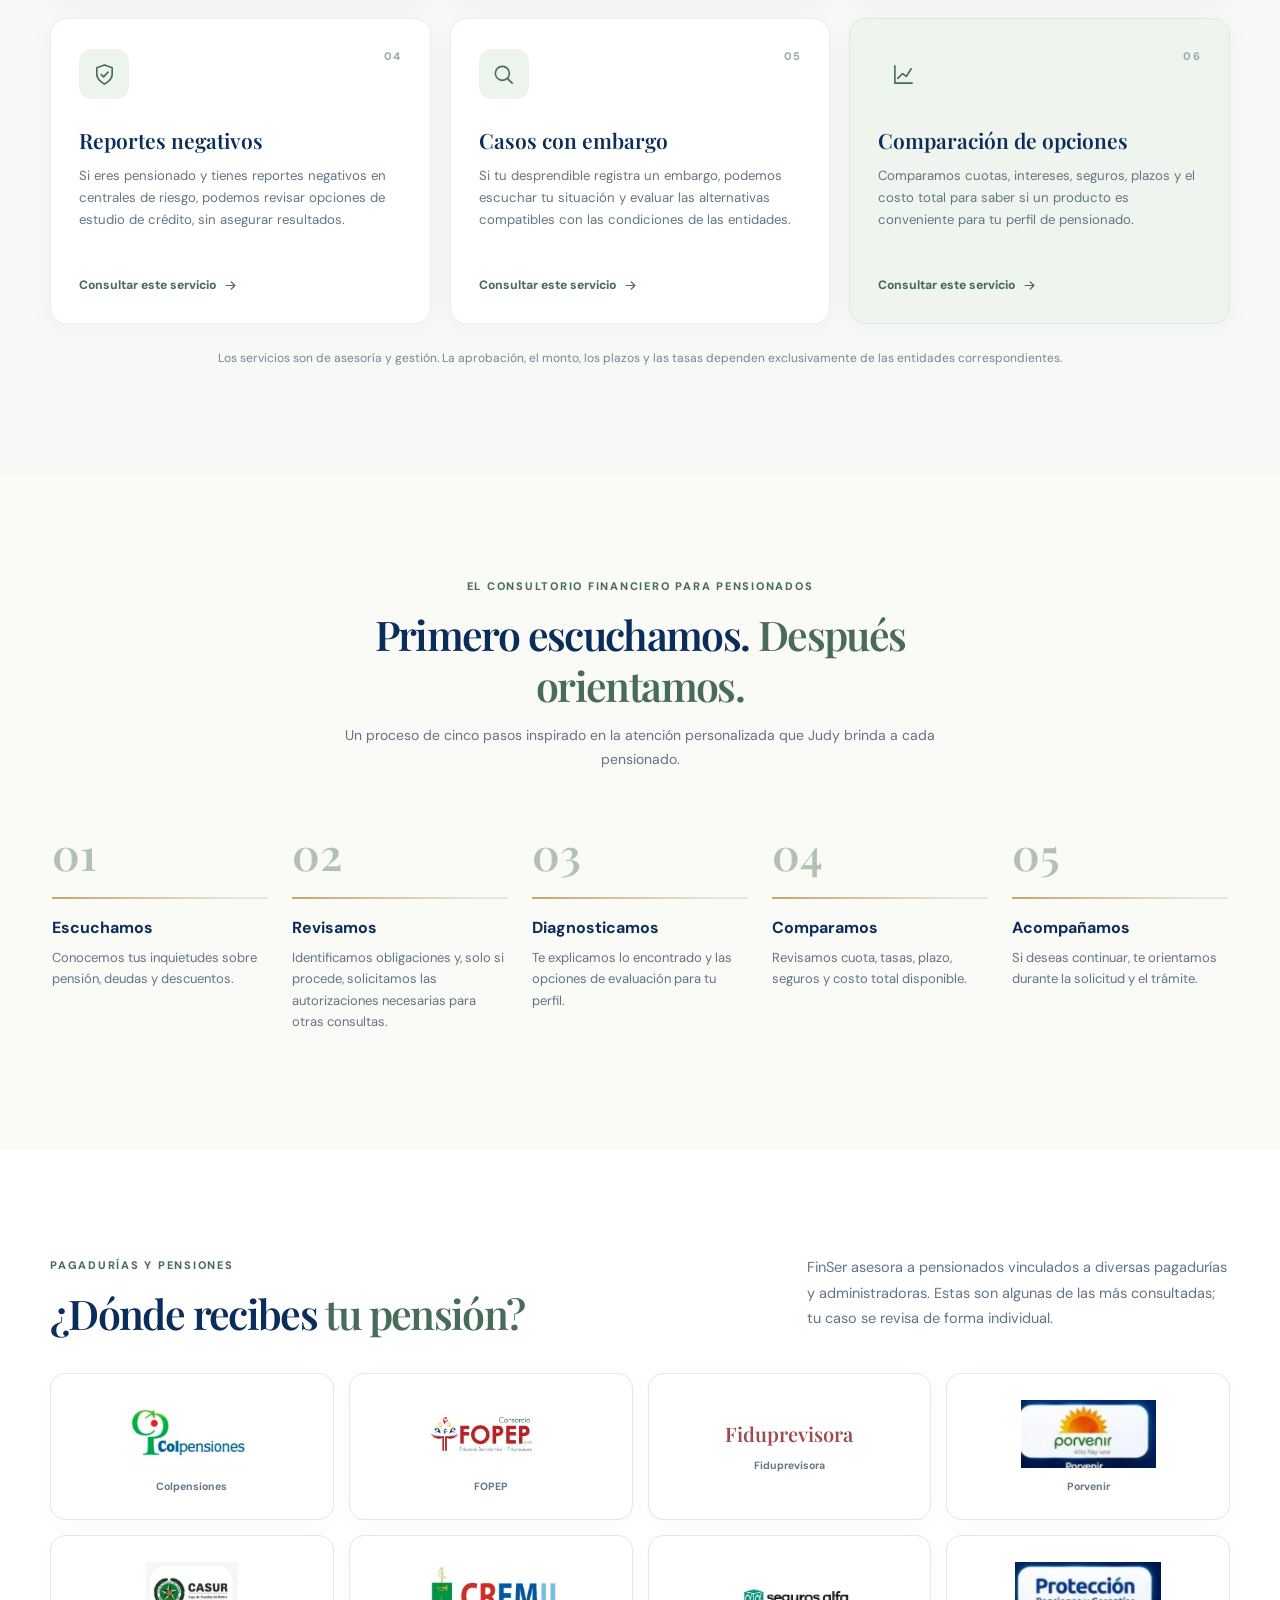
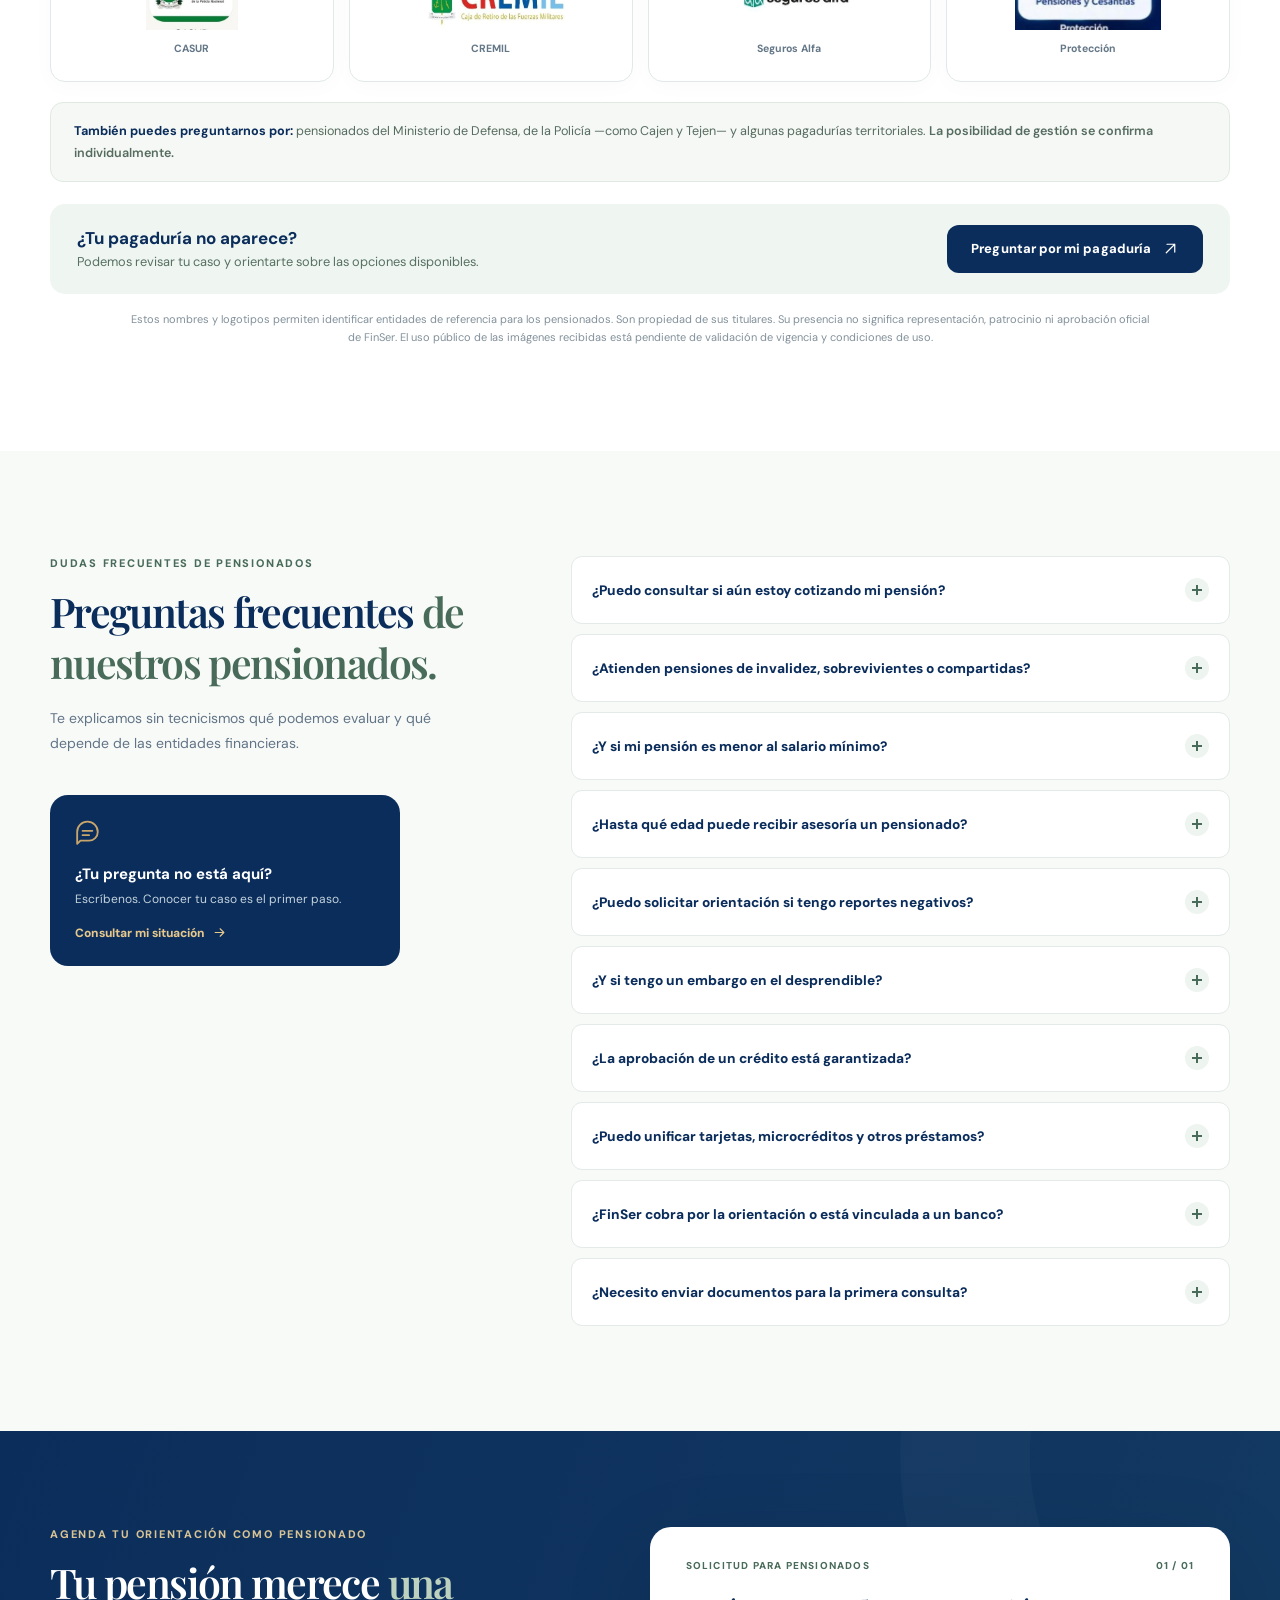
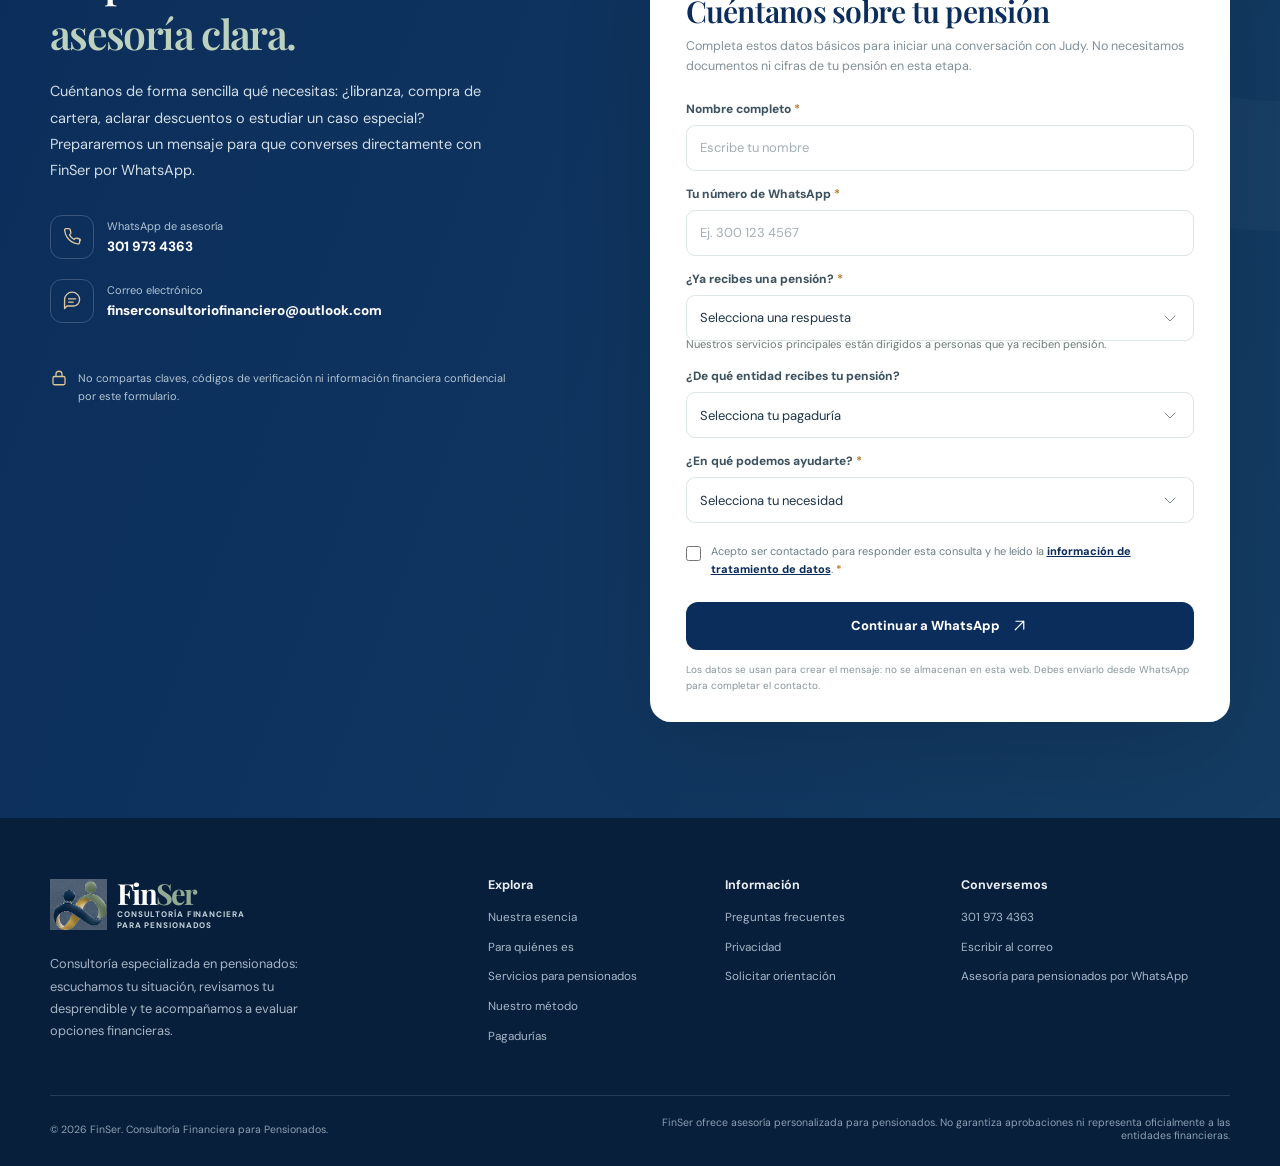
==== commit d29ac9d6: "subida" ====
--- a/index.html
+++ b/index.html
@@ -6,7 +6,7 @@
   <meta name="theme-color" content="#0B2D5B">
   <meta name="description" content="FinSer, consultoría financiera especializada en pensionados en Colombia. Diagnóstico de descuentos de pensión, libranzas, compra de cartera, obligaciones con tarjetas y microcréditos. Orientación en reportes y embargos. Habla con Judy Angélica Herrera Moreno.">
   <meta property="og:title" content="FinSer | Consultoría Financiera para Pensionados">
-  <meta property="og:description" content="FinSer escucha, evalúa y acompaña a pensionados: libranzas, compra de cartera, descuentos en el desprendible y alternativas para distintas situaciones crediticias.">
+  <meta property="og:description" content="Asesoría personalizada para pensionados: revisamos obligaciones, cuotas, descuentos y opciones de libranza o unificación de deudas según cada perfil.">
   <meta property="og:type" content="website">
   <meta name="color-scheme" content="light">
   <title>FinSer | Consultoría Financiera para Pensionados</title>
@@ -35,7 +35,7 @@
  <symbol id="ico-lock" viewBox="0 0 24 24"><rect x="4" y="10" width="16" height="11" rx="2"/><path d="M8 10V7a4 4 0 1 1 8 0v3"/></symbol>
 </svg>
 <a class="skip-link" href="#contenido">Saltar al contenido</a>
-<div class="topbar"><div class="shell topbar-inner"><span class="topbar-message"><span class="presence-dot"></span> Asesoría independiente, cercana y transparente para pensionados</span><a href="tel:+573019734363"><svg class="icon tiny"><use href="#ico-phone"/></svg> 301 973 4363</a></div></div>
+<div class="topbar"><div class="shell topbar-inner"><span class="topbar-message"><span class="presence-dot"></span> Asesoría personalizada, cercana y transparente para pensionados</span><a href="tel:+573019734363"><svg class="icon tiny"><use href="#ico-phone"/></svg> 301 973 4363</a></div></div>
 <header class="site-header" id="inicio"><div class="shell nav-wrap">
   <a class="brand" href="#inicio" aria-label="FinSer, volver al inicio"><img src="assets/finser-isotipo.png" alt="" width="56" height="50"><span class="brand-name"><strong>Fin<span>Ser</span></strong><small>CONSULTORÍA FINANCIERA<br>PARA PENSIONADOS</small></span></a>
   <button class="nav-toggle" id="navToggle" type="button" aria-expanded="false" aria-controls="siteNav" aria-label="Abrir menú"><span></span><span></span><span></span></button>
@@ -43,14 +43,14 @@
 </div></header>
 <main id="contenido">
 <section class="hero" aria-labelledby="heroTitle"><div class="shell hero-layout">
-  <div class="hero-copy"><div class="eyebrow"><span class="eyebrow-rule"></span> CONSULTORÍA FINANCIERA PARA PENSIONADOS</div><h1 id="heroTitle">¿Ya eres pensionado? <em>Hablemos de tus finanzas.</em></h1><p class="hero-lead">¿Necesitas dinero, tienes varios descuentos en tu desprendible o quieres organizar tus deudas? En <strong>FinSer</strong> escuchamos tu situación, evaluamos opciones de libranza y compra de cartera y te acompañamos a tomar una decisión informada.</p>
+  <div class="hero-copy"><div class="eyebrow"><span class="eyebrow-rule"></span> CONSULTORÍA FINANCIERA PARA PENSIONADOS</div><h1 id="heroTitle">¿Ya eres pensionado? <em>Hablemos de tus finanzas.</em></h1><p class="hero-lead">¿Necesitas recursos para un proyecto? ¿Quieres organizar tus deudas (unificar carteras) o entender los descuentos de tu pensión? En <strong>FinSer</strong> escuchamos tu situación, revisamos alternativas financieras según tu perfil y te acompañamos a tomar una decisión informada.</p>
   <div class="hero-actions"><a class="button button-primary" href="#contacto">Soy pensionado: quiero asesoría <svg class="icon"><use href="#ico-arrow-up"/></svg></a><a href="#metodo" class="text-cta">Así trabajamos <svg class="icon"><use href="#ico-arrow"/></svg></a></div>
   <div class="hero-trust"><span><svg class="icon"><use href="#ico-check"/></svg> Consulta inicial sin enviar documentos</span><span><svg class="icon"><use href="#ico-check"/></svg> Opciones según tu perfil de pensionado</span></div>
   </div>
   <div class="hero-visual" aria-label="Concepto visual de confianza y bienestar financiero"><div class="hero-visual-ring ring-a"></div><div class="hero-visual-ring ring-b"></div><div class="hero-visual-core"><img src="assets/finser-isotipo.png" alt="Isotipo de FinSer"><div class="visual-brand"><strong>Fin<span>Ser</span></strong><small>PARA PENSIONADOS</small></div></div><div class="visual-note"><div class="note-mark"><svg class="icon"><use href="#ico-heart"/></svg></div><div><strong>Diagnóstico para pensionados</strong><span>Primero escuchamos, luego orientamos</span></div></div><div class="visual-chip">VISIÓN · CONFIANZA · CERCANÍA</div></div>
 </div></section>
-<div class="promise-band"><div class="shell promises"><div><svg class="icon"><use href="#ico-heart"/></svg><span><strong>Especialistas en pensionados</strong><small>Atención para quien ya recibe pensión</small></span></div><div><svg class="icon"><use href="#ico-clipboard"/></svg><span><strong>Revisión de descuentos</strong><small>Comprende tu desprendible</small></span></div><div><svg class="icon"><use href="#ico-shield"/></svg><span><strong>Asesoría independiente</strong><small>Comparamos opciones, sin prometer aprobación</small></span></div><div><svg class="icon"><use href="#ico-message"/></svg><span><strong>Acompañamiento humano</strong><small>Antes, durante y después de la orientación</small></span></div></div></div>
-<section class="section statement" id="nosotros"><div class="shell statement-grid"><div class="statement-image"><div class="quote-card"><div class="quote-mark">“</div><p>Tu situación financiera merece ser <strong>evaluada, no descartada.</strong></p><span>LA FILOSOFÍA FINSER</span></div><div class="statement-orbit orbit-top"></div><div class="statement-orbit orbit-bottom"></div></div><div class="statement-text"><div class="section-tag">NUESTRA ESENCIA</div><h2>Primero las personas, <span>después las finanzas.</span></h2><p>Sabemos que cada pensionado vive una realidad diferente: algunos desean recursos para un proyecto y otros necesitan entender descuentos de su desprendible, tarjetas, microcréditos o préstamos que se han acumulado.</p><p>FinSer funciona como un <strong>consultorio financiero para pensionados</strong>: primero escuchamos tus preocupaciones, después realizamos una evaluación orientativa y, si corresponde, comparamos alternativas de diferentes entidades. Nuestra prioridad es que comprendas las condiciones antes de decidir.</p><p>La asesoría es independiente: no tienes que aceptar un crédito ni una compra de cartera solo por realizar una consulta.</p><div class="advisor-signature"><div class="advisor-monogram">JH</div><div><strong>Judy Angélica Herrera Moreno</strong><small>Consultora financiera · Más de una década de trayectoria en el sector</small></div></div></div></div></section>
+<div class="promise-band"><div class="shell promises"><div><svg class="icon"><use href="#ico-heart"/></svg><span><strong>Especialistas en pensionados</strong><small>Atención para quien ya recibe pensión</small></span></div><div><svg class="icon"><use href="#ico-clipboard"/></svg><span><strong>Revisión de descuentos</strong><small>Comprende tu desprendible</small></span></div><div><svg class="icon"><use href="#ico-shield"/></svg><span><strong>Asesoría personalizada</strong><small>Comparamos opciones según tu perfil, sin prometer aprobación</small></span></div><div><svg class="icon"><use href="#ico-message"/></svg><span><strong>Acompañamiento humano</strong><small>Antes, durante y después de la orientación</small></span></div></div></div>
+<section class="section statement" id="nosotros"><div class="shell statement-grid"><div class="statement-image"><div class="quote-card"><div class="quote-mark">“</div><p>Tu situación financiera merece ser <strong>evaluada, no descartada.</strong></p><span>LA FILOSOFÍA FINSER</span></div><div class="statement-orbit orbit-top"></div><div class="statement-orbit orbit-bottom"></div></div><div class="statement-text"><div class="section-tag">NUESTRA ESENCIA</div><h2>Primero las personas, <span>después las finanzas.</span></h2><p>Sabemos que cada pensionado vive una realidad diferente. Algunos desean recursos para un proyecto; otros sienten que están pagando demasiado en sus obligaciones financieras: cuotas elevadas, múltiples descuentos en su desprendible, seguros costosos o productos como tarjetas de crédito, microcréditos y préstamos acumulados. Revisar y reorganizar estas obligaciones puede ayudar a simplificar los pagos e identificar oportunidades de ahorro, siempre que las condiciones y el costo total realmente resulten favorables.</p><p>FinSer funciona como un <strong>consultorio financiero para pensionados</strong>: primero escuchamos tus preocupaciones, después realizamos una evaluación orientativa y, si corresponde, comparamos alternativas de diferentes entidades. Nuestra prioridad es que comprendas las condiciones antes de decidir.</p><p>La asesoría es <strong>personalizada</strong>: revisamos tu caso y te explicamos las alternativas con claridad. No tienes que aceptar un crédito ni una compra de cartera solo por realizar una consulta.</p><div class="advisor-signature"><div class="advisor-monogram">JH</div><div><strong>Judy Angélica Herrera Moreno</strong><small>Consultora financiera · Más de una década de trayectoria en el sector</small></div></div></div></div></section>
 <section class="section situations-section" id="situaciones" aria-labelledby="situationTitle"><div class="shell">
  <div class="situations-intro"><div class="section-tag">PENSAMOS EN TU REALIDAD</div><h2 id="situationTitle">Si ya recibes una pensión, <span>podemos escuchar tu caso.</span></h2><p>No todos buscan dinero nuevo. A veces la mejor decisión comienza por comprender lo que ya estás pagando.</p></div>
  <div class="situations-grid">
@@ -83,7 +83,7 @@
  <div class="entity-card"><img src="assets/pagadurias/seguros-alfa.webp" alt="Seguros Alfa" loading="lazy"><span>Seguros Alfa</span></div>
  <div class="entity-card"><img src="assets/pagadurias/proteccion.webp" alt="Protección" loading="lazy"><span>Protección</span></div>
 </div>
-<div class="entity-more"><strong>También puedes preguntarnos por:</strong> Positiva, Skandia, SURA, otras entidades privadas, pensionados de defensa y policía y algunas pagadurías territoriales. <span>La posibilidad de gestión se confirma individualmente.</span></div>
+<div class="entity-more"><strong>También puedes preguntarnos por:</strong> pensionados del Ministerio de Defensa, de la Policía —como Cajen y Tejen— y algunas pagadurías territoriales. <span>La posibilidad de gestión se confirma individualmente.</span></div>
 <div class="entity-after"><div><strong>¿Tu pagaduría no aparece?</strong><span>Podemos revisar tu caso y orientarte sobre las opciones disponibles.</span></div><a class="button button-primary" href="#contacto">Preguntar por mi pagaduría <svg class="icon"><use href="#ico-arrow-up"/></svg></a></div>
 <p class="entity-legal">Estos nombres y logotipos permiten identificar entidades de referencia para los pensionados. Son propiedad de sus titulares. Su presencia no significa representación, patrocinio ni aprobación oficial de FinSer. El uso público de las imágenes recibidas está pendiente de validación de vigencia y condiciones de uso.</p>
 </div></section>
@@ -97,7 +97,7 @@
  <details><summary>¿Y si tengo un embargo en el desprendible?<span class="faq-plus"></span></summary><p>Puedes consultarnos. Cada caso requiere una evaluación individual; las posibilidades dependerán de las condiciones aplicables y de las entidades financieras.</p></details>
  <details><summary>¿La aprobación de un crédito está garantizada?<span class="faq-plus"></span></summary><p>No. FinSer ofrece orientación y acompañamiento, pero las entidades financieras deciden si aprueban y bajo qué condiciones.</p></details>
  <details><summary>¿Puedo unificar tarjetas, microcréditos y otros préstamos?<span class="faq-plus"></span></summary><p>Podemos evaluar una posible compra de cartera o consolidación de obligaciones. No siempre resulta más económica: hay que comparar tasa, seguros, cargos, plazo y costo total antes de decidir.</p></details>
- <details><summary>¿FinSer cobra por la orientación o está vinculada a un banco?<span class="faq-plus"></span></summary><p>FinSer es una consultoría independiente que puede evaluar alternativas con distintas entidades. Antes de cualquier trámite deben informarte los posibles costos o condiciones del servicio, si aplican. Puedes consultar esta información directamente con Judy.</p></details>
+ <details><summary>¿FinSer cobra por la orientación o está vinculada a un banco?<span class="faq-plus"></span></summary><p>FinSer ofrece asesoría personalizada y puede comparar alternativas de distintas entidades según tu perfil de pensionado. No trabajamos exclusivamente para un solo banco. Antes de iniciar cualquier trámite, Judy te explicará los posibles costos o condiciones del servicio, si aplican.</p></details>
  <details><summary>¿Necesito enviar documentos para la primera consulta?<span class="faq-plus"></span></summary><p>Para iniciar basta con tu nombre, WhatsApp, confirmación de que ya recibes pensión, pagaduría y motivo general de la consulta. No envíes contraseñas, códigos ni fotografías de documentos mediante el formulario. Si es necesario algún documento, te explicaremos el canal y el tratamiento de datos.</p></details>
 </div></div></section>
 <section class="contact-section" id="contacto"><div class="shell contact-layout"><div class="contact-left"><div class="section-tag light-tag">AGENDA TU ORIENTACIÓN COMO PENSIONADO</div><h2>Tu pensión merece <em>una asesoría clara.</em></h2><p>Cuéntanos de forma sencilla qué necesitas: ¿libranza, compra de cartera, aclarar descuentos o estudiar un caso especial? Prepararemos un mensaje para que converses directamente con FinSer por WhatsApp.</p><div class="contact-info"><span class="contact-icon"><svg class="icon"><use href="#ico-phone"/></svg></span><div><span>WhatsApp de asesoría</span><a href="tel:+573019734363">301 973 4363</a></div></div><div class="contact-info"><span class="contact-icon"><svg class="icon"><use href="#ico-message"/></svg></span><div><span>Correo electrónico</span><a href="mailto:finserconsultoriofinanciero@outlook.com">finserconsultoriofinanciero@outlook.com</a></div></div><p class="micro-warning"><svg class="icon"><use href="#ico-lock"/></svg> No compartas claves, códigos de verificación ni información financiera confidencial por este formulario.</p></div>
@@ -105,13 +105,13 @@
  <label for="leadName">Nombre completo <b>*</b></label><input type="text" id="leadName" name="name" maxlength="90" autocomplete="name" placeholder="Escribe tu nombre" required>
  <label for="leadPhone">Tu número de WhatsApp <b>*</b></label><input type="tel" id="leadPhone" name="phone" maxlength="18" inputmode="tel" autocomplete="tel" placeholder="Ej. 300 123 4567" required>
  <label for="leadPensionStatus">¿Ya recibes una pensión? <b>*</b></label><select id="leadPensionStatus" name="pensionStatus" required><option value="">Selecciona una respuesta</option><option value="Sí, ya recibo pensión">Sí, ya recibo pensión</option><option value="Aún no, estoy cotizando o en trámite">Aún no, estoy cotizando o en trámite</option></select><p class="form-hint" id="pensionHint" aria-live="polite">Nuestros servicios principales están dirigidos a personas que ya reciben pensión.</p>
- <label for="leadPayer">¿De qué entidad recibes tu pensión?</label><select id="leadPayer" name="payer"><option value="">Selecciona tu pagaduría</option><option>Colpensiones</option><option>FOPEP</option><option>Fiduprevisora</option><option>Porvenir</option><option>CASUR</option><option>CREMIL</option><option>Seguros Alfa</option><option>Protección</option><option>Positiva</option><option>Skandia</option><option>SURA</option><option>Otra entidad / No sé</option></select>
+ <label for="leadPayer">¿De qué entidad recibes tu pensión?</label><select id="leadPayer" name="payer"><option value="">Selecciona tu pagaduría</option><option>Colpensiones</option><option>FOPEP</option><option>Fiduprevisora</option><option>Porvenir</option><option>CASUR</option><option>CREMIL</option><option>Seguros Alfa</option><option>Protección</option><option>Positiva</option><option>Skandia</option><option>SURA</option><option>Ministerio de Defensa</option><option>Cajen</option><option>Tejen</option><option>Pagaduría territorial</option><option>Otra entidad / No sé</option></select>
  <label for="leadInterest">¿En qué podemos ayudarte? <b>*</b></label><select id="leadInterest" name="interest" required><option value="">Selecciona tu necesidad</option><option>Créditos por libranza</option><option>Compra de cartera</option><option>Diagnóstico financiero</option><option>Evaluación con reportes negativos</option><option>Orientación sobre embargos</option><option>Comparación de alternativas</option><option>Otro motivo</option></select>
  <label class="consent"><input type="checkbox" id="leadConsent" required><span>Acepto ser contactado para responder esta consulta y he leído la <a href="privacidad.html" target="_blank" rel="noopener noreferrer">información de tratamiento de datos</a>. <b>*</b></span></label>
  <button type="submit" class="button button-primary submit-btn">Continuar a WhatsApp <svg class="icon"><use href="#ico-arrow-up"/></svg></button>
  <p id="leadStatus" class="form-status" role="status" aria-live="polite"></p><small>Los datos se usan para crear el mensaje: no se almacenan en esta web. Debes enviarlo desde WhatsApp para completar el contacto.</small>
 </form></div></section>
 </main>
-<footer class="site-footer"><div class="shell footer-grid"><div class="footer-about"><a class="brand footer-brand" href="#inicio"><img src="assets/finser-isotipo.png" alt="" width="52" height="50"><span class="brand-name"><strong>Fin<span>Ser</span></strong><small>CONSULTORÍA FINANCIERA<br>PARA PENSIONADOS</small></span></a><p>Consultoría especializada en pensionados: escuchamos tu situación, revisamos tu desprendible y te acompañamos a evaluar opciones financieras.</p></div><div class="footer-links"><h3>Explora</h3><a href="#nosotros">Nuestra esencia</a><a href="#situaciones">Para quiénes es</a><a href="#servicios">Servicios para pensionados</a><a href="#metodo">Nuestro método</a><a href="#pagadurias">Pagadurías</a></div><div class="footer-links"><h3>Información</h3><a href="#preguntas">Preguntas frecuentes</a><a href="privacidad.html">Privacidad</a><a href="#contacto">Solicitar orientación</a></div><div class="footer-links"><h3>Conversemos</h3><a href="tel:+573019734363">301 973 4363</a><a href="mailto:finserconsultoriofinanciero@outlook.com">Escribir al correo</a><a href="#contacto">Asesoría para pensionados por WhatsApp</a></div></div><div class="shell footer-bottom"><span>© <span data-year></span> FinSer. Consultoría Financiera para Pensionados.</span><span>FinSer es una consultoría independiente. No garantiza aprobaciones ni representa a las entidades financieras.</span></div></footer>
+<footer class="site-footer"><div class="shell footer-grid"><div class="footer-about"><a class="brand footer-brand" href="#inicio"><img src="assets/finser-isotipo.png" alt="" width="52" height="50"><span class="brand-name"><strong>Fin<span>Ser</span></strong><small>CONSULTORÍA FINANCIERA<br>PARA PENSIONADOS</small></span></a><p>Consultoría especializada en pensionados: escuchamos tu situación, revisamos tu desprendible y te acompañamos a evaluar opciones financieras.</p></div><div class="footer-links"><h3>Explora</h3><a href="#nosotros">Nuestra esencia</a><a href="#situaciones">Para quiénes es</a><a href="#servicios">Servicios para pensionados</a><a href="#metodo">Nuestro método</a><a href="#pagadurias">Pagadurías</a></div><div class="footer-links"><h3>Información</h3><a href="#preguntas">Preguntas frecuentes</a><a href="privacidad.html">Privacidad</a><a href="#contacto">Solicitar orientación</a></div><div class="footer-links"><h3>Conversemos</h3><a href="tel:+573019734363">301 973 4363</a><a href="mailto:finserconsultoriofinanciero@outlook.com">Escribir al correo</a><a href="#contacto">Asesoría para pensionados por WhatsApp</a></div></div><div class="shell footer-bottom"><span>© <span data-year></span> FinSer. Consultoría Financiera para Pensionados.</span><span>FinSer ofrece asesoría personalizada para pensionados. No garantiza aprobaciones ni representa oficialmente a las entidades financieras.</span></div></footer>
 <a class="whatsapp-float" id="quickWhatsapp" href="https://wa.me/573019734363?text=Hola%2C%20deseo%20informaci%C3%B3n%20sobre%20la%20asesor%C3%ADa%20financiera%20para%20pensionados." target="_blank" rel="noopener noreferrer" aria-label="Hablar con FinSer por WhatsApp"><svg viewBox="0 0 32 32" fill="currentColor" aria-hidden="true"><path d="M16.03 2.7C8.75 2.7 2.81 8.64 2.8 15.93c0 2.33.61 4.61 1.77 6.62L2.7 29.4l7.03-1.84a13.22 13.22 0 0 0 6.3 1.6h.01c7.28 0 13.22-5.93 13.23-13.22A13.23 13.23 0 0 0 16.03 2.7Zm0 24.15a10.9 10.9 0 0 1-5.57-1.52l-.4-.24-4.16 1.09 1.11-4.05-.26-.42a10.9 10.9 0 1 1 9.28 5.14Zm5.96-8.16c-.33-.16-1.94-.95-2.24-1.06-.3-.11-.52-.16-.74.16-.22.33-.85 1.06-1.04 1.28-.19.22-.39.25-.71.09a9.05 9.05 0 0 1-2.64-1.63 9.86 9.86 0 0 1-1.83-2.27c-.2-.34-.02-.52.15-.69.15-.14.33-.39.49-.58.17-.2.22-.33.33-.55.1-.22.05-.42-.03-.59-.08-.16-.74-1.79-1.02-2.45-.27-.64-.54-.55-.74-.56h-.63c-.22 0-.58.08-.88.42-.3.33-1.15 1.13-1.15 2.75s1.18 3.19 1.35 3.41c.16.22 2.33 3.56 5.65 4.99.79.35 1.41.55 1.9.71.8.25 1.52.21 2.1.13.64-.1 1.94-.79 2.21-1.57.27-.77.27-1.43.19-1.57-.08-.13-.3-.21-.63-.38Z"/></svg></a>
 </body></html>
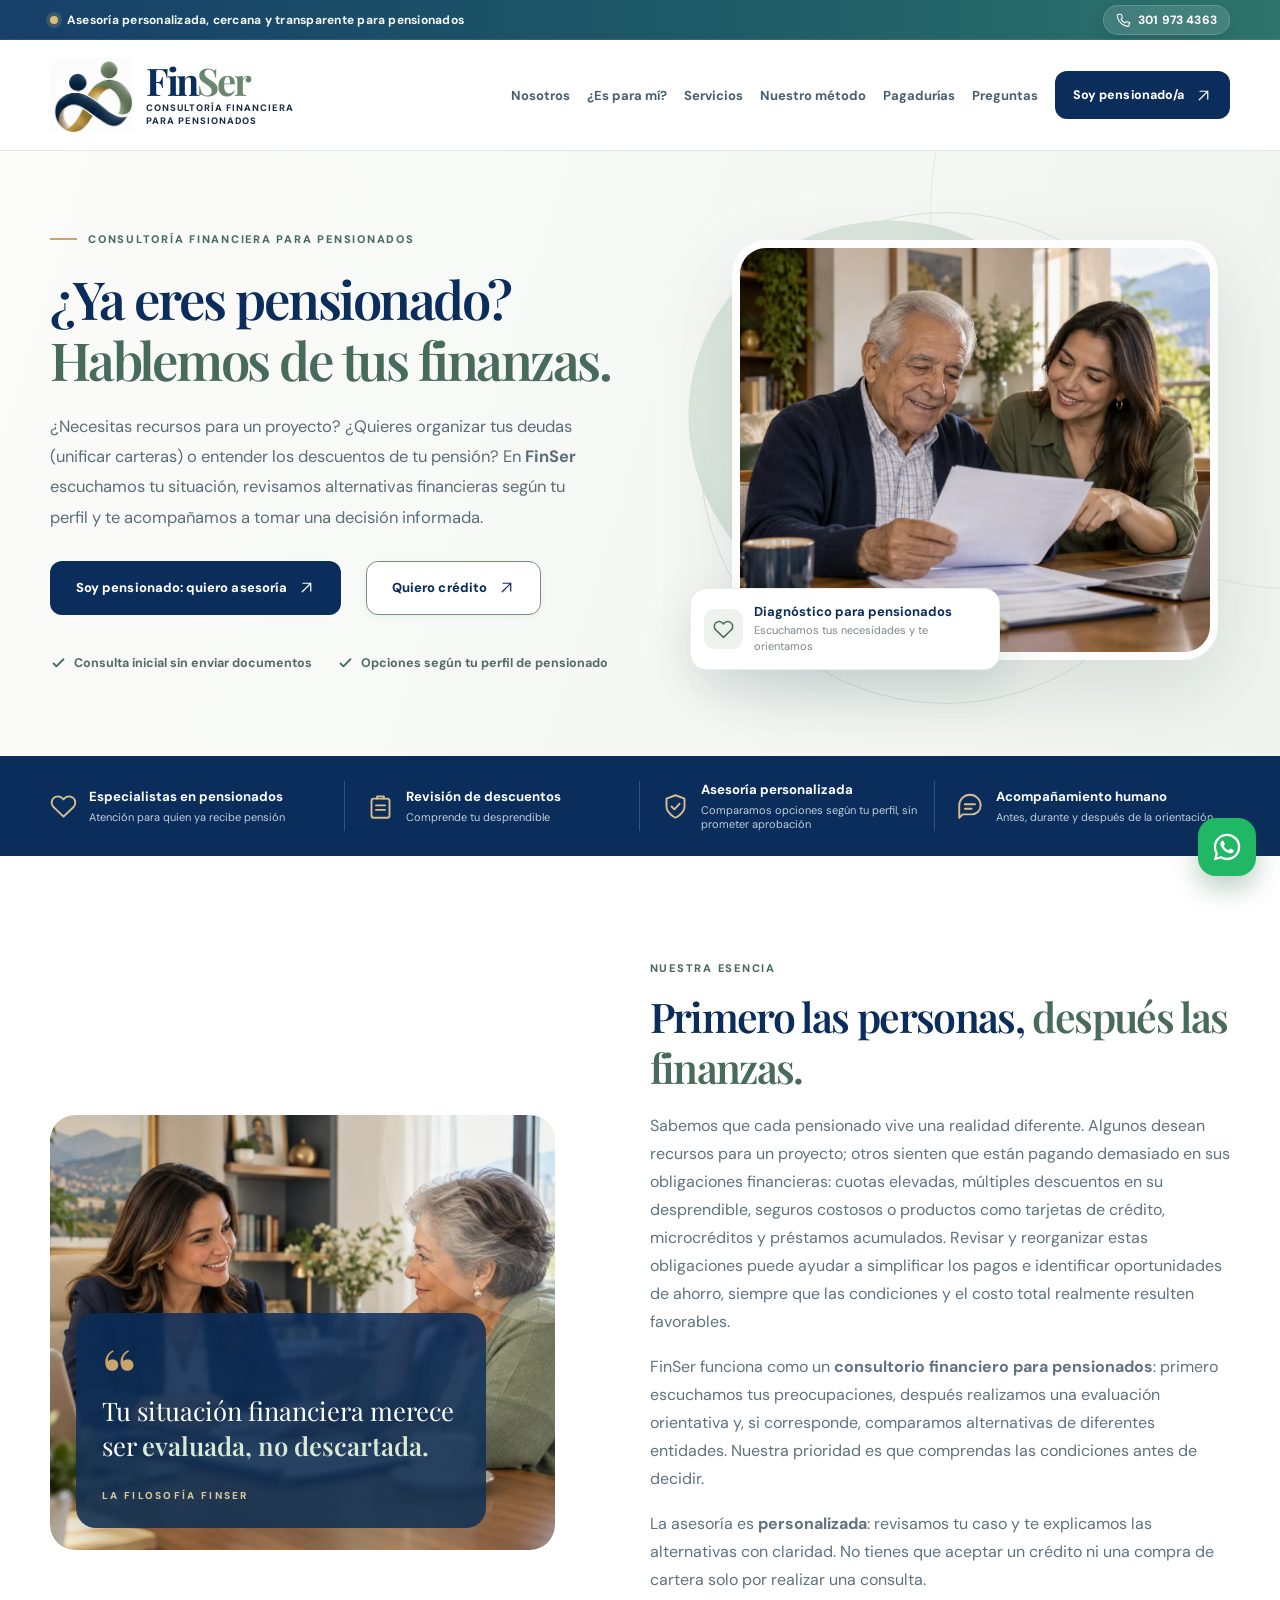
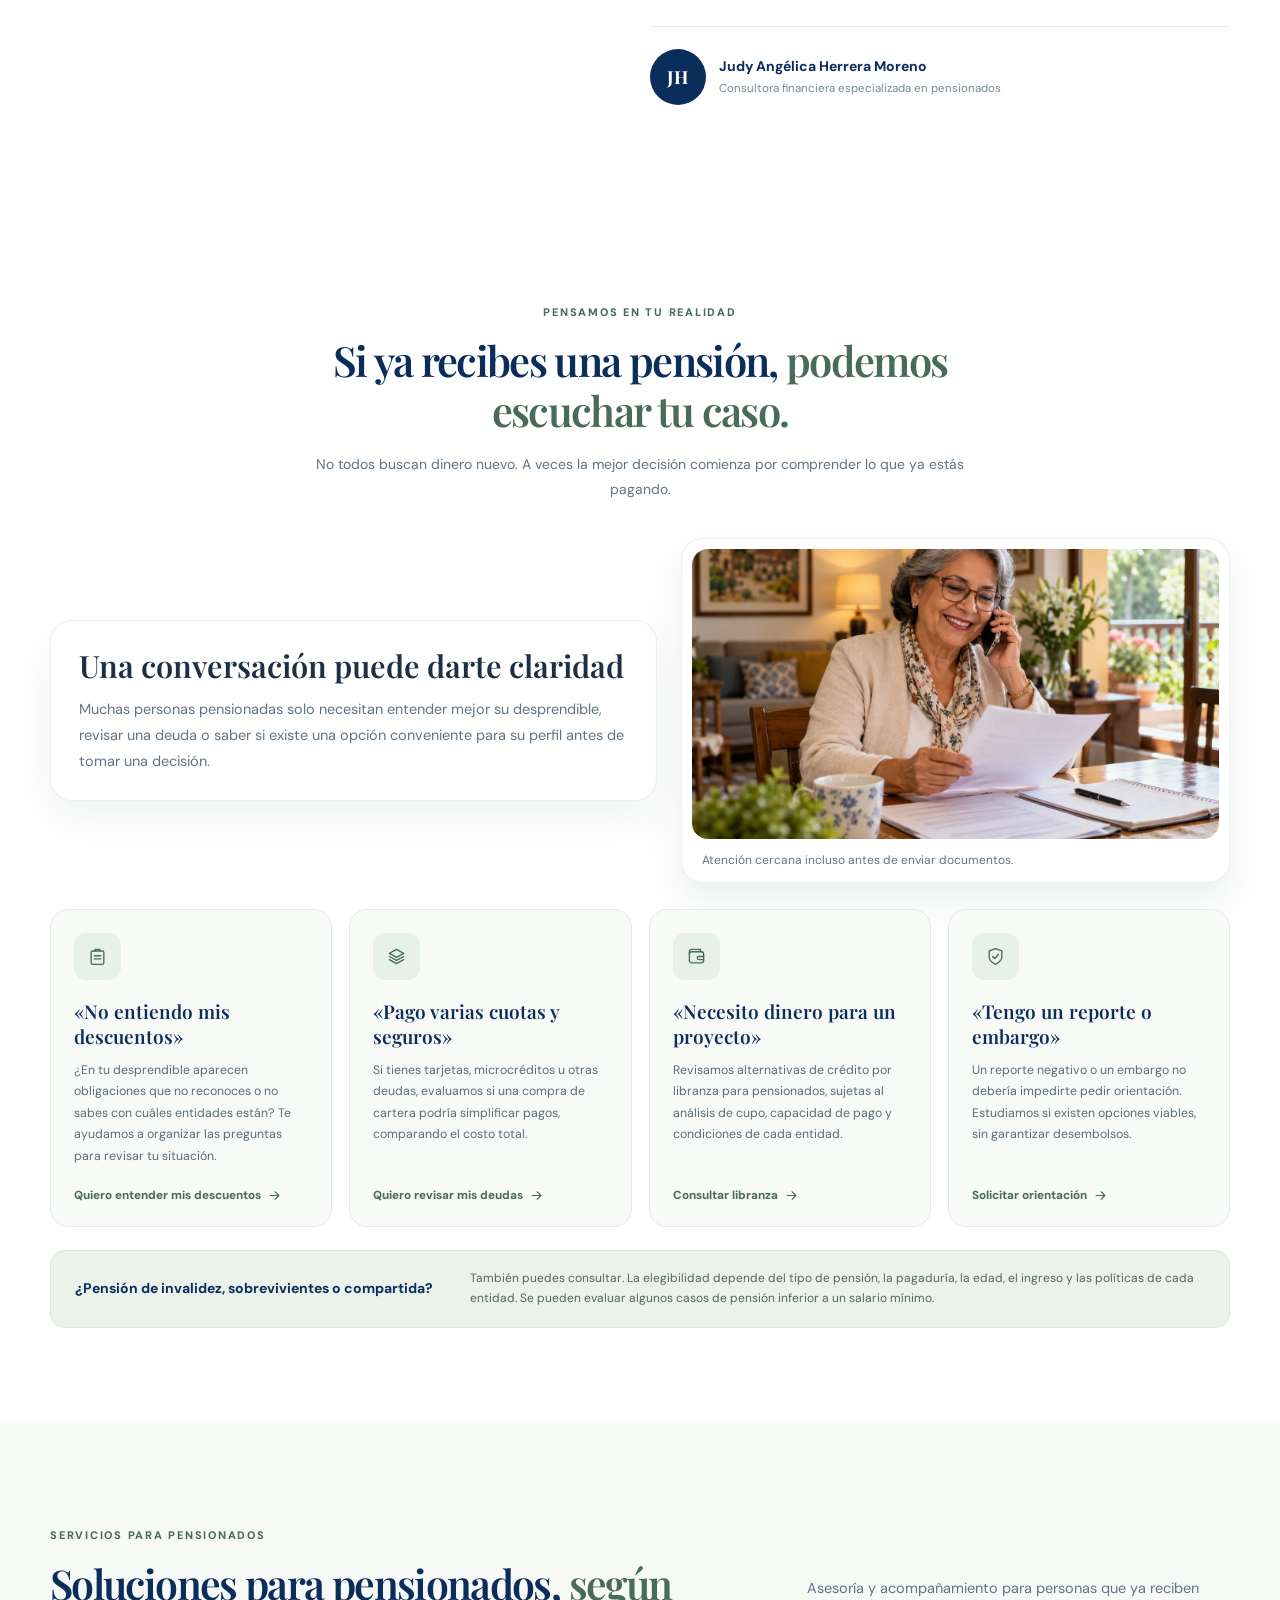
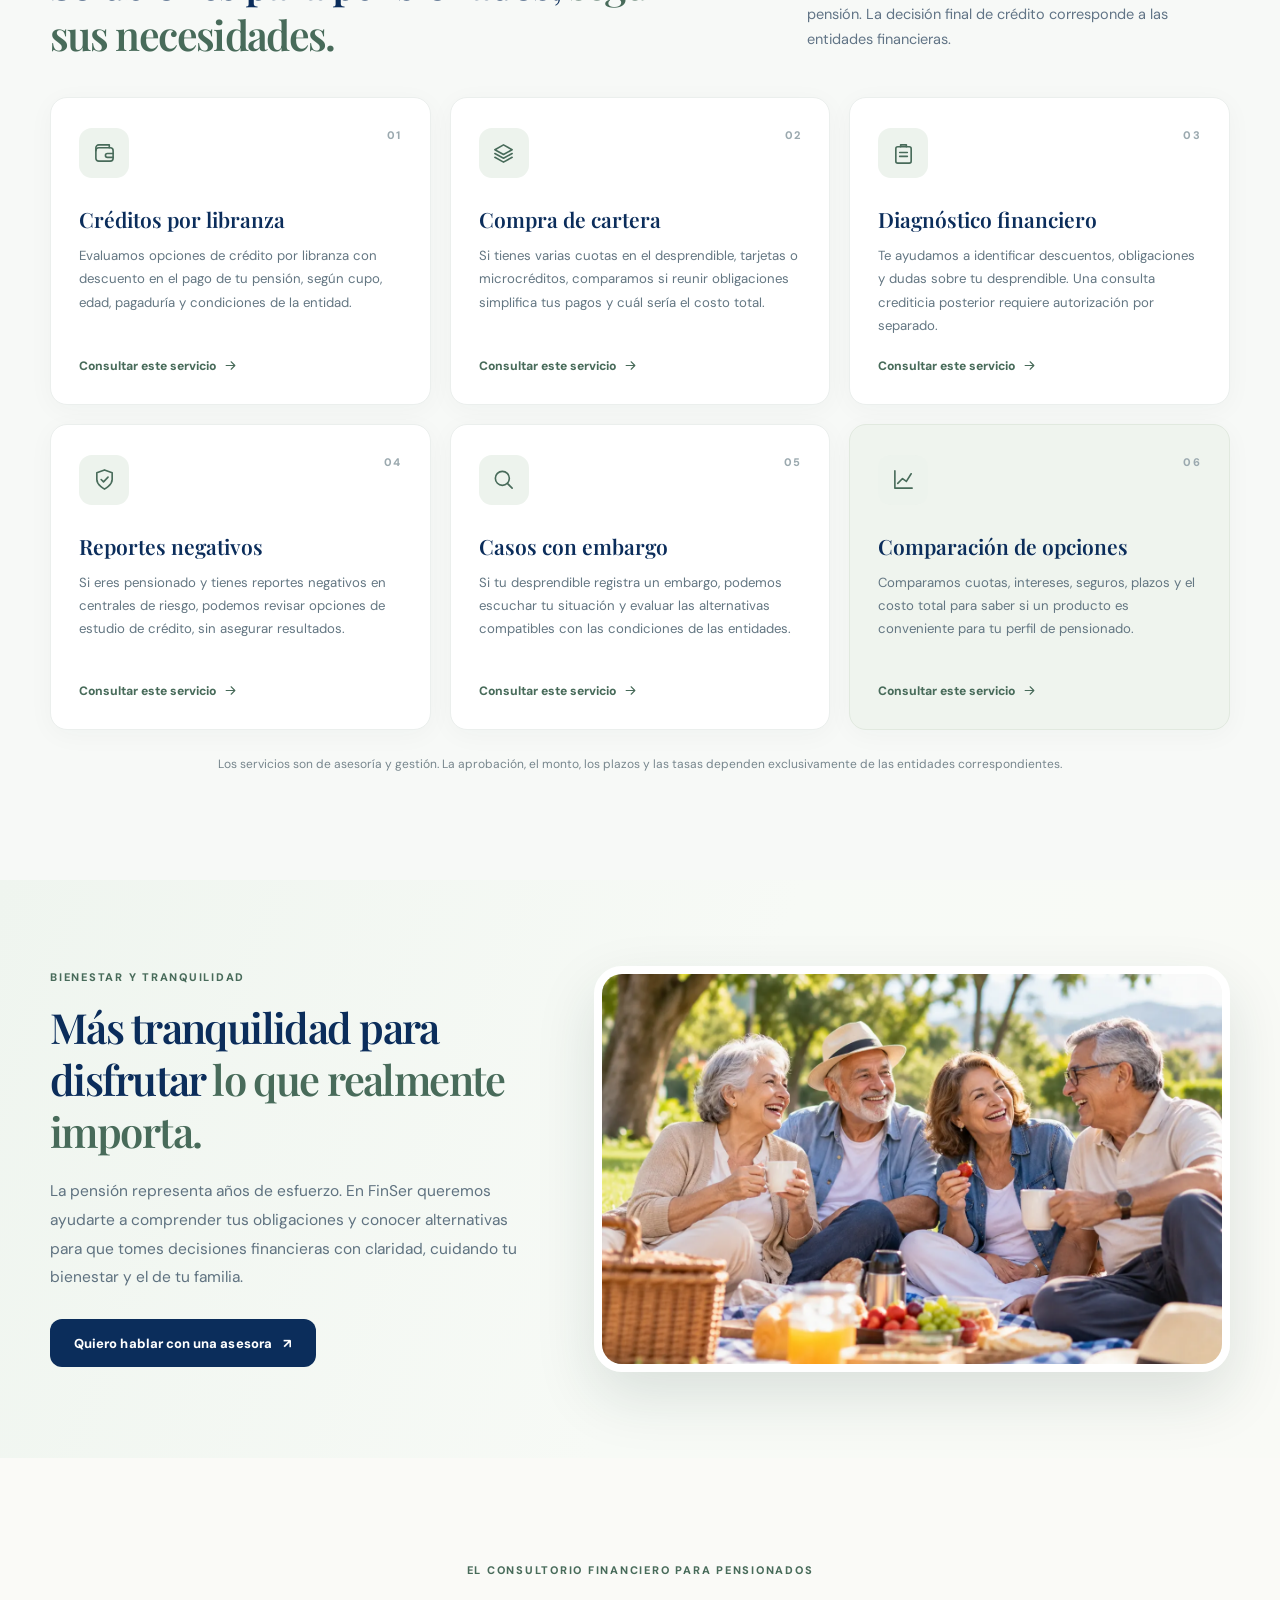
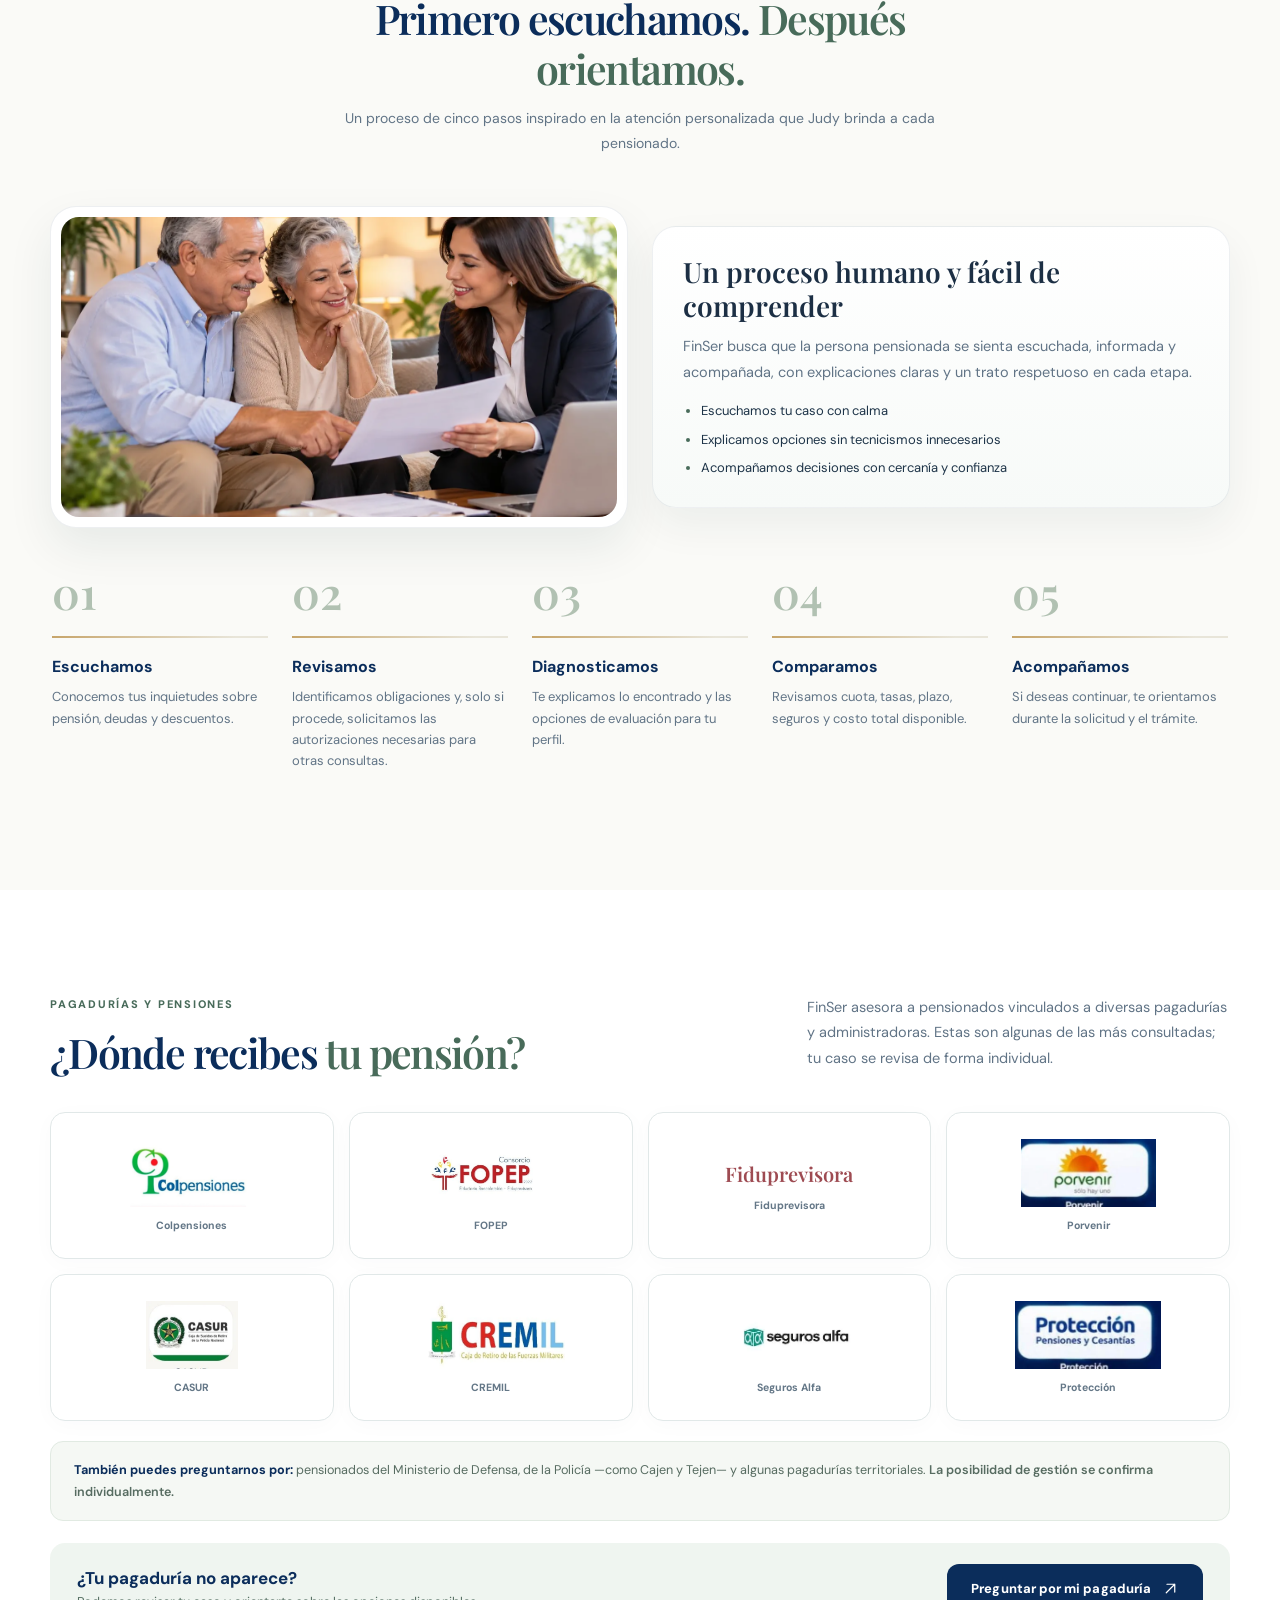
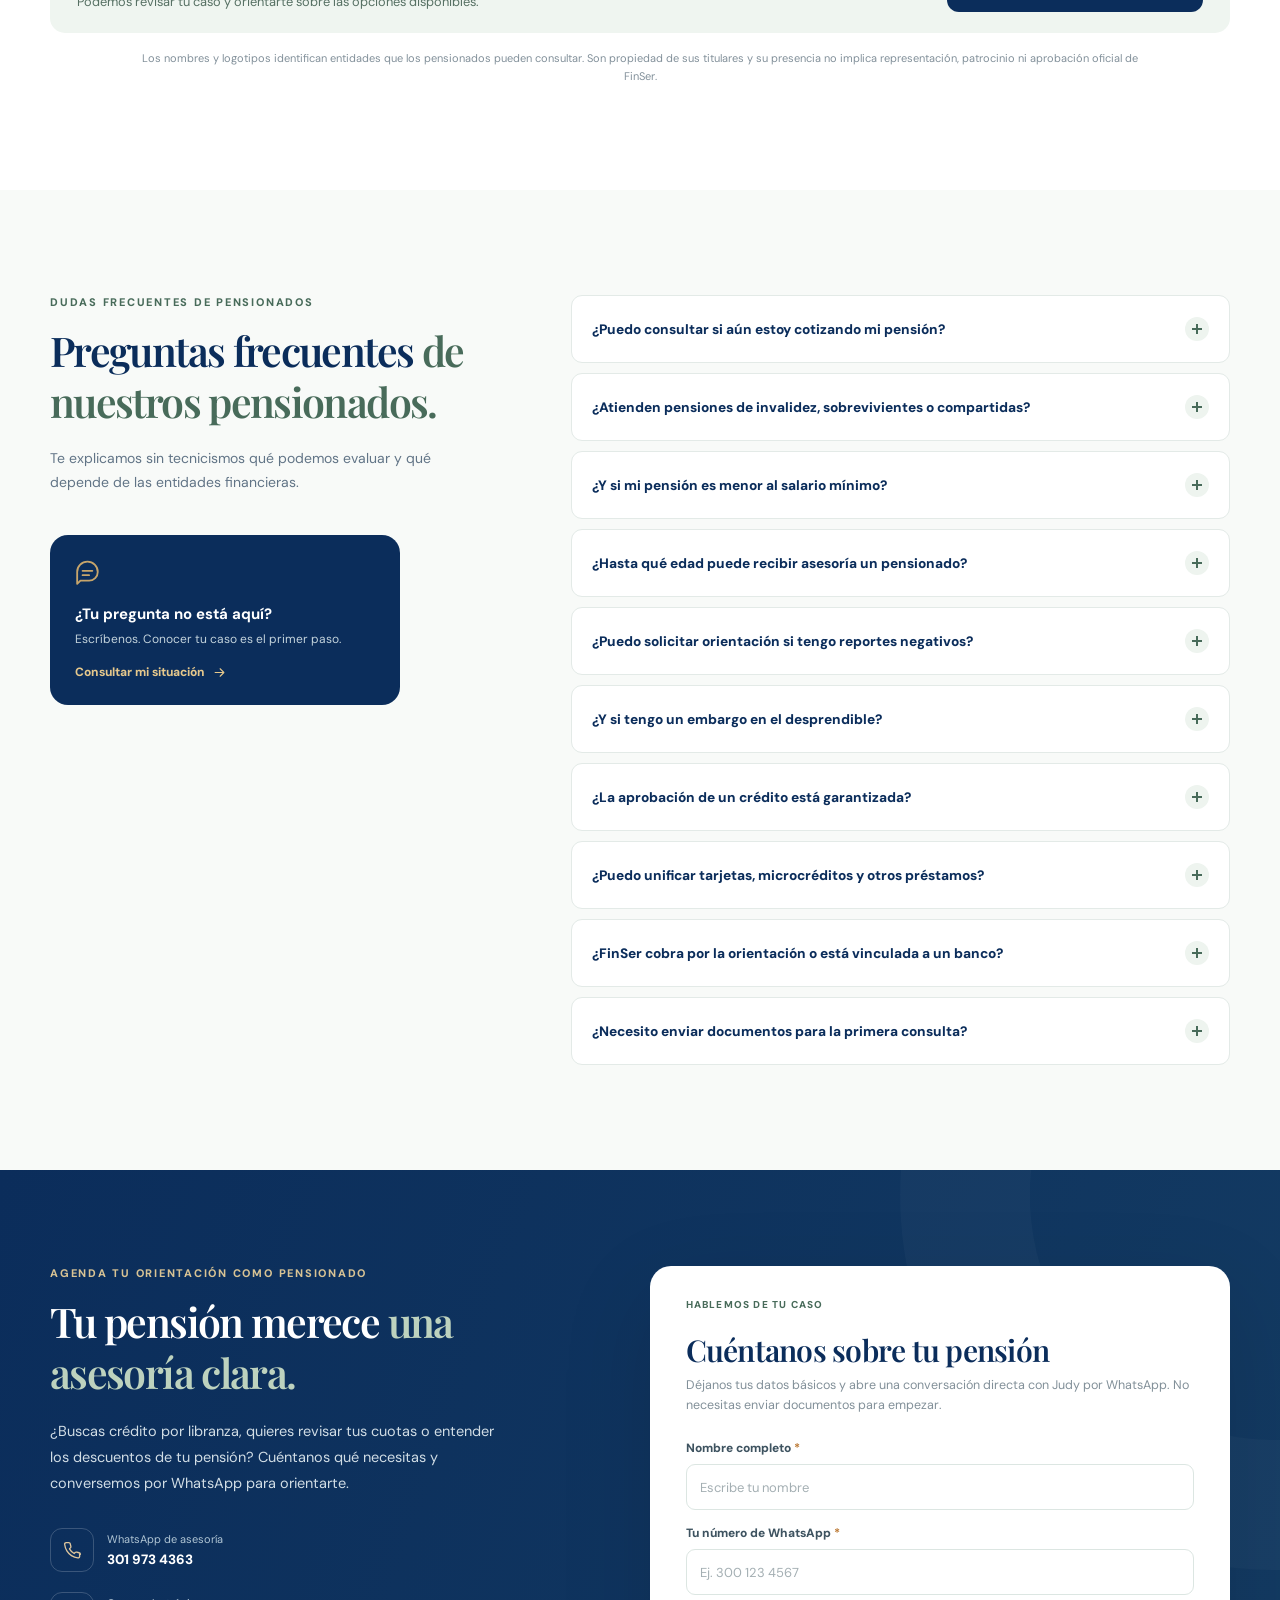
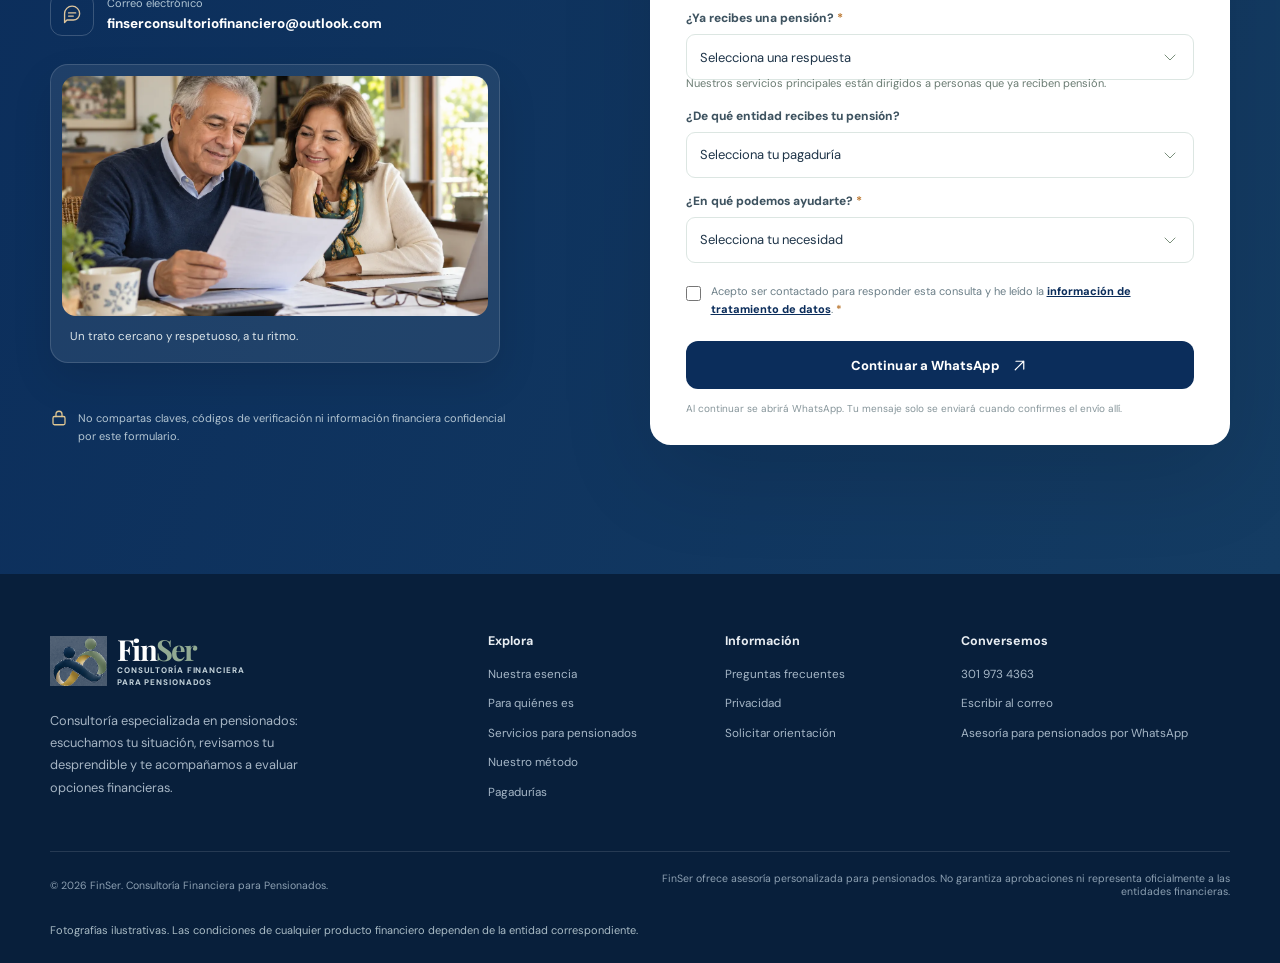
==== commit 9e5f035b: "nm" ====
--- a/index.html
+++ b/index.html
@@ -1,117 +1,124 @@
-<!doctype html>
+<!DOCTYPE html>
+
 <html lang="es-CO">
 <head>
-  <meta charset="utf-8">
-  <meta name="viewport" content="width=device-width, initial-scale=1">
-  <meta name="theme-color" content="#0B2D5B">
-  <meta name="description" content="FinSer, consultoría financiera especializada en pensionados en Colombia. Diagnóstico de descuentos de pensión, libranzas, compra de cartera, obligaciones con tarjetas y microcréditos. Orientación en reportes y embargos. Habla con Judy Angélica Herrera Moreno.">
-  <meta property="og:title" content="FinSer | Consultoría Financiera para Pensionados">
-  <meta property="og:description" content="Asesoría personalizada para pensionados: revisamos obligaciones, cuotas, descuentos y opciones de libranza o unificación de deudas según cada perfil.">
-  <meta property="og:type" content="website">
-  <meta name="color-scheme" content="light">
-  <title>FinSer | Consultoría Financiera para Pensionados</title>
-  <link rel="icon" type="image/png" href="assets/favicon.png">
-  <link rel="preconnect" href="https://fonts.googleapis.com">
-  <link rel="preconnect" href="https://fonts.gstatic.com" crossorigin>
-  <link href="https://fonts.googleapis.com/css2?family=DM+Sans:wght@400;450;500;600;650;700;800&family=Playfair+Display:wght@400;500;600;700&display=swap" rel="stylesheet">
-  <link rel="stylesheet" href="css/styles.css">
-  <script src="js/config.js" defer></script>
-  <script src="js/app.js" defer></script>
+<meta charset="utf-8"/>
+<meta content="width=device-width, initial-scale=1" name="viewport"/>
+<meta content="#0B2D5B" name="theme-color"/>
+<meta content="FinSer: asesoría financiera personalizada para pensionados en Colombia. Créditos por libranza, compra de cartera, revisión de descuentos y orientación financiera. Comunícate con Judy Angélica Herrera Moreno." name="description"/>
+<meta content="FinSer | Consultoría Financiera para Pensionados" property="og:title"/>
+<meta content="Asesoría personalizada para pensionados: revisamos obligaciones, cuotas, descuentos y opciones de libranza o unificación de deudas según cada perfil." property="og:description"/>
+<meta content="website" property="og:type"/>
+<meta content="light" name="color-scheme"/>
+<title>FinSer | Consultoría Financiera para Pensionados</title>
+<link href="assets/favicon.png" rel="icon" type="image/png"/>
+<link href="https://fonts.googleapis.com" rel="preconnect"/>
+<link crossorigin="" href="https://fonts.gstatic.com" rel="preconnect"/>
+<link href="https://fonts.googleapis.com/css2?family=DM+Sans:wght@400;450;500;600;650;700;800&amp;family=Playfair+Display:wght@400;500;600;700&amp;display=swap" rel="stylesheet"/>
+<link href="css/styles.css" rel="stylesheet"/>
+<script defer="" src="js/config.js"></script>
+<script defer="" src="js/app.js"></script>
 </head>
 <body>
-<svg width="0" height="0" class="svg-defs" aria-hidden="true" xmlns="http://www.w3.org/2000/svg">
- <symbol id="ico-arrow" viewBox="0 0 24 24"><path d="M5 12h14M13 6l6 6-6 6"/></symbol>
- <symbol id="ico-arrow-up" viewBox="0 0 24 24"><path d="M6 18 18 6M7 6h11v11"/></symbol>
- <symbol id="ico-phone" viewBox="0 0 24 24"><path d="M21 16.4v3a2 2 0 0 1-2.2 2 18.6 18.6 0 0 1-8.1-2.9 18.2 18.2 0 0 1-5.6-5.6 18.6 18.6 0 0 1-2.9-8.1A2 2 0 0 1 4.2 2h3a2 2 0 0 1 2 1.7c.1 1 .4 2 .7 2.9a2 2 0 0 1-.5 2.1L8.2 9.9a15 15 0 0 0 5.9 5.9l1.2-1.2a2 2 0 0 1 2.1-.5c.9.3 1.9.6 2.9.7a2 2 0 0 1 1.7 2z"/></symbol>
- <symbol id="ico-shield" viewBox="0 0 24 24"><path d="M12 22s8-4 8-10V5l-8-3-8 3v7c0 6 8 10 8 10Z"/><path d="m8.5 12 2.5 2.5 4.7-5"/></symbol>
- <symbol id="ico-heart" viewBox="0 0 24 24"><path d="M20.8 4.6a5.5 5.5 0 0 0-7.8 0L12 5.7l-1.1-1.1a5.5 5.5 0 1 0-7.8 7.8l1.1 1.1L12 21l7.8-7.5 1.1-1.1a5.5 5.5 0 0 0-.1-7.8Z"/></symbol>
- <symbol id="ico-check" viewBox="0 0 24 24"><path d="m5 12 4 4L19 6"/></symbol>
- <symbol id="ico-search" viewBox="0 0 24 24"><circle cx="10.8" cy="10.8" r="7.3"/><path d="m16 16 5 5"/></symbol>
- <symbol id="ico-clipboard" viewBox="0 0 24 24"><rect x="4" y="5" width="16" height="17" rx="2"/><path d="M9 5V3h6v2M8 11h8M8 15h8"/></symbol>
- <symbol id="ico-layers" viewBox="0 0 24 24"><path d="m12 3-9 5 9 5 9-5-9-5Zm-9 9 9 5 9-5M3 16l9 5 9-5"/></symbol>
- <symbol id="ico-wallet" viewBox="0 0 24 24"><rect x="3" y="6" width="18" height="14" rx="3"/><path d="M3 9V6a3 3 0 0 1 3-3h11v3m4 6h-6a2 2 0 0 0 0 4h6"/></symbol>
- <symbol id="ico-chart" viewBox="0 0 24 24"><path d="M3 3v18h18M6 16l5-5 4 3 5-8"/></symbol>
- <symbol id="ico-message" viewBox="0 0 24 24"><path d="M21 11a8 8 0 0 1-8 8H5l-3 3V11a9 9 0 0 1 19 0Z"/><path d="M7 10h9M7 14h6"/></symbol>
- <symbol id="ico-lock" viewBox="0 0 24 24"><rect x="4" y="10" width="16" height="11" rx="2"/><path d="M8 10V7a4 4 0 1 1 8 0v3"/></symbol>
+<svg aria-hidden="true" class="svg-defs" height="0" width="0" xmlns="http://www.w3.org/2000/svg">
+<symbol id="ico-arrow" viewbox="0 0 24 24"><path d="M5 12h14M13 6l6 6-6 6"></path></symbol>
+<symbol id="ico-arrow-up" viewbox="0 0 24 24"><path d="M6 18 18 6M7 6h11v11"></path></symbol>
+<symbol id="ico-phone" viewbox="0 0 24 24"><path d="M21 16.4v3a2 2 0 0 1-2.2 2 18.6 18.6 0 0 1-8.1-2.9 18.2 18.2 0 0 1-5.6-5.6 18.6 18.6 0 0 1-2.9-8.1A2 2 0 0 1 4.2 2h3a2 2 0 0 1 2 1.7c.1 1 .4 2 .7 2.9a2 2 0 0 1-.5 2.1L8.2 9.9a15 15 0 0 0 5.9 5.9l1.2-1.2a2 2 0 0 1 2.1-.5c.9.3 1.9.6 2.9.7a2 2 0 0 1 1.7 2z"></path></symbol>
+<symbol id="ico-shield" viewbox="0 0 24 24"><path d="M12 22s8-4 8-10V5l-8-3-8 3v7c0 6 8 10 8 10Z"></path><path d="m8.5 12 2.5 2.5 4.7-5"></path></symbol>
+<symbol id="ico-heart" viewbox="0 0 24 24"><path d="M20.8 4.6a5.5 5.5 0 0 0-7.8 0L12 5.7l-1.1-1.1a5.5 5.5 0 1 0-7.8 7.8l1.1 1.1L12 21l7.8-7.5 1.1-1.1a5.5 5.5 0 0 0-.1-7.8Z"></path></symbol>
+<symbol id="ico-check" viewbox="0 0 24 24"><path d="m5 12 4 4L19 6"></path></symbol>
+<symbol id="ico-search" viewbox="0 0 24 24"><circle cx="10.8" cy="10.8" r="7.3"></circle><path d="m16 16 5 5"></path></symbol>
+<symbol id="ico-clipboard" viewbox="0 0 24 24"><rect height="17" rx="2" width="16" x="4" y="5"></rect><path d="M9 5V3h6v2M8 11h8M8 15h8"></path></symbol>
+<symbol id="ico-layers" viewbox="0 0 24 24"><path d="m12 3-9 5 9 5 9-5-9-5Zm-9 9 9 5 9-5M3 16l9 5 9-5"></path></symbol>
+<symbol id="ico-wallet" viewbox="0 0 24 24"><rect height="14" rx="3" width="18" x="3" y="6"></rect><path d="M3 9V6a3 3 0 0 1 3-3h11v3m4 6h-6a2 2 0 0 0 0 4h6"></path></symbol>
+<symbol id="ico-chart" viewbox="0 0 24 24"><path d="M3 3v18h18M6 16l5-5 4 3 5-8"></path></symbol>
+<symbol id="ico-message" viewbox="0 0 24 24"><path d="M21 11a8 8 0 0 1-8 8H5l-3 3V11a9 9 0 0 1 19 0Z"></path><path d="M7 10h9M7 14h6"></path></symbol>
+<symbol id="ico-lock" viewbox="0 0 24 24"><rect height="11" rx="2" width="16" x="4" y="10"></rect><path d="M8 10V7a4 4 0 1 1 8 0v3"></path></symbol>
 </svg>
 <a class="skip-link" href="#contenido">Saltar al contenido</a>
-<div class="topbar"><div class="shell topbar-inner"><span class="topbar-message"><span class="presence-dot"></span> Asesoría personalizada, cercana y transparente para pensionados</span><a href="tel:+573019734363"><svg class="icon tiny"><use href="#ico-phone"/></svg> 301 973 4363</a></div></div>
+<div class="topbar"><div class="shell topbar-inner"><span class="topbar-message"><span class="presence-dot"></span> Asesoría personalizada, cercana y transparente para pensionados</span><a href="tel:+573019734363"><svg class="icon tiny"><use href="#ico-phone"></use></svg> 301 973 4363</a></div></div>
 <header class="site-header" id="inicio"><div class="shell nav-wrap">
-  <a class="brand" href="#inicio" aria-label="FinSer, volver al inicio"><img src="assets/finser-isotipo.png" alt="" width="56" height="50"><span class="brand-name"><strong>Fin<span>Ser</span></strong><small>CONSULTORÍA FINANCIERA<br>PARA PENSIONADOS</small></span></a>
-  <button class="nav-toggle" id="navToggle" type="button" aria-expanded="false" aria-controls="siteNav" aria-label="Abrir menú"><span></span><span></span><span></span></button>
-  <nav class="nav-menu" id="siteNav" aria-label="Navegación principal"><a href="#nosotros">Nosotros</a><a href="#situaciones">¿Es para mí?</a><a href="#servicios">Servicios</a><a href="#metodo">Nuestro método</a><a href="#pagadurias">Pagadurías</a><a href="#preguntas">Preguntas</a><a class="button button-nav" href="#contacto">Soy pensionado/a <svg class="icon"><use href="#ico-arrow-up"/></svg></a></nav>
+<a aria-label="FinSer, volver al inicio" class="brand" href="#inicio"><img alt="" height="77" src="assets/finser-isotipo.png" width="83"/><span class="brand-name"><strong>Fin<span>Ser</span></strong><small>CONSULTORÍA FINANCIERA<br/>PARA PENSIONADOS</small></span></a>
+<button aria-controls="siteNav" aria-expanded="false" aria-label="Abrir menú" class="nav-toggle" id="navToggle" type="button"><span></span><span></span><span></span></button>
+<nav aria-label="Navegación principal" class="nav-menu" id="siteNav"><a href="#nosotros">Nosotros</a><a href="#situaciones">¿Es para mí?</a><a href="#servicios">Servicios</a><a href="#metodo">Nuestro método</a><a href="#pagadurias">Pagadurías</a><a href="#preguntas">Preguntas</a><a class="button button-nav" href="#contacto">Soy pensionado/a <svg class="icon"><use href="#ico-arrow-up"></use></svg></a></nav>
 </div></header>
 <main id="contenido">
-<section class="hero" aria-labelledby="heroTitle"><div class="shell hero-layout">
-  <div class="hero-copy"><div class="eyebrow"><span class="eyebrow-rule"></span> CONSULTORÍA FINANCIERA PARA PENSIONADOS</div><h1 id="heroTitle">¿Ya eres pensionado? <em>Hablemos de tus finanzas.</em></h1><p class="hero-lead">¿Necesitas recursos para un proyecto? ¿Quieres organizar tus deudas (unificar carteras) o entender los descuentos de tu pensión? En <strong>FinSer</strong> escuchamos tu situación, revisamos alternativas financieras según tu perfil y te acompañamos a tomar una decisión informada.</p>
-  <div class="hero-actions"><a class="button button-primary" href="#contacto">Soy pensionado: quiero asesoría <svg class="icon"><use href="#ico-arrow-up"/></svg></a><a href="#metodo" class="text-cta">Así trabajamos <svg class="icon"><use href="#ico-arrow"/></svg></a></div>
-  <div class="hero-trust"><span><svg class="icon"><use href="#ico-check"/></svg> Consulta inicial sin enviar documentos</span><span><svg class="icon"><use href="#ico-check"/></svg> Opciones según tu perfil de pensionado</span></div>
-  </div>
-  <div class="hero-visual" aria-label="Concepto visual de confianza y bienestar financiero"><div class="hero-visual-ring ring-a"></div><div class="hero-visual-ring ring-b"></div><div class="hero-visual-core"><img src="assets/finser-isotipo.png" alt="Isotipo de FinSer"><div class="visual-brand"><strong>Fin<span>Ser</span></strong><small>PARA PENSIONADOS</small></div></div><div class="visual-note"><div class="note-mark"><svg class="icon"><use href="#ico-heart"/></svg></div><div><strong>Diagnóstico para pensionados</strong><span>Primero escuchamos, luego orientamos</span></div></div><div class="visual-chip">VISIÓN · CONFIANZA · CERCANÍA</div></div>
+<section aria-labelledby="heroTitle" class="hero"><div class="shell hero-layout">
+<div class="hero-copy"><div class="eyebrow"><span class="eyebrow-rule"></span> CONSULTORÍA FINANCIERA PARA PENSIONADOS</div><h1 id="heroTitle">¿Ya eres pensionado? <em>Hablemos de tus finanzas.</em></h1><p class="hero-lead">¿Necesitas recursos para un proyecto? ¿Quieres organizar tus deudas (unificar carteras) o entender los descuentos de tu pensión? En <strong>FinSer</strong> escuchamos tu situación, revisamos alternativas financieras según tu perfil y te acompañamos a tomar una decisión informada.</p>
+<div class="hero-actions"><a aria-label="Soy pensionado: quiero asesoría por WhatsApp" class="button button-primary" href="https://wa.me/573019734363?text=Hola%2C%20FinSer.%20Soy%20pensionado%28a%29%20y%20quiero%20recibir%20asesor%C3%ADa%20financiera%20personalizada." rel="noopener noreferrer" target="_blank">Soy pensionado: quiero asesoría <svg class="icon"><use href="#ico-arrow-up"></use></svg></a><a aria-label="Quiero crédito: consultar por WhatsApp" class="button button-secondary" href="https://wa.me/573019734363?text=Hola%2C%20FinSer.%20Quiero%20informaci%C3%B3n%20para%20solicitar%20un%20cr%C3%A9dito%20para%20pensionados." rel="noopener noreferrer" target="_blank">Quiero crédito <svg class="icon"><use href="#ico-arrow-up"></use></svg></a></div>
+<div class="hero-trust"><span><svg class="icon"><use href="#ico-check"></use></svg> Consulta inicial sin enviar documentos</span><span><svg class="icon"><use href="#ico-check"></use></svg> Opciones según tu perfil de pensionado</span></div>
+</div>
+<div aria-label="Pensionado recibiendo acompañamiento cercano para revisar sus finanzas" class="hero-visual hero-visual-photo"><div class="hero-photo-frame"><img alt="Persona pensionada revisando documentos financieros con apoyo familiar" decoding="async" fetchpriority="high" height="1086" loading="eager" src="assets/personas/apoyo_familiar_entre_documentos.webp" width="1448"/></div><div class="visual-note"><div class="note-mark"><svg class="icon"><use href="#ico-heart"></use></svg></div><div><strong>Diagnóstico para pensionados</strong><span>Escuchamos tus necesidades y te orientamos</span></div></div></div>
 </div></section>
-<div class="promise-band"><div class="shell promises"><div><svg class="icon"><use href="#ico-heart"/></svg><span><strong>Especialistas en pensionados</strong><small>Atención para quien ya recibe pensión</small></span></div><div><svg class="icon"><use href="#ico-clipboard"/></svg><span><strong>Revisión de descuentos</strong><small>Comprende tu desprendible</small></span></div><div><svg class="icon"><use href="#ico-shield"/></svg><span><strong>Asesoría personalizada</strong><small>Comparamos opciones según tu perfil, sin prometer aprobación</small></span></div><div><svg class="icon"><use href="#ico-message"/></svg><span><strong>Acompañamiento humano</strong><small>Antes, durante y después de la orientación</small></span></div></div></div>
-<section class="section statement" id="nosotros"><div class="shell statement-grid"><div class="statement-image"><div class="quote-card"><div class="quote-mark">“</div><p>Tu situación financiera merece ser <strong>evaluada, no descartada.</strong></p><span>LA FILOSOFÍA FINSER</span></div><div class="statement-orbit orbit-top"></div><div class="statement-orbit orbit-bottom"></div></div><div class="statement-text"><div class="section-tag">NUESTRA ESENCIA</div><h2>Primero las personas, <span>después las finanzas.</span></h2><p>Sabemos que cada pensionado vive una realidad diferente. Algunos desean recursos para un proyecto; otros sienten que están pagando demasiado en sus obligaciones financieras: cuotas elevadas, múltiples descuentos en su desprendible, seguros costosos o productos como tarjetas de crédito, microcréditos y préstamos acumulados. Revisar y reorganizar estas obligaciones puede ayudar a simplificar los pagos e identificar oportunidades de ahorro, siempre que las condiciones y el costo total realmente resulten favorables.</p><p>FinSer funciona como un <strong>consultorio financiero para pensionados</strong>: primero escuchamos tus preocupaciones, después realizamos una evaluación orientativa y, si corresponde, comparamos alternativas de diferentes entidades. Nuestra prioridad es que comprendas las condiciones antes de decidir.</p><p>La asesoría es <strong>personalizada</strong>: revisamos tu caso y te explicamos las alternativas con claridad. No tienes que aceptar un crédito ni una compra de cartera solo por realizar una consulta.</p><div class="advisor-signature"><div class="advisor-monogram">JH</div><div><strong>Judy Angélica Herrera Moreno</strong><small>Consultora financiera · Más de una década de trayectoria en el sector</small></div></div></div></div></section>
-<section class="section situations-section" id="situaciones" aria-labelledby="situationTitle"><div class="shell">
- <div class="situations-intro"><div class="section-tag">PENSAMOS EN TU REALIDAD</div><h2 id="situationTitle">Si ya recibes una pensión, <span>podemos escuchar tu caso.</span></h2><p>No todos buscan dinero nuevo. A veces la mejor decisión comienza por comprender lo que ya estás pagando.</p></div>
- <div class="situations-grid">
-  <article class="situation-card"><div class="situation-symbol"><svg class="icon"><use href="#ico-clipboard"/></svg></div><h3>«No entiendo mis descuentos»</h3><p>¿En tu desprendible aparecen obligaciones que no reconoces o no sabes con cuáles entidades están? Te ayudamos a organizar las preguntas para revisar tu situación.</p><a href="#contacto" data-service="Diagnóstico financiero">Quiero entender mis descuentos <svg class="icon"><use href="#ico-arrow"/></svg></a></article>
-  <article class="situation-card"><div class="situation-symbol"><svg class="icon"><use href="#ico-layers"/></svg></div><h3>«Pago varias cuotas y seguros»</h3><p>Si tienes tarjetas, microcréditos u otras deudas, evaluamos si una compra de cartera podría simplificar pagos, comparando el costo total.</p><a href="#contacto" data-service="Compra de cartera">Quiero revisar mis deudas <svg class="icon"><use href="#ico-arrow"/></svg></a></article>
-  <article class="situation-card"><div class="situation-symbol"><svg class="icon"><use href="#ico-wallet"/></svg></div><h3>«Necesito dinero para un proyecto»</h3><p>Revisamos alternativas de crédito por libranza para pensionados, sujetas al análisis de cupo, capacidad de pago y condiciones de cada entidad.</p><a href="#contacto" data-service="Créditos por libranza">Consultar libranza <svg class="icon"><use href="#ico-arrow"/></svg></a></article>
-  <article class="situation-card"><div class="situation-symbol"><svg class="icon"><use href="#ico-shield"/></svg></div><h3>«Tengo un reporte o embargo»</h3><p>Un reporte negativo o un embargo no debería impedirte pedir orientación. Estudiamos si existen opciones viables, sin garantizar desembolsos.</p><a href="#contacto" data-service="Evaluación con reportes negativos">Solicitar orientación <svg class="icon"><use href="#ico-arrow"/></svg></a></article>
- </div>
- <div class="situations-note"><strong>¿Pensión de invalidez, sobrevivientes o compartida?</strong><span>También puedes consultar. La elegibilidad depende del tipo de pensión, la pagaduría, la edad, el ingreso y las políticas de cada entidad. Se pueden evaluar algunos casos de pensión inferior a un salario mínimo.</span></div>
+<div class="promise-band"><div class="shell promises"><div><svg class="icon"><use href="#ico-heart"></use></svg><span><strong>Especialistas en pensionados</strong><small>Atención para quien ya recibe pensión</small></span></div><div><svg class="icon"><use href="#ico-clipboard"></use></svg><span><strong>Revisión de descuentos</strong><small>Comprende tu desprendible</small></span></div><div><svg class="icon"><use href="#ico-shield"></use></svg><span><strong>Asesoría personalizada</strong><small>Comparamos opciones según tu perfil, sin prometer aprobación</small></span></div><div><svg class="icon"><use href="#ico-message"></use></svg><span><strong>Acompañamiento humano</strong><small>Antes, durante y después de la orientación</small></span></div></div></div>
+<section class="section statement" id="nosotros"><div class="shell statement-grid"><div class="statement-image"><div class="statement-photo-frame"><img alt="Conversación cercana de orientación financiera con una pensionada" class="statement-photo" decoding="async" height="1086" loading="lazy" src="assets/personas/consulta_financiera_amistosa_en_la_oficina.webp" width="1448"/></div><div class="quote-card"><div class="quote-mark">“</div><p>Tu situación financiera merece ser <strong>evaluada, no descartada.</strong></p><span>LA FILOSOFÍA FINSER</span></div><div class="statement-orbit orbit-top"></div><div class="statement-orbit orbit-bottom"></div></div><div class="statement-text"><div class="section-tag">NUESTRA ESENCIA</div><h2>Primero las personas, <span>después las finanzas.</span></h2><p>Sabemos que cada pensionado vive una realidad diferente. Algunos desean recursos para un proyecto; otros sienten que están pagando demasiado en sus obligaciones financieras: cuotas elevadas, múltiples descuentos en su desprendible, seguros costosos o productos como tarjetas de crédito, microcréditos y préstamos acumulados. Revisar y reorganizar estas obligaciones puede ayudar a simplificar los pagos e identificar oportunidades de ahorro, siempre que las condiciones y el costo total realmente resulten favorables.</p><p>FinSer funciona como un <strong>consultorio financiero para pensionados</strong>: primero escuchamos tus preocupaciones, después realizamos una evaluación orientativa y, si corresponde, comparamos alternativas de diferentes entidades. Nuestra prioridad es que comprendas las condiciones antes de decidir.</p><p>La asesoría es <strong>personalizada</strong>: revisamos tu caso y te explicamos las alternativas con claridad. No tienes que aceptar un crédito ni una compra de cartera solo por realizar una consulta.</p><div class="advisor-signature"><div class="advisor-monogram">JH</div><div><strong>Judy Angélica Herrera Moreno</strong><small>Consultora financiera especializada en pensionados</small></div></div></div></div></section>
+<section aria-labelledby="situationTitle" class="section situations-section" id="situaciones"><div class="shell">
+<div class="situations-intro"><div class="section-tag">PENSAMOS EN TU REALIDAD</div><h2 id="situationTitle">Si ya recibes una pensión, <span>podemos escuchar tu caso.</span></h2><p>No todos buscan dinero nuevo. A veces la mejor decisión comienza por comprender lo que ya estás pagando.</p></div>
+<div class="situations-feature"><div class="situations-feature-copy"><strong>Una conversación puede darte claridad</strong><p>Muchas personas pensionadas solo necesitan entender mejor su desprendible, revisar una deuda o saber si existe una opción conveniente para su perfil antes de tomar una decisión.</p></div><figure class="situations-feature-photo"><img alt="Mujer pensionada revisando documentos mientras habla por teléfono" decoding="async" height="1086" loading="lazy" src="assets/personas/mujer_mayor_revisando_documentos_al_telefono.webp" width="1448"/><figcaption>Atención cercana incluso antes de enviar documentos.</figcaption></figure></div>
+<div class="situations-grid">
+<article class="situation-card"><div class="situation-symbol"><svg class="icon"><use href="#ico-clipboard"></use></svg></div><h3>«No entiendo mis descuentos»</h3><p>¿En tu desprendible aparecen obligaciones que no reconoces o no sabes con cuáles entidades están? Te ayudamos a organizar las preguntas para revisar tu situación.</p><a data-service="Diagnóstico financiero" href="#contacto">Quiero entender mis descuentos <svg class="icon"><use href="#ico-arrow"></use></svg></a></article>
+<article class="situation-card"><div class="situation-symbol"><svg class="icon"><use href="#ico-layers"></use></svg></div><h3>«Pago varias cuotas y seguros»</h3><p>Si tienes tarjetas, microcréditos u otras deudas, evaluamos si una compra de cartera podría simplificar pagos, comparando el costo total.</p><a data-service="Compra de cartera" href="#contacto">Quiero revisar mis deudas <svg class="icon"><use href="#ico-arrow"></use></svg></a></article>
+<article class="situation-card"><div class="situation-symbol"><svg class="icon"><use href="#ico-wallet"></use></svg></div><h3>«Necesito dinero para un proyecto»</h3><p>Revisamos alternativas de crédito por libranza para pensionados, sujetas al análisis de cupo, capacidad de pago y condiciones de cada entidad.</p><a data-service="Créditos por libranza" href="#contacto">Consultar libranza <svg class="icon"><use href="#ico-arrow"></use></svg></a></article>
+<article class="situation-card"><div class="situation-symbol"><svg class="icon"><use href="#ico-shield"></use></svg></div><h3>«Tengo un reporte o embargo»</h3><p>Un reporte negativo o un embargo no debería impedirte pedir orientación. Estudiamos si existen opciones viables, sin garantizar desembolsos.</p><a data-service="Evaluación con reportes negativos" href="#contacto">Solicitar orientación <svg class="icon"><use href="#ico-arrow"></use></svg></a></article>
+</div>
+<div class="situations-note"><strong>¿Pensión de invalidez, sobrevivientes o compartida?</strong><span>También puedes consultar. La elegibilidad depende del tipo de pensión, la pagaduría, la edad, el ingreso y las políticas de cada entidad. Se pueden evaluar algunos casos de pensión inferior a un salario mínimo.</span></div>
 </div></section>
 <section class="section services-section" id="servicios"><div class="shell"><div class="section-header"><div><div class="section-tag">SERVICIOS PARA PENSIONADOS</div><h2>Soluciones para pensionados, <span>según sus necesidades.</span></h2></div><p>Asesoría y acompañamiento para personas que ya reciben pensión. La decisión final de crédito corresponde a las entidades financieras.</p></div>
 <div class="services-grid">
- <article class="service-card"><div class="service-card-top"><span class="service-icon"><svg class="icon"><use href="#ico-wallet"/></svg></span><span class="service-n">01</span></div><h3>Créditos por libranza</h3><p>Evaluamos opciones de crédito por libranza con descuento en el pago de tu pensión, según cupo, edad, pagaduría y condiciones de la entidad.</p><a href="#contacto" data-service="Créditos por libranza">Consultar este servicio <svg class="icon"><use href="#ico-arrow"/></svg></a></article>
- <article class="service-card"><div class="service-card-top"><span class="service-icon"><svg class="icon"><use href="#ico-layers"/></svg></span><span class="service-n">02</span></div><h3>Compra de cartera</h3><p>Si tienes varias cuotas en el desprendible, tarjetas o microcréditos, comparamos si reunir obligaciones simplifica tus pagos y cuál sería el costo total.</p><a href="#contacto" data-service="Compra de cartera">Consultar este servicio <svg class="icon"><use href="#ico-arrow"/></svg></a></article>
- <article class="service-card"><div class="service-card-top"><span class="service-icon"><svg class="icon"><use href="#ico-clipboard"/></svg></span><span class="service-n">03</span></div><h3>Diagnóstico financiero</h3><p>Te ayudamos a identificar descuentos, obligaciones y dudas sobre tu desprendible. Una consulta crediticia posterior requiere autorización por separado.</p><a href="#contacto" data-service="Diagnóstico financiero">Consultar este servicio <svg class="icon"><use href="#ico-arrow"/></svg></a></article>
- <article class="service-card"><div class="service-card-top"><span class="service-icon"><svg class="icon"><use href="#ico-shield"/></svg></span><span class="service-n">04</span></div><h3>Reportes negativos</h3><p>Si eres pensionado y tienes reportes negativos en centrales de riesgo, podemos revisar opciones de estudio de crédito, sin asegurar resultados.</p><a href="#contacto" data-service="Evaluación con reportes negativos">Consultar este servicio <svg class="icon"><use href="#ico-arrow"/></svg></a></article>
- <article class="service-card"><div class="service-card-top"><span class="service-icon"><svg class="icon"><use href="#ico-search"/></svg></span><span class="service-n">05</span></div><h3>Casos con embargo</h3><p>Si tu desprendible registra un embargo, podemos escuchar tu situación y evaluar las alternativas compatibles con las condiciones de las entidades.</p><a href="#contacto" data-service="Orientación sobre embargos">Consultar este servicio <svg class="icon"><use href="#ico-arrow"/></svg></a></article>
- <article class="service-card special"><div class="service-card-top"><span class="service-icon"><svg class="icon"><use href="#ico-chart"/></svg></span><span class="service-n">06</span></div><h3>Comparación de opciones</h3><p>Comparamos cuotas, intereses, seguros, plazos y el costo total para saber si un producto es conveniente para tu perfil de pensionado.</p><a href="#contacto" data-service="Comparación de alternativas">Consultar este servicio <svg class="icon"><use href="#ico-arrow"/></svg></a></article>
+<article class="service-card"><div class="service-card-top"><span class="service-icon"><svg class="icon"><use href="#ico-wallet"></use></svg></span><span class="service-n">01</span></div><h3>Créditos por libranza</h3><p>Evaluamos opciones de crédito por libranza con descuento en el pago de tu pensión, según cupo, edad, pagaduría y condiciones de la entidad.</p><a data-service="Créditos por libranza" href="#contacto">Consultar este servicio <svg class="icon"><use href="#ico-arrow"></use></svg></a></article>
+<article class="service-card"><div class="service-card-top"><span class="service-icon"><svg class="icon"><use href="#ico-layers"></use></svg></span><span class="service-n">02</span></div><h3>Compra de cartera</h3><p>Si tienes varias cuotas en el desprendible, tarjetas o microcréditos, comparamos si reunir obligaciones simplifica tus pagos y cuál sería el costo total.</p><a data-service="Compra de cartera" href="#contacto">Consultar este servicio <svg class="icon"><use href="#ico-arrow"></use></svg></a></article>
+<article class="service-card"><div class="service-card-top"><span class="service-icon"><svg class="icon"><use href="#ico-clipboard"></use></svg></span><span class="service-n">03</span></div><h3>Diagnóstico financiero</h3><p>Te ayudamos a identificar descuentos, obligaciones y dudas sobre tu desprendible. Una consulta crediticia posterior requiere autorización por separado.</p><a data-service="Diagnóstico financiero" href="#contacto">Consultar este servicio <svg class="icon"><use href="#ico-arrow"></use></svg></a></article>
+<article class="service-card"><div class="service-card-top"><span class="service-icon"><svg class="icon"><use href="#ico-shield"></use></svg></span><span class="service-n">04</span></div><h3>Reportes negativos</h3><p>Si eres pensionado y tienes reportes negativos en centrales de riesgo, podemos revisar opciones de estudio de crédito, sin asegurar resultados.</p><a data-service="Evaluación con reportes negativos" href="#contacto">Consultar este servicio <svg class="icon"><use href="#ico-arrow"></use></svg></a></article>
+<article class="service-card"><div class="service-card-top"><span class="service-icon"><svg class="icon"><use href="#ico-search"></use></svg></span><span class="service-n">05</span></div><h3>Casos con embargo</h3><p>Si tu desprendible registra un embargo, podemos escuchar tu situación y evaluar las alternativas compatibles con las condiciones de las entidades.</p><a data-service="Orientación sobre embargos" href="#contacto">Consultar este servicio <svg class="icon"><use href="#ico-arrow"></use></svg></a></article>
+<article class="service-card special"><div class="service-card-top"><span class="service-icon"><svg class="icon"><use href="#ico-chart"></use></svg></span><span class="service-n">06</span></div><h3>Comparación de opciones</h3><p>Comparamos cuotas, intereses, seguros, plazos y el costo total para saber si un producto es conveniente para tu perfil de pensionado.</p><a data-service="Comparación de alternativas" href="#contacto">Consultar este servicio <svg class="icon"><use href="#ico-arrow"></use></svg></a></article>
 </div><p class="section-disclaimer">Los servicios son de asesoría y gestión. La aprobación, el monto, los plazos y las tasas dependen exclusivamente de las entidades correspondientes.</p>
 </div></section>
-<section class="process-section section" id="metodo"><div class="shell"><div class="process-intro"><div class="section-tag">EL CONSULTORIO FINANCIERO PARA PENSIONADOS</div><h2>Primero escuchamos. <em>Después orientamos.</em></h2><p>Un proceso de cinco pasos inspirado en la atención personalizada que Judy brinda a cada pensionado.</p></div><div class="process-grid"><div class="process-step"><span class="step-number">01</span><div class="step-line"></div><h3>Escuchamos</h3><p>Conocemos tus inquietudes sobre pensión, deudas y descuentos.</p></div><div class="process-step"><span class="step-number">02</span><div class="step-line"></div><h3>Revisamos</h3><p>Identificamos obligaciones y, solo si procede, solicitamos las autorizaciones necesarias para otras consultas.</p></div><div class="process-step"><span class="step-number">03</span><div class="step-line"></div><h3>Diagnosticamos</h3><p>Te explicamos lo encontrado y las opciones de evaluación para tu perfil.</p></div><div class="process-step"><span class="step-number">04</span><div class="step-line"></div><h3>Comparamos</h3><p>Revisamos cuota, tasas, plazo, seguros y costo total disponible.</p></div><div class="process-step"><span class="step-number">05</span><div class="step-line"></div><h3>Acompañamos</h3><p>Si deseas continuar, te orientamos durante la solicitud y el trámite.</p></div></div></div></section>
+<section aria-labelledby="retirementTitle" class="retirement-section"><div class="shell retirement-layout">
+<div class="retirement-copy"><div class="section-tag">BIENESTAR Y TRANQUILIDAD</div><h2 id="retirementTitle">Más tranquilidad para disfrutar <span>lo que realmente importa.</span></h2>
+<p>La pensión representa años de esfuerzo. En FinSer queremos ayudarte a comprender tus obligaciones y conocer alternativas para que tomes decisiones financieras con claridad, cuidando tu bienestar y el de tu familia.</p>
+<a class="button button-primary" href="https://wa.me/573019734363?text=Hola%2C%20FinSer.%20Soy%20pensionado%28a%29%20y%20deseo%20asesor%C3%ADa%20financiera%20personalizada." rel="noopener noreferrer" target="_blank">Quiero hablar con una asesora <span aria-hidden="true">↗</span></a>
+</div><figure class="retirement-image"><img alt="Personas mayores disfrutando de un picnic entre amigos en un parque" decoding="async" height="1024" loading="lazy" src="assets/personas/pensionados_picnic_parque.webp" width="1536"/></figure>
+</div></section><section class="process-section section" id="metodo"><div class="shell"><div class="process-intro"><div class="section-tag">EL CONSULTORIO FINANCIERO PARA PENSIONADOS</div><h2>Primero escuchamos. <em>Después orientamos.</em></h2><p>Un proceso de cinco pasos inspirado en la atención personalizada que Judy brinda a cada pensionado.</p></div><div class="process-story"><figure class="process-story-photo"><img alt="Consulta cálida en familia sobre finanzas" decoding="async" height="1086" loading="lazy" src="assets/personas/consulta_calida_en_familia.webp" width="1448"/></figure><div class="process-story-copy"><h3>Un proceso humano y fácil de comprender</h3><p>FinSer busca que la persona pensionada se sienta escuchada, informada y acompañada, con explicaciones claras y un trato respetuoso en cada etapa.</p><ul><li>Escuchamos tu caso con calma</li><li>Explicamos opciones sin tecnicismos innecesarios</li><li>Acompañamos decisiones con cercanía y confianza</li></ul></div></div><div class="process-grid"><div class="process-step"><span class="step-number">01</span><div class="step-line"></div><h3>Escuchamos</h3><p>Conocemos tus inquietudes sobre pensión, deudas y descuentos.</p></div><div class="process-step"><span class="step-number">02</span><div class="step-line"></div><h3>Revisamos</h3><p>Identificamos obligaciones y, solo si procede, solicitamos las autorizaciones necesarias para otras consultas.</p></div><div class="process-step"><span class="step-number">03</span><div class="step-line"></div><h3>Diagnosticamos</h3><p>Te explicamos lo encontrado y las opciones de evaluación para tu perfil.</p></div><div class="process-step"><span class="step-number">04</span><div class="step-line"></div><h3>Comparamos</h3><p>Revisamos cuota, tasas, plazo, seguros y costo total disponible.</p></div><div class="process-step"><span class="step-number">05</span><div class="step-line"></div><h3>Acompañamos</h3><p>Si deseas continuar, te orientamos durante la solicitud y el trámite.</p></div></div></div></section>
 <section class="section entities-section" id="pagadurias"><div class="shell"><div class="section-header entity-intro"><div><div class="section-tag">PAGADURÍAS Y PENSIONES</div><h2>¿Dónde recibes <span>tu pensión?</span></h2></div><p>FinSer asesora a pensionados vinculados a diversas pagadurías y administradoras. Estas son algunas de las más consultadas; tu caso se revisa de forma individual.</p></div>
-<div class="entity-grid" aria-label="Entidades y pagadurías">
- <div class="entity-card"><img src="assets/pagadurias/colpensiones.webp" alt="Colpensiones" loading="lazy"><span>Colpensiones</span></div>
- <div class="entity-card"><img src="assets/pagadurias/fopep.webp" alt="Consorcio FOPEP" loading="lazy"><span>FOPEP</span></div>
- <div class="entity-card entity-text-card"><strong>Fiduprevisora</strong><span>Fiduprevisora</span></div>
- <div class="entity-card"><img src="assets/pagadurias/porvenir.webp" alt="Porvenir" loading="lazy"><span>Porvenir</span></div>
- <div class="entity-card"><img src="assets/pagadurias/casur.webp" alt="CASUR" loading="lazy"><span>CASUR</span></div>
- <div class="entity-card"><img src="assets/pagadurias/cremil.webp" alt="CREMIL" loading="lazy"><span>CREMIL</span></div>
- <div class="entity-card"><img src="assets/pagadurias/seguros-alfa.webp" alt="Seguros Alfa" loading="lazy"><span>Seguros Alfa</span></div>
- <div class="entity-card"><img src="assets/pagadurias/proteccion.webp" alt="Protección" loading="lazy"><span>Protección</span></div>
+<div aria-label="Entidades y pagadurías" class="entity-grid">
+<div class="entity-card"><img alt="Colpensiones" loading="lazy" src="assets/pagadurias/colpensiones.webp"/><span>Colpensiones</span></div>
+<div class="entity-card"><img alt="Consorcio FOPEP" loading="lazy" src="assets/pagadurias/fopep.webp"/><span>FOPEP</span></div>
+<div class="entity-card entity-text-card"><strong>Fiduprevisora</strong><span>Fiduprevisora</span></div>
+<div class="entity-card"><img alt="Porvenir" loading="lazy" src="assets/pagadurias/porvenir.webp"/><span>Porvenir</span></div>
+<div class="entity-card"><img alt="CASUR" loading="lazy" src="assets/pagadurias/casur.webp"/><span>CASUR</span></div>
+<div class="entity-card"><img alt="CREMIL" loading="lazy" src="assets/pagadurias/cremil.webp"/><span>CREMIL</span></div>
+<div class="entity-card"><img alt="Seguros Alfa" loading="lazy" src="assets/pagadurias/seguros-alfa.webp"/><span>Seguros Alfa</span></div>
+<div class="entity-card"><img alt="Protección" loading="lazy" src="assets/pagadurias/proteccion.webp"/><span>Protección</span></div>
 </div>
 <div class="entity-more"><strong>También puedes preguntarnos por:</strong> pensionados del Ministerio de Defensa, de la Policía —como Cajen y Tejen— y algunas pagadurías territoriales. <span>La posibilidad de gestión se confirma individualmente.</span></div>
-<div class="entity-after"><div><strong>¿Tu pagaduría no aparece?</strong><span>Podemos revisar tu caso y orientarte sobre las opciones disponibles.</span></div><a class="button button-primary" href="#contacto">Preguntar por mi pagaduría <svg class="icon"><use href="#ico-arrow-up"/></svg></a></div>
-<p class="entity-legal">Estos nombres y logotipos permiten identificar entidades de referencia para los pensionados. Son propiedad de sus titulares. Su presencia no significa representación, patrocinio ni aprobación oficial de FinSer. El uso público de las imágenes recibidas está pendiente de validación de vigencia y condiciones de uso.</p>
+<div class="entity-after"><div><strong>¿Tu pagaduría no aparece?</strong><span>Podemos revisar tu caso y orientarte sobre las opciones disponibles.</span></div><a class="button button-primary" href="#contacto">Preguntar por mi pagaduría <svg class="icon"><use href="#ico-arrow-up"></use></svg></a></div>
+<p class="entity-legal">Los nombres y logotipos identifican entidades que los pensionados pueden consultar. Son propiedad de sus titulares y su presencia no implica representación, patrocinio ni aprobación oficial de FinSer.</p>
 </div></section>
-<section class="section faq-section" id="preguntas"><div class="shell faq-layout"><div class="faq-sidebar"><div class="section-tag">DUDAS FRECUENTES DE PENSIONADOS</div><h2>Preguntas frecuentes <span>de nuestros pensionados.</span></h2><p>Te explicamos sin tecnicismos qué podemos evaluar y qué depende de las entidades financieras.</p><div class="faq-aside-box"><svg class="icon"><use href="#ico-message"/></svg><strong>¿Tu pregunta no está aquí?</strong><span>Escríbenos. Conocer tu caso es el primer paso.</span><a href="#contacto">Consultar mi situación <svg class="icon"><use href="#ico-arrow"/></svg></a></div></div>
+<section class="section faq-section" id="preguntas"><div class="shell faq-layout"><div class="faq-sidebar"><div class="section-tag">DUDAS FRECUENTES DE PENSIONADOS</div><h2>Preguntas frecuentes <span>de nuestros pensionados.</span></h2><p>Te explicamos sin tecnicismos qué podemos evaluar y qué depende de las entidades financieras.</p><div class="faq-aside-box"><svg class="icon"><use href="#ico-message"></use></svg><strong>¿Tu pregunta no está aquí?</strong><span>Escríbenos. Conocer tu caso es el primer paso.</span><a href="#contacto">Consultar mi situación <svg class="icon"><use href="#ico-arrow"></use></svg></a></div></div>
 <div class="faq-list">
- <details><summary>¿Puedo consultar si aún estoy cotizando mi pensión?<span class="faq-plus"></span></summary><p>Esta página y los servicios aquí presentados están dirigidos a quienes ya reciben una pensión. Si todavía estás cotizando, puedes escribirnos para confirmar si existe algún servicio aplicable fuera de esta línea.</p></details>
- <details><summary>¿Atienden pensiones de invalidez, sobrevivientes o compartidas?<span class="faq-plus"></span></summary><p>Podemos escuchar estos casos. La viabilidad de cualquier trámite dependerá del tipo de pensión, la pagaduría y los criterios de la entidad financiera.</p></details>
- <details><summary>¿Y si mi pensión es menor al salario mínimo?<span class="faq-plus"></span></summary><p>Podemos consultar si alguna alternativa permite estudiar tu perfil. No todas las entidades aceptan las mismas condiciones y ninguna evaluación garantiza aprobación.</p></details>
- <details><summary>¿Hasta qué edad puede recibir asesoría un pensionado?<span class="faq-plus"></span></summary><p>Podemos atender consultas de personas pensionadas adultas, incluso en edades avanzadas. Judy menciona experiencia con perfiles de 18 a 89 años; la edad permitida para un producto específico la determina cada entidad financiera.</p></details>
- <details><summary>¿Puedo solicitar orientación si tengo reportes negativos?<span class="faq-plus"></span></summary><p>Sí. Podemos estudiar tu situación y revisar qué posibilidades existen. Tener un reporte negativo no garantiza ni impide por sí solo una respuesta favorable: depende de la entidad y del perfil.</p></details>
- <details><summary>¿Y si tengo un embargo en el desprendible?<span class="faq-plus"></span></summary><p>Puedes consultarnos. Cada caso requiere una evaluación individual; las posibilidades dependerán de las condiciones aplicables y de las entidades financieras.</p></details>
- <details><summary>¿La aprobación de un crédito está garantizada?<span class="faq-plus"></span></summary><p>No. FinSer ofrece orientación y acompañamiento, pero las entidades financieras deciden si aprueban y bajo qué condiciones.</p></details>
- <details><summary>¿Puedo unificar tarjetas, microcréditos y otros préstamos?<span class="faq-plus"></span></summary><p>Podemos evaluar una posible compra de cartera o consolidación de obligaciones. No siempre resulta más económica: hay que comparar tasa, seguros, cargos, plazo y costo total antes de decidir.</p></details>
- <details><summary>¿FinSer cobra por la orientación o está vinculada a un banco?<span class="faq-plus"></span></summary><p>FinSer ofrece asesoría personalizada y puede comparar alternativas de distintas entidades según tu perfil de pensionado. No trabajamos exclusivamente para un solo banco. Antes de iniciar cualquier trámite, Judy te explicará los posibles costos o condiciones del servicio, si aplican.</p></details>
- <details><summary>¿Necesito enviar documentos para la primera consulta?<span class="faq-plus"></span></summary><p>Para iniciar basta con tu nombre, WhatsApp, confirmación de que ya recibes pensión, pagaduría y motivo general de la consulta. No envíes contraseñas, códigos ni fotografías de documentos mediante el formulario. Si es necesario algún documento, te explicaremos el canal y el tratamiento de datos.</p></details>
+<details><summary>¿Puedo consultar si aún estoy cotizando mi pensión?<span class="faq-plus"></span></summary><p>Esta página y los servicios aquí presentados están dirigidos a quienes ya reciben una pensión. Si todavía estás cotizando, puedes escribirnos para confirmar si existe algún servicio aplicable fuera de esta línea.</p></details>
+<details><summary>¿Atienden pensiones de invalidez, sobrevivientes o compartidas?<span class="faq-plus"></span></summary><p>Podemos escuchar estos casos. La viabilidad de cualquier trámite dependerá del tipo de pensión, la pagaduría y los criterios de la entidad financiera.</p></details>
+<details><summary>¿Y si mi pensión es menor al salario mínimo?<span class="faq-plus"></span></summary><p>Podemos consultar si alguna alternativa permite estudiar tu perfil. No todas las entidades aceptan las mismas condiciones y ninguna evaluación garantiza aprobación.</p></details>
+<details><summary>¿Hasta qué edad puede recibir asesoría un pensionado?<span class="faq-plus"></span></summary><p>Podemos atender consultas de personas pensionadas adultas, incluso en edades avanzadas. Judy menciona experiencia con perfiles de 18 a 89 años; la edad permitida para un producto específico la determina cada entidad financiera.</p></details>
+<details><summary>¿Puedo solicitar orientación si tengo reportes negativos?<span class="faq-plus"></span></summary><p>Sí. Podemos estudiar tu situación y revisar qué posibilidades existen. Tener un reporte negativo no garantiza ni impide por sí solo una respuesta favorable: depende de la entidad y del perfil.</p></details>
+<details><summary>¿Y si tengo un embargo en el desprendible?<span class="faq-plus"></span></summary><p>Puedes consultarnos. Cada caso requiere una evaluación individual; las posibilidades dependerán de las condiciones aplicables y de las entidades financieras.</p></details>
+<details><summary>¿La aprobación de un crédito está garantizada?<span class="faq-plus"></span></summary><p>No. FinSer ofrece orientación y acompañamiento, pero las entidades financieras deciden si aprueban y bajo qué condiciones.</p></details>
+<details><summary>¿Puedo unificar tarjetas, microcréditos y otros préstamos?<span class="faq-plus"></span></summary><p>Podemos evaluar una posible compra de cartera o consolidación de obligaciones. No siempre resulta más económica: hay que comparar tasa, seguros, cargos, plazo y costo total antes de decidir.</p></details>
+<details><summary>¿FinSer cobra por la orientación o está vinculada a un banco?<span class="faq-plus"></span></summary><p>FinSer ofrece asesoría personalizada y puede comparar alternativas de distintas entidades según tu perfil de pensionado. No trabajamos exclusivamente para un solo banco. Antes de iniciar cualquier trámite, Judy te explicará los posibles costos o condiciones del servicio, si aplican.</p></details>
+<details><summary>¿Necesito enviar documentos para la primera consulta?<span class="faq-plus"></span></summary><p>Para iniciar basta con tu nombre, WhatsApp, confirmación de que ya recibes pensión, pagaduría y motivo general de la consulta. No envíes contraseñas, códigos ni fotografías de documentos mediante el formulario. Si es necesario algún documento, te explicaremos el canal y el tratamiento de datos.</p></details>
 </div></div></section>
-<section class="contact-section" id="contacto"><div class="shell contact-layout"><div class="contact-left"><div class="section-tag light-tag">AGENDA TU ORIENTACIÓN COMO PENSIONADO</div><h2>Tu pensión merece <em>una asesoría clara.</em></h2><p>Cuéntanos de forma sencilla qué necesitas: ¿libranza, compra de cartera, aclarar descuentos o estudiar un caso especial? Prepararemos un mensaje para que converses directamente con FinSer por WhatsApp.</p><div class="contact-info"><span class="contact-icon"><svg class="icon"><use href="#ico-phone"/></svg></span><div><span>WhatsApp de asesoría</span><a href="tel:+573019734363">301 973 4363</a></div></div><div class="contact-info"><span class="contact-icon"><svg class="icon"><use href="#ico-message"/></svg></span><div><span>Correo electrónico</span><a href="mailto:finserconsultoriofinanciero@outlook.com">finserconsultoriofinanciero@outlook.com</a></div></div><p class="micro-warning"><svg class="icon"><use href="#ico-lock"/></svg> No compartas claves, códigos de verificación ni información financiera confidencial por este formulario.</p></div>
-<form id="leadForm" class="lead-form" novalidate><div class="form-topline">SOLICITUD PARA PENSIONADOS <span>01 / 01</span></div><h3>Cuéntanos sobre tu pensión</h3><p>Completa estos datos básicos para iniciar una conversación con Judy. No necesitamos documentos ni cifras de tu pensión en esta etapa.</p>
- <label for="leadName">Nombre completo <b>*</b></label><input type="text" id="leadName" name="name" maxlength="90" autocomplete="name" placeholder="Escribe tu nombre" required>
- <label for="leadPhone">Tu número de WhatsApp <b>*</b></label><input type="tel" id="leadPhone" name="phone" maxlength="18" inputmode="tel" autocomplete="tel" placeholder="Ej. 300 123 4567" required>
- <label for="leadPensionStatus">¿Ya recibes una pensión? <b>*</b></label><select id="leadPensionStatus" name="pensionStatus" required><option value="">Selecciona una respuesta</option><option value="Sí, ya recibo pensión">Sí, ya recibo pensión</option><option value="Aún no, estoy cotizando o en trámite">Aún no, estoy cotizando o en trámite</option></select><p class="form-hint" id="pensionHint" aria-live="polite">Nuestros servicios principales están dirigidos a personas que ya reciben pensión.</p>
- <label for="leadPayer">¿De qué entidad recibes tu pensión?</label><select id="leadPayer" name="payer"><option value="">Selecciona tu pagaduría</option><option>Colpensiones</option><option>FOPEP</option><option>Fiduprevisora</option><option>Porvenir</option><option>CASUR</option><option>CREMIL</option><option>Seguros Alfa</option><option>Protección</option><option>Positiva</option><option>Skandia</option><option>SURA</option><option>Ministerio de Defensa</option><option>Cajen</option><option>Tejen</option><option>Pagaduría territorial</option><option>Otra entidad / No sé</option></select>
- <label for="leadInterest">¿En qué podemos ayudarte? <b>*</b></label><select id="leadInterest" name="interest" required><option value="">Selecciona tu necesidad</option><option>Créditos por libranza</option><option>Compra de cartera</option><option>Diagnóstico financiero</option><option>Evaluación con reportes negativos</option><option>Orientación sobre embargos</option><option>Comparación de alternativas</option><option>Otro motivo</option></select>
- <label class="consent"><input type="checkbox" id="leadConsent" required><span>Acepto ser contactado para responder esta consulta y he leído la <a href="privacidad.html" target="_blank" rel="noopener noreferrer">información de tratamiento de datos</a>. <b>*</b></span></label>
- <button type="submit" class="button button-primary submit-btn">Continuar a WhatsApp <svg class="icon"><use href="#ico-arrow-up"/></svg></button>
- <p id="leadStatus" class="form-status" role="status" aria-live="polite"></p><small>Los datos se usan para crear el mensaje: no se almacenan en esta web. Debes enviarlo desde WhatsApp para completar el contacto.</small>
+<section class="contact-section" id="contacto"><div class="shell contact-layout"><div class="contact-left"><div class="section-tag light-tag">AGENDA TU ORIENTACIÓN COMO PENSIONADO</div><h2>Tu pensión merece <em>una asesoría clara.</em></h2><p>¿Buscas crédito por libranza, quieres revisar tus cuotas o entender los descuentos de tu pensión? Cuéntanos qué necesitas y conversemos por WhatsApp para orientarte.</p><div class="contact-info"><span class="contact-icon"><svg class="icon"><use href="#ico-phone"></use></svg></span><div><span>WhatsApp de asesoría</span><a href="tel:+573019734363">301 973 4363</a></div></div><div class="contact-info"><span class="contact-icon"><svg class="icon"><use href="#ico-message"></use></svg></span><div><span>Correo electrónico</span><a href="mailto:finserconsultoriofinanciero@outlook.com">finserconsultoriofinanciero@outlook.com</a></div></div><figure class="contact-photo-card"><img alt="Pareja pensionada revisando documentos en casa con tranquilidad" decoding="async" height="1086" loading="lazy" src="assets/personas/pareja_mayor_revisando_documentos_en_casa.webp" width="1448"/><figcaption>Un trato cercano y respetuoso, a tu ritmo.</figcaption></figure><p class="micro-warning"><svg class="icon"><use href="#ico-lock"></use></svg> No compartas claves, códigos de verificación ni información financiera confidencial por este formulario.</p></div>
+<form class="lead-form" id="leadForm" novalidate=""><div class="form-topline">HABLEMOS DE TU CASO</div><h3>Cuéntanos sobre tu pensión</h3><p>Déjanos tus datos básicos y abre una conversación directa con Judy por WhatsApp. No necesitas enviar documentos para empezar.</p>
+<label for="leadName">Nombre completo <b>*</b></label><input autocomplete="name" id="leadName" maxlength="90" name="name" placeholder="Escribe tu nombre" required="" type="text"/>
+<label for="leadPhone">Tu número de WhatsApp <b>*</b></label><input autocomplete="tel" id="leadPhone" inputmode="tel" maxlength="18" name="phone" placeholder="Ej. 300 123 4567" required="" type="tel"/>
+<label for="leadPensionStatus">¿Ya recibes una pensión? <b>*</b></label><select id="leadPensionStatus" name="pensionStatus" required=""><option value="">Selecciona una respuesta</option><option value="Sí, ya recibo pensión">Sí, ya recibo pensión</option><option value="Aún no, estoy cotizando o en trámite">Aún no, estoy cotizando o en trámite</option></select><p aria-live="polite" class="form-hint" id="pensionHint">Nuestros servicios principales están dirigidos a personas que ya reciben pensión.</p>
+<label for="leadPayer">¿De qué entidad recibes tu pensión?</label><select id="leadPayer" name="payer"><option value="">Selecciona tu pagaduría</option><option>Colpensiones</option><option>FOPEP</option><option>Fiduprevisora</option><option>Porvenir</option><option>CASUR</option><option>CREMIL</option><option>Seguros Alfa</option><option>Protección</option><option>Positiva</option><option>Skandia</option><option>SURA</option><option>Ministerio de Defensa</option><option>Cajen</option><option>Tejen</option><option>Pagaduría territorial</option><option>Otra entidad / No sé</option></select>
+<label for="leadInterest">¿En qué podemos ayudarte? <b>*</b></label><select id="leadInterest" name="interest" required=""><option value="">Selecciona tu necesidad</option><option>Créditos por libranza</option><option>Compra de cartera</option><option>Diagnóstico financiero</option><option>Evaluación con reportes negativos</option><option>Orientación sobre embargos</option><option>Comparación de alternativas</option><option>Otro motivo</option></select>
+<label class="consent"><input id="leadConsent" required="" type="checkbox"/><span>Acepto ser contactado para responder esta consulta y he leído la <a href="privacidad.html" rel="noopener noreferrer" target="_blank">información de tratamiento de datos</a>. <b>*</b></span></label>
+<button class="button button-primary submit-btn" type="submit">Continuar a WhatsApp <svg class="icon"><use href="#ico-arrow-up"></use></svg></button>
+<p aria-live="polite" class="form-status" id="leadStatus" role="status"></p><small>Al continuar se abrirá WhatsApp. Tu mensaje solo se enviará cuando confirmes el envío allí.</small>
 </form></div></section>
 </main>
-<footer class="site-footer"><div class="shell footer-grid"><div class="footer-about"><a class="brand footer-brand" href="#inicio"><img src="assets/finser-isotipo.png" alt="" width="52" height="50"><span class="brand-name"><strong>Fin<span>Ser</span></strong><small>CONSULTORÍA FINANCIERA<br>PARA PENSIONADOS</small></span></a><p>Consultoría especializada en pensionados: escuchamos tu situación, revisamos tu desprendible y te acompañamos a evaluar opciones financieras.</p></div><div class="footer-links"><h3>Explora</h3><a href="#nosotros">Nuestra esencia</a><a href="#situaciones">Para quiénes es</a><a href="#servicios">Servicios para pensionados</a><a href="#metodo">Nuestro método</a><a href="#pagadurias">Pagadurías</a></div><div class="footer-links"><h3>Información</h3><a href="#preguntas">Preguntas frecuentes</a><a href="privacidad.html">Privacidad</a><a href="#contacto">Solicitar orientación</a></div><div class="footer-links"><h3>Conversemos</h3><a href="tel:+573019734363">301 973 4363</a><a href="mailto:finserconsultoriofinanciero@outlook.com">Escribir al correo</a><a href="#contacto">Asesoría para pensionados por WhatsApp</a></div></div><div class="shell footer-bottom"><span>© <span data-year></span> FinSer. Consultoría Financiera para Pensionados.</span><span>FinSer ofrece asesoría personalizada para pensionados. No garantiza aprobaciones ni representa oficialmente a las entidades financieras.</span></div></footer>
-<a class="whatsapp-float" id="quickWhatsapp" href="https://wa.me/573019734363?text=Hola%2C%20deseo%20informaci%C3%B3n%20sobre%20la%20asesor%C3%ADa%20financiera%20para%20pensionados." target="_blank" rel="noopener noreferrer" aria-label="Hablar con FinSer por WhatsApp"><svg viewBox="0 0 32 32" fill="currentColor" aria-hidden="true"><path d="M16.03 2.7C8.75 2.7 2.81 8.64 2.8 15.93c0 2.33.61 4.61 1.77 6.62L2.7 29.4l7.03-1.84a13.22 13.22 0 0 0 6.3 1.6h.01c7.28 0 13.22-5.93 13.23-13.22A13.23 13.23 0 0 0 16.03 2.7Zm0 24.15a10.9 10.9 0 0 1-5.57-1.52l-.4-.24-4.16 1.09 1.11-4.05-.26-.42a10.9 10.9 0 1 1 9.28 5.14Zm5.96-8.16c-.33-.16-1.94-.95-2.24-1.06-.3-.11-.52-.16-.74.16-.22.33-.85 1.06-1.04 1.28-.19.22-.39.25-.71.09a9.05 9.05 0 0 1-2.64-1.63 9.86 9.86 0 0 1-1.83-2.27c-.2-.34-.02-.52.15-.69.15-.14.33-.39.49-.58.17-.2.22-.33.33-.55.1-.22.05-.42-.03-.59-.08-.16-.74-1.79-1.02-2.45-.27-.64-.54-.55-.74-.56h-.63c-.22 0-.58.08-.88.42-.3.33-1.15 1.13-1.15 2.75s1.18 3.19 1.35 3.41c.16.22 2.33 3.56 5.65 4.99.79.35 1.41.55 1.9.71.8.25 1.52.21 2.1.13.64-.1 1.94-.79 2.21-1.57.27-.77.27-1.43.19-1.57-.08-.13-.3-.21-.63-.38Z"/></svg></a>
+<footer class="site-footer"><div class="shell footer-grid"><div class="footer-about"><a class="brand footer-brand" href="#inicio"><img alt="" height="50" src="assets/finser-isotipo.png" width="52"/><span class="brand-name"><strong>Fin<span>Ser</span></strong><small>CONSULTORÍA FINANCIERA<br/>PARA PENSIONADOS</small></span></a><p>Consultoría especializada en pensionados: escuchamos tu situación, revisamos tu desprendible y te acompañamos a evaluar opciones financieras.</p></div><div class="footer-links"><h3>Explora</h3><a href="#nosotros">Nuestra esencia</a><a href="#situaciones">Para quiénes es</a><a href="#servicios">Servicios para pensionados</a><a href="#metodo">Nuestro método</a><a href="#pagadurias">Pagadurías</a></div><div class="footer-links"><h3>Información</h3><a href="#preguntas">Preguntas frecuentes</a><a href="privacidad.html">Privacidad</a><a href="#contacto">Solicitar orientación</a></div><div class="footer-links"><h3>Conversemos</h3><a href="tel:+573019734363">301 973 4363</a><a href="mailto:finserconsultoriofinanciero@outlook.com">Escribir al correo</a><a href="#contacto">Asesoría para pensionados por WhatsApp</a></div></div><div class="shell footer-bottom"><span>© <span data-year=""></span> FinSer. Consultoría Financiera para Pensionados.</span><span>FinSer ofrece asesoría personalizada para pensionados. No garantiza aprobaciones ni representa oficialmente a las entidades financieras.</span></div><small class="footer-illustrative">Fotografías ilustrativas. Las condiciones de cualquier producto financiero dependen de la entidad correspondiente.</small></footer>
+<a aria-label="Hablar con FinSer por WhatsApp" class="whatsapp-float" href="https://wa.me/573019734363?text=Hola%2C%20deseo%20informaci%C3%B3n%20sobre%20la%20asesor%C3%ADa%20financiera%20para%20pensionados." id="quickWhatsapp" rel="noopener noreferrer" target="_blank"><svg aria-hidden="true" fill="currentColor" viewbox="0 0 32 32"><path d="M16.03 2.7C8.75 2.7 2.81 8.64 2.8 15.93c0 2.33.61 4.61 1.77 6.62L2.7 29.4l7.03-1.84a13.22 13.22 0 0 0 6.3 1.6h.01c7.28 0 13.22-5.93 13.23-13.22A13.23 13.23 0 0 0 16.03 2.7Zm0 24.15a10.9 10.9 0 0 1-5.57-1.52l-.4-.24-4.16 1.09 1.11-4.05-.26-.42a10.9 10.9 0 1 1 9.28 5.14Zm5.96-8.16c-.33-.16-1.94-.95-2.24-1.06-.3-.11-.52-.16-.74.16-.22.33-.85 1.06-1.04 1.28-.19.22-.39.25-.71.09a9.05 9.05 0 0 1-2.64-1.63 9.86 9.86 0 0 1-1.83-2.27c-.2-.34-.02-.52.15-.69.15-.14.33-.39.49-.58.17-.2.22-.33.33-.55.1-.22.05-.42-.03-.59-.08-.16-.74-1.79-1.02-2.45-.27-.64-.54-.55-.74-.56h-.63c-.22 0-.58.08-.88.42-.3.33-1.15 1.13-1.15 2.75s1.18 3.19 1.35 3.41c.16.22 2.33 3.56 5.65 4.99.79.35 1.41.55 1.9.71.8.25 1.52.21 2.1.13.64-.1 1.94-.79 2.21-1.57.27-.77.27-1.43.19-1.57-.08-.13-.3-.21-.63-.38Z"></path></svg></a>
 </body></html>
--- a/css/styles.css
+++ b/css/styles.css
@@ -1,6 +1,6 @@
 :root{--navy:#0b2d5b;--deep:#1c2f44;--sage:#7a8f7b;--sage-dark:#486b5a;--gold:#c7a56b;--pale:#f4f6f2;--cream:#fafaf7;--ink:#1e3448;--muted:#617486;--border:#e1e8e8;--shadow:0 22px 70px rgba(11,45,91,.11);--serif:'Playfair Display',Georgia,serif;--sans:'DM Sans',system-ui,sans-serif;--radius:24px}
 *,*::before,*::after{box-sizing:border-box}html{scroll-behavior:smooth;scroll-padding-top:110px}body{margin:0;font-family:var(--sans);font-size:16px;color:var(--ink);background:#fff;-webkit-font-smoothing:antialiased}h1,h2,h3,p{margin-top:0}h1,h2,h3{line-height:1.18}p{line-height:1.75}a{color:inherit;text-decoration:none}button,input,select{font:inherit}button{cursor:pointer}img{max-width:100%}::selection{background:#d7e7dc;color:var(--navy)}:focus-visible{outline:3px solid var(--gold);outline-offset:4px}.shell{width:min(1180px,calc(100% - 56px));margin-inline:auto}.svg-defs{position:absolute;overflow:hidden}.icon{width:19px;height:19px;fill:none;stroke:currentColor;stroke-width:1.7;stroke-linecap:round;stroke-linejoin:round;flex:none}.icon.tiny{width:15px;height:15px}.skip-link{position:absolute;z-index:100;background:#fff;left:12px;top:-80px;padding:12px}.skip-link:focus{top:10px}
-.topbar{background:var(--navy);color:#e8f0f0;font-size:12px;font-weight:600;letter-spacing:.02em}.topbar-inner{min-height:37px;display:flex;align-items:center;justify-content:space-between;gap:18px}.topbar-inner>a{display:flex;align-items:center;gap:6px;white-space:nowrap}.topbar-inner>a:hover{color:#e4c995}.topbar-message{display:flex;align-items:center;gap:9px}.presence-dot{display:inline-block;width:7px;height:7px;border-radius:50%;background:#aac9a3;box-shadow:0 0 0 3px rgba(170,201,163,.17)}.site-header{position:sticky;top:0;z-index:40;background:rgba(255,255,255,.97);box-shadow:0 1px 0 var(--border);backdrop-filter:blur(15px)}.nav-wrap{height:86px;display:flex;align-items:center;justify-content:space-between;gap:22px}.brand{display:inline-flex;gap:10px;align-items:center;flex:none}.brand>img{width:57px;height:51px;object-fit:contain}.brand-name{display:flex;flex-direction:column;gap:1px}.brand-name>strong{font-family:var(--serif);font-size:29px;line-height:1.05;color:var(--navy);letter-spacing:-.06em}.brand-name>strong span{color:#6a866f}.brand-name>small{font-size:8.1px;font-weight:800;letter-spacing:.11em;color:var(--deep);line-height:1.4}.nav-menu{display:flex;align-items:center;gap:25px;font-size:13px;font-weight:700;color:#4b5e6b}.nav-menu>a:not(.button):hover{color:var(--sage-dark)}.button{min-height:48px;display:inline-flex;justify-content:center;align-items:center;gap:11px;border:1px solid transparent;padding:13px 23px;border-radius:12px;font-weight:800;font-size:13px;letter-spacing:.005em;transition:transform .2s,background-color .2s,box-shadow .2s}.button:hover{transform:translateY(-2px)}.button .icon{width:17px;height:17px}.button-nav{background:var(--navy);color:#fff!important;font-size:12.5px;padding-inline:17px;white-space:nowrap}.button-nav:hover,.button-primary:hover{background:#153f6d;box-shadow:0 12px 30px rgba(11,45,91,.18)}.button-primary{background:var(--navy);color:#fff}.nav-toggle{display:none;width:44px;height:44px;border-radius:10px;border:1px solid var(--border);background:#fff;padding:11px}.nav-toggle span{display:block;width:100%;height:2px;background:var(--navy);margin:5px 0;border-radius:2px}
+.topbar{background:linear-gradient(90deg,#173f69 0%,#1d5a67 55%,#2e746b 100%);color:#f9fcfb;font-size:12px;font-weight:700;letter-spacing:.02em;box-shadow:inset 0 -1px 0 rgba(255,255,255,.08)}.topbar-inner{min-height:40px;display:flex;align-items:center;justify-content:space-between;gap:18px}.topbar-inner>a{display:flex;align-items:center;gap:7px;white-space:nowrap;color:#fff;padding:6px 12px;border-radius:999px;background:rgba(255,255,255,.12);border:1px solid rgba(255,255,255,.16);font-weight:800;letter-spacing:.015em;box-shadow:0 8px 16px rgba(10,27,46,.10)}.topbar-inner>a:hover{color:#fff;background:rgba(255,255,255,.18)}.topbar-message{display:flex;align-items:center;gap:9px;color:#f7fbf9}.presence-dot{display:inline-block;width:8px;height:8px;border-radius:50%;background:#d7bf7a;box-shadow:0 0 0 4px rgba(215,191,122,.18)}.site-header{position:sticky;top:0;z-index:40;background:rgba(255,255,255,.97);box-shadow:0 1px 0 var(--border);backdrop-filter:blur(15px)}.nav-wrap{height:86px;display:flex;align-items:center;justify-content:space-between;gap:22px}.brand{display:inline-flex;gap:10px;align-items:center;flex:none}.brand>img{width:57px;height:51px;object-fit:contain}.brand-name{display:flex;flex-direction:column;gap:1px}.brand-name>strong{font-family:var(--serif);font-size:29px;line-height:1.05;color:var(--navy);letter-spacing:-.06em}.brand-name>strong span{color:#6a866f}.brand-name>small{font-size:8.1px;font-weight:800;letter-spacing:.11em;color:var(--deep);line-height:1.4}.nav-menu{display:flex;align-items:center;gap:25px;font-size:13px;font-weight:700;color:#4b5e6b}.nav-menu>a:not(.button):hover{color:var(--sage-dark)}.button{min-height:48px;display:inline-flex;justify-content:center;align-items:center;gap:11px;border:1px solid transparent;padding:13px 23px;border-radius:12px;font-weight:800;font-size:13px;letter-spacing:.005em;transition:transform .2s,background-color .2s,box-shadow .2s}.button:hover{transform:translateY(-2px)}.button .icon{width:17px;height:17px}.button-nav{background:var(--navy);color:#fff!important;font-size:12.5px;padding-inline:17px;white-space:nowrap}.button-nav:hover,.button-primary:hover{background:#153f6d;box-shadow:0 12px 30px rgba(11,45,91,.18)}.button-primary{background:var(--navy);color:#fff}.nav-toggle{display:none;width:44px;height:44px;border-radius:10px;border:1px solid var(--border);background:#fff;padding:11px}.nav-toggle span{display:block;width:100%;height:2px;background:var(--navy);margin:5px 0;border-radius:2px}
 .hero{background:linear-gradient(107deg,#fbfcfa 0%,#f6f8f5 58%,#eff3ed 100%);overflow:hidden;position:relative}.hero:before{content:'';position:absolute;width:750px;height:750px;border:1px solid rgba(124,145,131,.14);border-radius:50%;right:-400px;top:-310px;pointer-events:none}.hero-layout{display:grid;grid-template-columns:1.06fr .94fr;align-items:center;min-height:604px;gap:32px;padding-block:70px 72px}.hero-copy{position:relative;z-index:2}.eyebrow,.section-tag{display:flex;gap:11px;align-items:center;color:var(--sage-dark);letter-spacing:.16em;font-size:11px;font-weight:800}.eyebrow-rule{width:27px;height:2px;background:var(--gold)}.hero h1{max-width:645px;font:600 clamp(43px,4.1vw,64px)/1.16 var(--serif);letter-spacing:-.048em;color:var(--navy);margin:22px 0 22px}.hero h1 em{font-style:normal;color:var(--sage-dark)}.hero-lead{font-size:16.5px;line-height:1.83;color:#5a6e79;max-width:550px;margin-bottom:28px}.hero-actions{display:flex;align-items:center;gap:25px;flex-wrap:wrap}.hero-actions .button{min-height:54px;padding-inline:25px}.text-cta{display:inline-flex;gap:10px;align-items:center;font-size:13.5px;font-weight:800;color:var(--navy)}.text-cta:hover{color:var(--sage-dark)}.hero-trust{display:flex;gap:25px;flex-wrap:wrap;margin-top:40px}.hero-trust span{display:inline-flex;gap:7px;align-items:center;font-size:12.5px;color:#526c63;font-weight:700}.hero-trust .icon{width:17px;height:17px;color:var(--sage-dark);stroke-width:2.6}.hero-visual{height:464px;position:relative;display:flex;justify-content:center;align-items:center;isolation:isolate}.hero-visual:before{position:absolute;content:'';width:392px;height:392px;border-radius:49% 51% 48% 52%;background:#dfe9e0;box-shadow:inset -22px -28px 55px rgba(58,102,77,.12);transform:rotate(-22deg);z-index:-2}.hero-visual:after{content:'';position:absolute;width:486px;height:486px;border:1px solid #d4e0d8;border-radius:50%;z-index:-3;transform:translate(11px,-4px)}.hero-visual-ring{position:absolute;border-radius:50%}.ring-a{width:284px;height:284px;border:30px solid rgba(122,143,123,.28);right:32px;top:18px}.ring-b{width:210px;height:210px;border:18px solid rgba(199,165,107,.26);left:5px;bottom:27px}.hero-visual-core{width:304px;height:304px;background:linear-gradient(160deg,#fff,#f7f9f6);box-shadow:0 28px 80px rgba(16,52,59,.12),inset 0 0 0 1px #fff;border-radius:50%;display:flex;flex-direction:column;align-items:center;justify-content:center;padding-bottom:20px;position:relative;z-index:1}.hero-visual-core img{width:133px;height:110px;object-fit:contain}.visual-brand{text-align:center;margin-top:-10px}.visual-brand strong{display:block;font:600 43px var(--serif);letter-spacing:-.045em;color:var(--navy)}.visual-brand strong span{color:var(--sage-dark)}.visual-brand small{display:block;font-size:8.5px;font-weight:800;letter-spacing:.18em;color:#607b71;margin-top:4px}.visual-note{position:absolute;z-index:2;left:-13px;bottom:36px;display:flex;gap:11px;align-items:center;padding:14px 18px 14px 13px;min-width:259px;box-shadow:0 18px 50px rgba(13,62,68,.13);background:#fff;border:1px solid #e9efe9;border-radius:16px;transform:rotate(-3deg)}.note-mark{display:flex;align-items:center;justify-content:center;background:#edf3ec;color:var(--sage-dark);width:40px;height:40px;border-radius:11px}.note-mark .icon{width:21px;height:21px}.visual-note strong,.visual-note span{display:block}.visual-note strong{font-size:12.5px;color:var(--navy)}.visual-note span{font-size:10px;color:#77868d;margin-top:3px}.visual-chip{position:absolute;top:36px;right:-6px;transform:rotate(12deg);font-size:9.5px;font-weight:800;letter-spacing:.13em;color:var(--deep);background:#fff;padding:13px 16px;border-radius:30px;box-shadow:0 10px 28px rgba(15,60,58,.08)}
 .promise-band{background:var(--navy);color:#fff}.promises{display:grid;grid-template-columns:repeat(4,1fr);padding-block:25px}.promises>div{display:flex;gap:12px;align-items:center;padding-left:22px;border-right:1px solid rgba(255,255,255,.18)}.promises>div:first-child{padding-left:0}.promises>div:last-child{border:0}.promises svg{width:27px;height:27px;color:#d9be8c}.promises strong,.promises small{display:block}.promises strong{font-size:13.2px;margin-bottom:5px}.promises small{font-size:11px;color:#bed0dd}
 .section{padding:105px 0}.statement-grid{display:grid;grid-template-columns:.93fr 1.07fr;gap:95px;align-items:center}.statement-image{height:435px;position:relative;border-radius:25px;overflow:hidden;background:linear-gradient(135deg,#163e65,#0b2d5b 75%);display:grid;place-items:center;isolation:isolate}.statement-image:after{content:'';position:absolute;width:450px;height:450px;border:90px solid rgba(255,255,255,.045);border-radius:50%;right:-198px;top:-170px}.statement-orbit{position:absolute;border-radius:50%;border:35px solid rgba(193,213,192,.13)}.orbit-top{width:260px;height:260px;top:-139px;left:-125px}.orbit-bottom{width:270px;height:270px;bottom:-148px;right:-105px}.quote-card{z-index:1;max-width:360px;color:#fff;padding:28px}.quote-mark{font:700 96px/1 var(--serif);color:var(--gold);height:71px}.quote-card p{font:400 31px/1.46 var(--serif);margin-bottom:32px}.quote-card strong{color:#d3e1ce;font-weight:600}.quote-card span{font-size:10px;letter-spacing:.23em;font-weight:800;color:#dcc69c}.statement-text h2,.section-header h2,.process-intro h2,.faq-sidebar h2,.contact-left h2{font:600 clamp(34px,3.2vw,48px)/1.24 var(--serif);color:var(--navy);letter-spacing:-.04em;margin:16px 0 19px}.statement-text h2 span,.section-header h2 span,.faq-sidebar h2 span{color:var(--sage-dark)}.statement-text>p{color:#5f7280;margin-bottom:17px}.advisor-signature{display:flex;gap:13px;align-items:center;margin-top:32px;padding-top:22px;border-top:1px solid var(--border)}.advisor-monogram{width:56px;height:56px;border-radius:50%;background:var(--navy);color:#fff;display:grid;place-items:center;font:700 18px var(--serif)}.advisor-signature strong,.advisor-signature small{display:block}.advisor-signature strong{font-size:14px;color:var(--navy);line-height:1.4}.advisor-signature small{font-size:11.5px;color:#798791;margin-top:4px}
@@ -42,3 +42,187 @@
 @media(max-width:1020px){.situations-grid{grid-template-columns:repeat(2,minmax(0,1fr))}.situation-card{min-height:275px}.process-grid{grid-template-columns:repeat(3,minmax(0,1fr))}}
 @media(max-width:600px){.situations-section{padding:70px 0}.situations-intro h2{font-size:36px}.situations-grid{grid-template-columns:1fr}.situation-card{min-height:auto;padding:24px}.situations-note{flex-direction:column;align-items:flex-start;gap:7px;padding:20px}.situations-note strong{flex:auto}.process-grid{grid-template-columns:repeat(2,minmax(0,1fr))}}
 @media(max-width:360px){.process-grid{grid-template-columns:1fr}}
+
+/* CTA principal V2.3: dos acciones directas a WhatsApp. */
+.hero-actions .button-secondary{color:var(--navy);background:#fff;border:1px solid #78917d;box-shadow:0 2px 9px rgba(17,49,67,.045)}
+.hero-actions .button-secondary:hover{background:#eaf0ea;border-color:var(--sage-dark);box-shadow:0 12px 28px rgba(11,45,91,.08)}
+.hero-actions .button-secondary:focus-visible,.hero-actions .button-primary:focus-visible{outline:3px solid var(--gold);outline-offset:3px}
+
+
+/* FinSer V2.5 — identidad principal más visible, sin alterar el resto de la web */
+@media (min-width: 1141px) {
+  .site-header .nav-wrap {height: 110px; gap: 16px;}
+  .site-header .brand {gap: 13px;}
+  .site-header .brand > img {width: 83px; height: 77px; object-fit: contain;}
+  .site-header .brand-name > strong {font-size: 38px;}
+  .site-header .brand-name > small {font-size: 9.4px; letter-spacing: .105em; line-height: 1.43;}
+  .site-header .nav-menu {gap: 17px;}
+}
+@media (min-width: 891px) and (max-width: 1140px) {
+  .site-header .nav-wrap {height: 99px; gap: 13px;}
+  .site-header .brand {gap: 9px;}
+  .site-header .brand > img {width: 71px; height: 66px; object-fit: contain;}
+  .site-header .brand-name > strong {font-size: 33px;}
+  .site-header .brand-name > small {font-size: 8.3px; letter-spacing: .07em; line-height: 1.4;}
+  .site-header .nav-menu {gap: 11px; font-size: 12px;}
+  .site-header .button-nav {font-size: 11px; padding-inline: 12px;}
+}
+@media (min-width: 381px) and (max-width: 890px) {
+  .site-header .nav-wrap {height: 88px;}
+  .site-header .brand {gap: 9px;}
+  .site-header .brand > img {width: 67px; height: 63px; object-fit: contain;}
+  .site-header .brand-name > strong {font-size: 31px;}
+  .site-header .brand-name > small {font-size: 8px; letter-spacing: .09em; line-height: 1.38;}
+}
+@media (max-width: 380px) {
+  .site-header .nav-wrap {height: 82px;}
+  .site-header .brand {gap: 7px;}
+  .site-header .brand > img {width: 58px; height: 55px; object-fit: contain;}
+  .site-header .brand-name > strong {font-size: 28px;}
+  .site-header .brand-name > small {font-size: 7.2px; letter-spacing: .05em; line-height: 1.35;}
+}
+
+
+/* V2.6 · Imágenes familiares y cercanas */
+.hero-visual.hero-visual-photo{height:464px;display:block;position:relative}
+.hero-visual.hero-visual-photo:before{position:absolute;content:"";width:400px;height:400px;border-radius:49% 51% 48% 52%;background:#dfe9e0;box-shadow:inset -22px -28px 55px rgba(58,102,77,.10);transform:rotate(-18deg);z-index:-2}
+.hero-visual.hero-visual-photo:after{content:"";position:absolute;width:492px;height:492px;border:1px solid #d8e3dc;border-radius:50%;z-index:-3;transform:translate(10px,-8px)}
+.hero-photo-frame{position:absolute;inset:28px 18px 32px 58px;border-radius:34px;overflow:hidden;box-shadow:0 28px 80px rgba(16,52,59,.12);border:8px solid rgba(255,255,255,.82);background:#eef3ef}
+.hero-photo-frame img{width:100%;height:100%;object-fit:cover;display:block}
+.hero-photo-badge{position:absolute;left:26px;top:44px;background:#fff;color:var(--deep);padding:12px 16px;border-radius:16px;box-shadow:0 12px 30px rgba(13,62,68,.11);font-size:11px;font-weight:800;letter-spacing:.08em;text-transform:uppercase}
+.hero-visual.hero-visual-photo .visual-note{left:-6px;bottom:24px;min-width:285px}
+.hero-visual.hero-visual-photo .visual-chip{top:32px;right:-2px}
+
+.statement-image{background:linear-gradient(135deg,#e5ece5,#d9e5db 70%);display:block}
+.statement-image:after{width:340px;height:340px;border:70px solid rgba(255,255,255,.18);right:-168px;top:-132px}
+.statement-photo-frame{position:absolute;inset:0;border-radius:25px;overflow:hidden}
+.statement-photo{width:100%;height:100%;object-fit:cover;display:block}
+.statement-image .quote-card{position:absolute;left:26px;right:26px;bottom:22px;max-width:345px;background:linear-gradient(180deg,rgba(11,45,91,.90),rgba(20,60,99,.92));backdrop-filter:blur(2px);border-radius:20px;padding:24px 24px 21px;box-shadow:0 20px 45px rgba(12,36,56,.22)}
+.statement-image .quote-card p{font-size:26px;line-height:1.42;margin-bottom:20px}
+.statement-image .quote-card strong{color:#d9ead4}
+.statement-image .quote-mark{font-size:74px;height:56px}
+.statement-orbit.orbit-top{width:180px;height:180px;top:-76px;left:-75px;border-width:26px}
+.statement-orbit.orbit-bottom{display:none}
+
+.contact-photo-card{margin:28px 0 18px;max-width:420px;background:rgba(255,255,255,.08);border:1px solid rgba(255,255,255,.14);border-radius:18px;padding:11px;box-shadow:0 18px 40px rgba(0,0,0,.10)}
+.contact-photo-card img{width:100%;height:228px;object-fit:cover;border-radius:14px;display:block}
+.contact-photo-card figcaption{font-size:11.5px;color:#dce5e9;line-height:1.6;padding:12px 8px 4px}
+
+@media (max-width: 1024px){
+ .hero-photo-frame{inset:30px 20px 48px 34px}
+ .hero-visual.hero-visual-photo .visual-note{left:8px;right:8px;min-width:0;bottom:14px}
+ .hero-photo-badge{left:18px;top:30px}
+}
+@media (max-width: 780px){
+ .hero-visual.hero-visual-photo{height:420px}
+ .hero-photo-frame{inset:14px 10px 64px 10px;border-radius:24px;border-width:6px}
+ .hero-visual.hero-visual-photo .visual-note{left:10px;right:10px;bottom:10px;padding:12px 14px}
+ .hero-photo-badge{top:18px;left:16px;padding:10px 12px;font-size:10px}
+ .statement-image{height:420px}
+ .statement-image .quote-card{left:18px;right:18px;bottom:18px;max-width:none;padding:20px}
+ .statement-image .quote-card p{font-size:22px}
+ .contact-photo-card{max-width:none}
+}
+@media (max-width: 560px){
+ .hero-visual.hero-visual-photo{height:372px}
+ .hero-visual.hero-visual-photo:before,.hero-visual.hero-visual-photo:after{display:none}
+ .hero-photo-frame{inset:0 0 68px 0;border-width:0;border-radius:24px}
+ .hero-visual.hero-visual-photo .visual-chip{top:10px;right:8px;font-size:8.2px;padding:10px 12px}
+ .hero-visual.hero-visual-photo .visual-note{transform:none;bottom:8px}
+ .hero-photo-badge{top:12px;left:10px}
+ .contact-photo-card img{height:210px}
+}
+
+
+/* V2.7 · Integración completa de imágenes familiares */
+.situations-feature{display:grid;grid-template-columns:1.05fr .95fr;gap:24px;align-items:center;margin:28px 0 26px}
+.situations-feature-copy{background:#fff;border:1px solid rgba(25,53,77,.08);border-radius:22px;padding:26px 28px;box-shadow:0 18px 40px rgba(18,48,57,.06)}
+.situations-feature-copy strong{display:block;font-size:24px;line-height:1.25;font-family:var(--serif);color:var(--deep);margin-bottom:10px}
+.situations-feature-copy p{margin:0;color:var(--muted)}
+.situations-feature-photo{margin:0;background:#fff;border:1px solid rgba(25,53,77,.08);border-radius:22px;padding:10px;box-shadow:0 18px 40px rgba(18,48,57,.08)}
+.situations-feature-photo img{width:100%;height:290px;object-fit:cover;border-radius:16px;display:block}
+.situations-feature-photo figcaption{font-size:12px;color:var(--muted);line-height:1.6;padding:12px 10px 2px}
+
+.services-showcase{display:grid;grid-template-columns:repeat(3,1fr);gap:18px;margin:28px 0 26px}
+.mini-photo-card{margin:0;background:#fff;border:1px solid rgba(25,53,77,.08);border-radius:22px;padding:10px;box-shadow:0 14px 30px rgba(18,48,57,.07)}
+.mini-photo-card img{width:100%;height:200px;object-fit:cover;border-radius:16px;display:block}
+.mini-photo-card figcaption{padding:12px 8px 4px;font-size:12px;font-weight:700;letter-spacing:.02em;color:var(--deep)}
+
+.process-story{display:grid;grid-template-columns:1fr 1fr;gap:24px;align-items:center;margin:30px 0 34px}
+.process-story-photo{margin:0;background:#fff;border-radius:26px;padding:10px;border:1px solid rgba(25,53,77,.08);box-shadow:0 20px 46px rgba(18,48,57,.08)}
+.process-story-photo img{width:100%;height:300px;object-fit:cover;border-radius:18px;display:block}
+.process-story-copy{background:linear-gradient(180deg,#fff,#f7faf8);border:1px solid rgba(25,53,77,.07);border-radius:24px;padding:28px 30px;box-shadow:0 18px 40px rgba(18,48,57,.06)}
+.process-story-copy h3{margin:0 0 10px;font-size:28px;line-height:1.2;font-family:var(--serif);color:var(--deep)}
+.process-story-copy p{margin:0 0 16px;color:var(--muted)}
+.process-story-copy ul{margin:0;padding-left:18px;color:var(--ink);display:grid;gap:8px}
+.process-story-copy li::marker{color:var(--sage-dark)}
+
+.faq-photo-card{margin:22px 0 24px;background:#fff;border:1px solid rgba(25,53,77,.08);border-radius:22px;padding:10px;box-shadow:0 18px 40px rgba(18,48,57,.08)}
+.faq-photo-card img{width:100%;height:260px;object-fit:cover;border-radius:16px;display:block}
+.faq-photo-card figcaption{font-size:12px;color:var(--muted);line-height:1.6;padding:12px 10px 2px}
+
+.family-gallery-section{background:linear-gradient(180deg,#fbfcfb 0%,#f2f6f3 100%)}
+.family-gallery-header{margin-bottom:26px}
+.family-gallery-grid{display:grid;grid-template-columns:1.25fr 1fr 1fr;gap:18px;align-items:stretch}
+.gallery-card{margin:0;background:#fff;border:1px solid rgba(25,53,77,.08);border-radius:24px;padding:10px;box-shadow:0 16px 36px rgba(18,48,57,.08)}
+.gallery-card img{width:100%;height:235px;object-fit:cover;border-radius:18px;display:block}
+.gallery-card figcaption{padding:12px 10px 6px;font-size:12px;color:var(--muted);line-height:1.6}
+.gallery-card-wide{grid-row:span 2}
+.gallery-card-wide img{height:100%;min-height:518px}
+
+@media (max-width: 1024px){
+ .situations-feature,.process-story{grid-template-columns:1fr;gap:18px}
+ .services-showcase{grid-template-columns:repeat(3,1fr);gap:14px}
+ .family-gallery-grid{grid-template-columns:1fr 1fr}
+ .gallery-card-wide{grid-row:auto;grid-column:1 / -1}
+ .gallery-card-wide img{min-height:320px;height:320px}
+}
+@media (max-width: 780px){
+ .services-showcase{grid-template-columns:1fr 1fr}
+ .mini-photo-card img{height:180px}
+ .process-story-copy h3{font-size:24px}
+ .faq-photo-card img{height:220px}
+ .family-gallery-grid{grid-template-columns:1fr}
+ .gallery-card-wide img{height:260px;min-height:260px}
+}
+@media (max-width: 560px){
+ .situations-feature-copy{padding:20px}
+ .situations-feature-copy strong{font-size:22px}
+ .situations-feature-photo img{height:240px}
+ .services-showcase{grid-template-columns:1fr}
+ .process-story-photo img{height:240px}
+}
+
+
+/* FinSer V3.0 — Optimización editorial para publicación */
+body{font-size:16px}
+.hero-photo-frame{inset:20px 12px 24px 42px}
+.hero-visual.hero-visual-photo .visual-note{left:0;bottom:14px;max-width:310px;transform:none}
+.hero-visual.hero-visual-photo .visual-note strong{font-size:13px}
+.hero-visual.hero-visual-photo .visual-note span{font-size:11px;line-height:1.45}
+.statement-image .quote-card{max-width:410px;background:linear-gradient(180deg,rgba(11,45,91,.86),rgba(18,49,82,.90));padding:24px 26px}
+.statement-image .quote-card p{font-size:clamp(21px,2.0vw,27px);line-height:1.38}
+.statement-photo{object-position:55% center}
+.situations-feature-copy strong{font-size:clamp(24px,2.4vw,31px);font-family:var(--serif);font-weight:600}
+.situations-feature-copy p,.process-story-copy p{font-size:14.5px;line-height:1.8}
+.process-story-copy h3{font-family:var(--serif);font-weight:600}
+.process-story-copy li{font-size:13px;line-height:1.6}
+.service-card p,.situation-card p{line-height:1.75}
+.contact-photo-card{max-width:450px}
+.contact-photo-card img{height:240px}
+.footer-illustrative{display:block;width:min(1180px,calc(100% - 56px));margin:0 auto;padding:0 0 24px;color:#a9bbc5;font-size:11px;line-height:1.5}
+.legal-page .legal-shell{padding-top:74px;padding-bottom:84px}
+.legal-lead{font-size:17px;max-width:720px;color:#536b7c}
+.legal-last{background:#f4f7f4;border-radius:12px;padding:16px 18px}
+/* Lifestyle editorial panel */
+.retirement-section{padding:86px 0;background:linear-gradient(110deg,#eff5ef 0%,#f7faf6 54%,#f9faf6 100%);overflow:hidden}
+.retirement-layout{display:grid;grid-template-columns:.86fr 1.14fr;align-items:center;gap:64px}
+.retirement-copy h2{font:600 clamp(34px,3.25vw,48px)/1.25 var(--serif);letter-spacing:-.038em;color:var(--navy);margin:17px 0 20px}
+.retirement-copy h2 span{color:var(--sage-dark)}
+.retirement-copy p{color:#5f7280;font-size:15.5px;line-height:1.85;margin-bottom:27px}
+.retirement-image{margin:0;position:relative;overflow:hidden;border-radius:28px;border:8px solid #fff;box-shadow:0 24px 60px rgba(20,54,47,.13)}
+.retirement-image img{display:block;width:100%;height:390px;object-fit:cover;object-position:center center}
+@media(max-width:1100px){.nav-toggle{display:block}.nav-menu{display:none;position:absolute;left:19px;right:19px;top:calc(100% + 1px);background:#fff;flex-direction:column;align-items:stretch;gap:0;padding:14px 17px 18px;border:1px solid var(--border);box-shadow:var(--shadow);border-radius:0 0 15px 15px}.nav-menu.open{display:flex}.nav-menu>a:not(.button){padding:14px 8px;border-bottom:1px solid #f1f3f2;font-size:13px}.nav-menu .button{margin-top:12px}}
+@media(max-width:900px){.retirement-layout{grid-template-columns:1fr;gap:32px}.retirement-image img{height:360px}.retirement-section{padding:65px 0}}
+@media(max-width:600px){.hero-visual.hero-visual-photo .visual-note{left:8px;right:8px;bottom:10px;max-width:none}.hero-photo-frame{inset:0 0 63px 0}.retirement-image{border-width:5px;border-radius:21px}.retirement-image img{height:245px}.retirement-section{padding:55px 0}.retirement-copy h2{font-size:36px}.footer-illustrative{width:calc(100% - 32px)}.legal-page .legal-shell{padding:50px 0}.statement-image .quote-card p{font-size:22px}}
+@media(prefers-reduced-motion:reduce){html{scroll-behavior:auto}*,*:before,*:after{transition:none!important;animation:none!important}}
